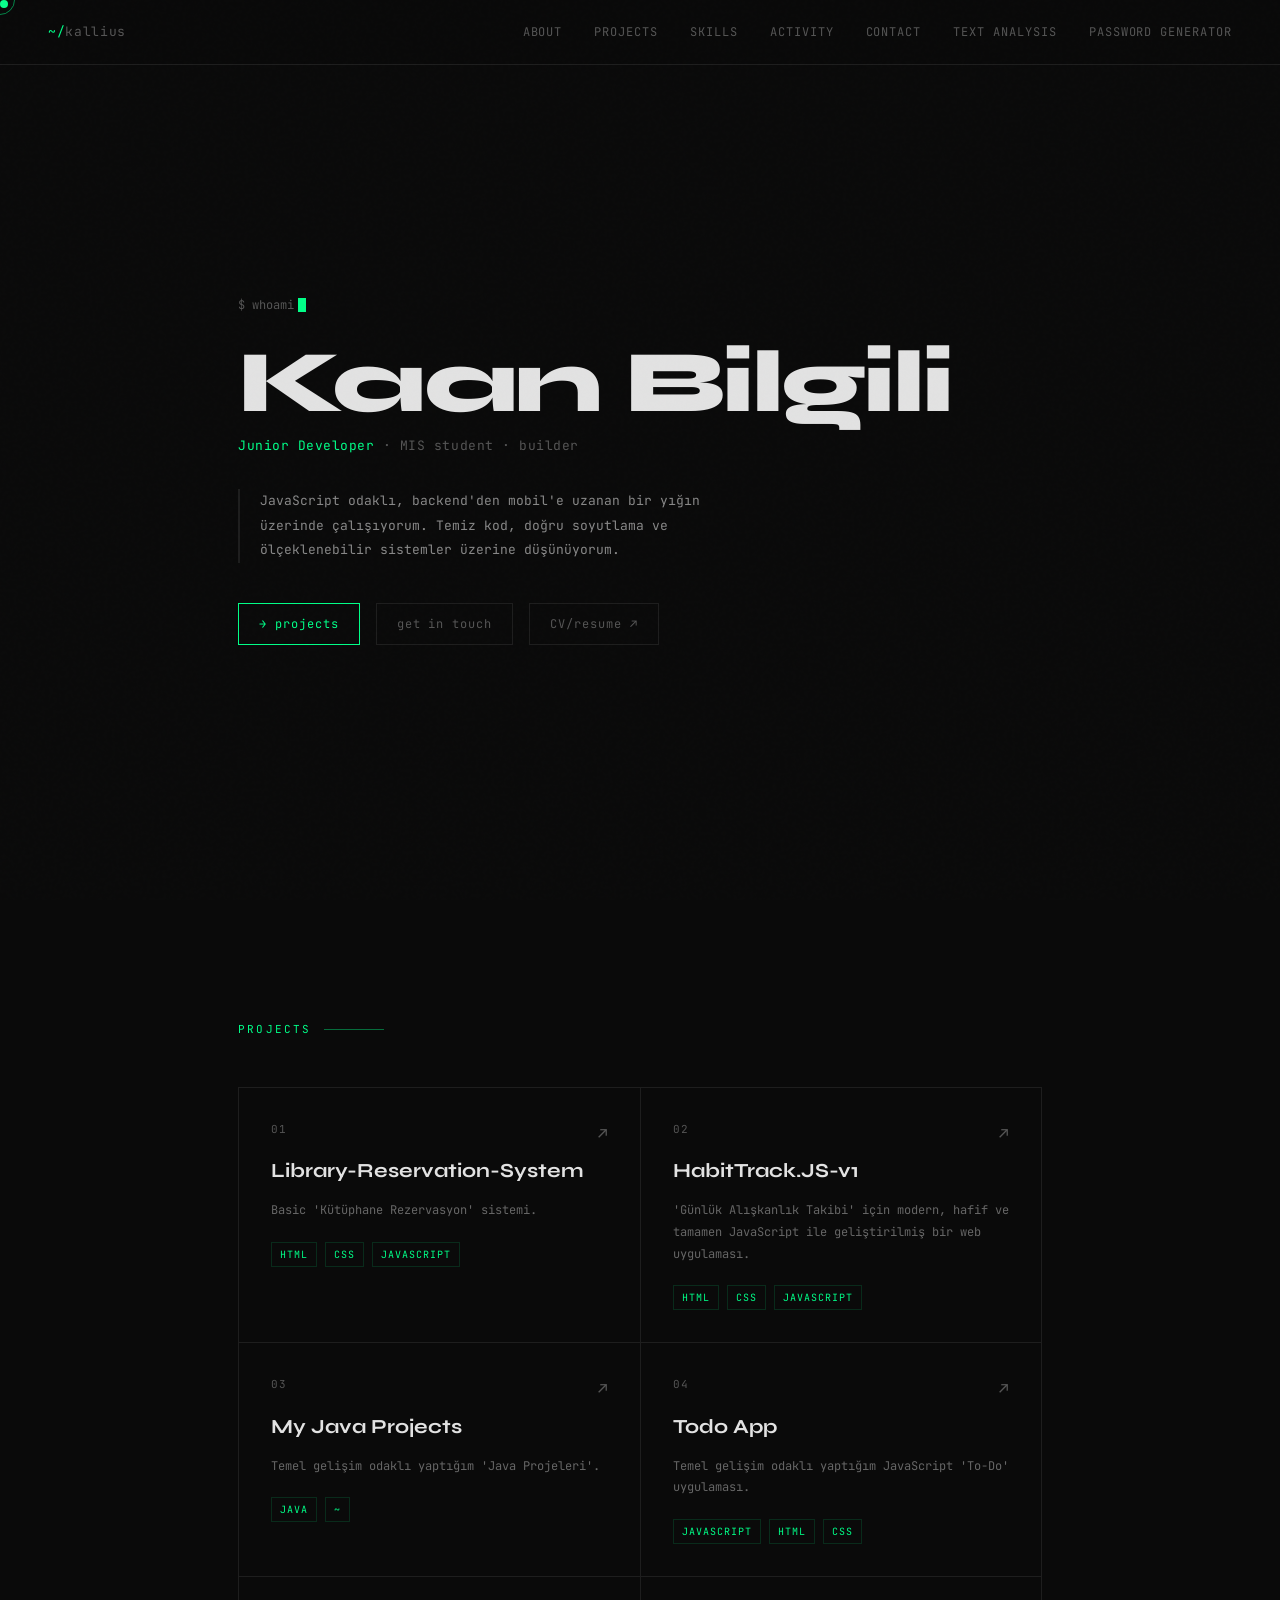
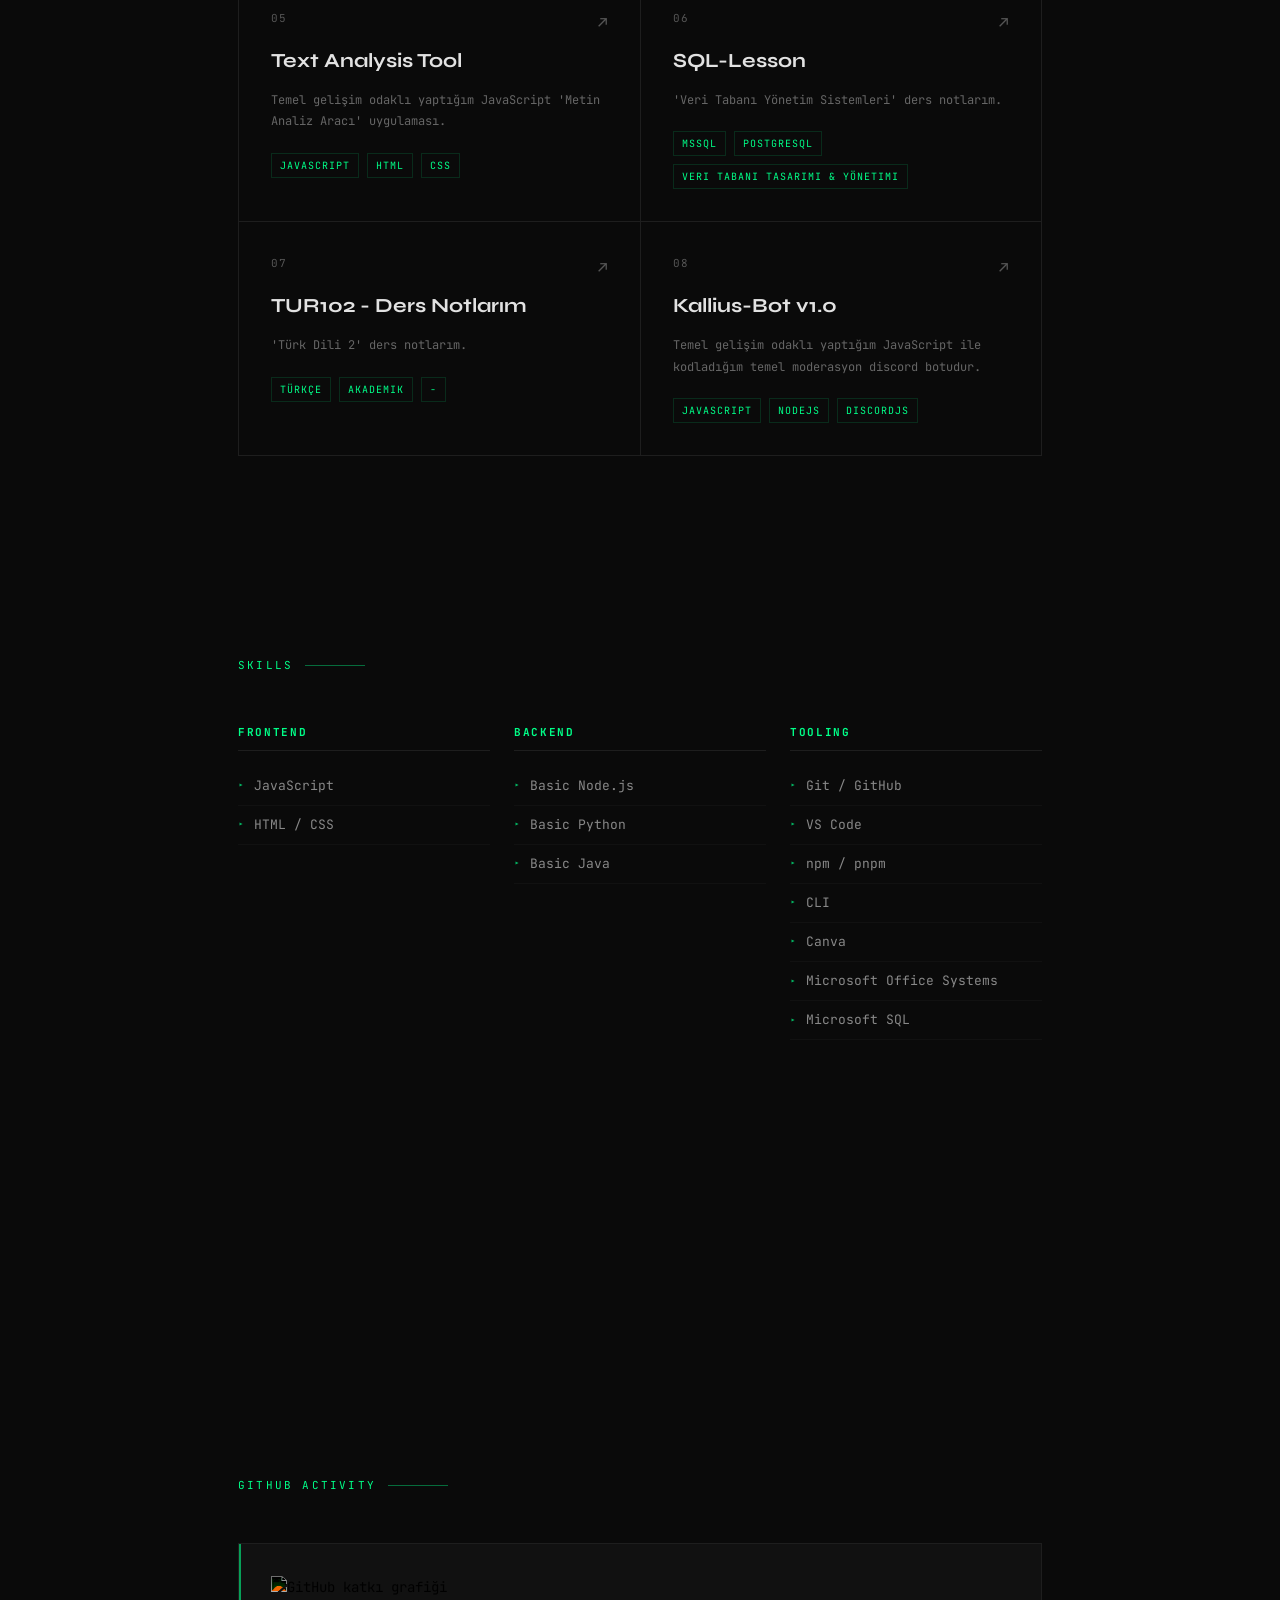
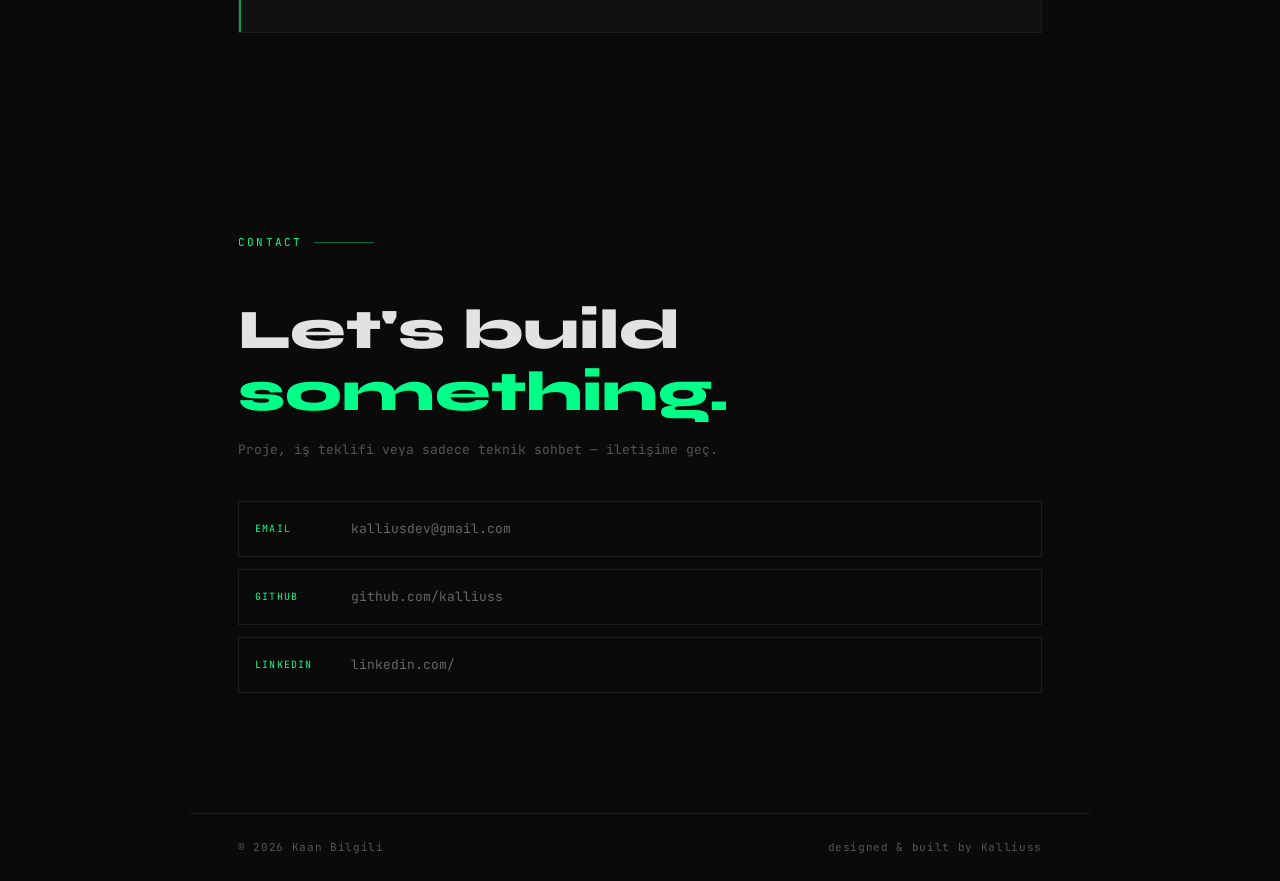
==== index.html @ 5b1610f3 "updated - password generate eklendi nav bar düzenlendi" ====
<!DOCTYPE html>
<html lang="en">
<head>
  <meta charset="UTF-8" />
  <meta name="viewport" content="width=device-width, initial-scale=1.0" />
  <title>Kaan Bilgili</title>
  <link rel="preconnect" href="https://fonts.googleapis.com" />
  <link href="https://fonts.googleapis.com/css2?family=JetBrains+Mono:wght@300;400;500;700&family=Syne:wght@400;700;800&display=swap" rel="stylesheet" />
  <link rel="icon" href="/favicon.ico" type="image/x-icon">
  <style>
    *, *::before, *::after { box-sizing: border-box; margin: 0; padding: 0; }

    :root {
      --bg: #0a0a0a;
      --surface: #111111;
      --border: #1e1e1e;
      --text: #e2e2e2;
      --muted: #555;
      --accent: #00ff88;
      --accent-dim: #00ff8822;
      --mono: 'JetBrains Mono', monospace;
      --sans: 'Syne', sans-serif;
    }

    html { scroll-behavior: smooth; }

    body {
      background: var(--bg);
      color: var(--text);
      font-family: var(--mono);
      font-size: 14px;
      line-height: 1.7;
      cursor: none;
    }

    /* Custom cursor */
    .cursor {
      width: 8px; height: 8px;
      background: var(--accent);
      border-radius: 50%;
      position: fixed;
      pointer-events: none;
      z-index: 9999;
      transition: transform 0.1s ease;
      mix-blend-mode: screen;
    }
    .cursor-ring {
      width: 30px; height: 30px;
      border: 1px solid var(--accent);
      border-radius: 50%;
      position: fixed;
      pointer-events: none;
      z-index: 9998;
      transition: all 0.15s ease;
      opacity: 0.5;
    }

    /* Noise overlay */
    body::before {
      content: '';
      position: fixed;
      inset: 0;
      background-image: url("data:image/svg+xml,%3Csvg viewBox='0 0 256 256' xmlns='http://www.w3.org/2000/svg'%3E%3Cfilter id='noise'%3E%3CfeTurbulence type='fractalNoise' baseFrequency='0.9' numOctaves='4' stitchTiles='stitch'/%3E%3C/filter%3E%3Crect width='100%25' height='100%25' filter='url(%23noise)' opacity='0.04'/%3E%3C/svg%3E");
      pointer-events: none;
      z-index: 100;
      opacity: 0.35;
    }

    /* NAV */
    nav {
      position: fixed;
      top: 0; left: 0; right: 0;
      z-index: 50;
      display: flex;
      justify-content: space-between;
      align-items: center;
      padding: 20px 48px;
      border-bottom: 1px solid var(--border);
      background: rgba(10,10,10,0.85);
      backdrop-filter: blur(12px);
    }

    .nav-logo {
      font-family: var(--mono);
      font-size: 13px;
      color: var(--muted);
      letter-spacing: 0.05em;
    }
    .nav-logo span { color: var(--accent); }

    .nav-links {
      display: flex;
      gap: 32px;
      list-style: none;
    }
    .nav-links a {
      color: var(--muted);
      text-decoration: none;
      font-size: 12px;
      letter-spacing: 0.08em;
      text-transform: uppercase;
      transition: color 0.2s;
    }
    .nav-links a:hover { color: var(--accent); }

    /* SECTIONS */
    section {
      min-height: 100vh;
      padding: 120px 48px 80px;
      max-width: 900px;
      margin: 0 auto;
    }

    .section-label {
      font-size: 11px;
      letter-spacing: 0.2em;
      text-transform: uppercase;
      color: var(--accent);
      margin-bottom: 48px;
      display: flex;
      align-items: center;
      gap: 12px;
    }
    .section-label::after {
      content: '';
      height: 1px;
      width: 60px;
      background: var(--accent);
      display: block;
      opacity: 0.4;
    }

    /* HERO */
    #hero {
      display: flex;
      flex-direction: column;
      justify-content: center;
    }

    .hero-prompt {
      font-size: 12px;
      color: var(--muted);
      margin-bottom: 24px;
    }
    .hero-prompt .blink {
      display: inline-block;
      width: 8px; height: 14px;
      background: var(--accent);
      vertical-align: middle;
      margin-left: 4px;
      animation: blink 1.1s step-end infinite;
    }
    @keyframes blink { 50% { opacity: 0; } }

    .hero-name {
      font-family: var(--sans);
      font-size: clamp(48px, 8vw, 88px);
      font-weight: 800;
      line-height: 1;
      letter-spacing: -0.03em;
      color: var(--text);
      margin-bottom: 8px;
    }

    .hero-title {
      font-size: 13px;
      color: var(--muted);
      margin-bottom: 32px;
      letter-spacing: 0.04em;
    }
    .hero-title .highlight { color: var(--accent); }

    .hero-bio {
      max-width: 520px;
      color: #888;
      font-size: 13px;
      line-height: 1.9;
      border-left: 2px solid var(--border);
      padding-left: 20px;
      margin-bottom: 40px;
    }

    .hero-links {
      display: flex;
      gap: 16px;
    }
    .btn {
      display: inline-flex;
      align-items: center;
      gap: 8px;
      padding: 10px 20px;
      font-family: var(--mono);
      font-size: 12px;
      letter-spacing: 0.08em;
      text-decoration: none;
      border: 1px solid var(--border);
      color: var(--muted);
      transition: all 0.2s;
      cursor: none;
    }
    .btn:hover {
      border-color: var(--accent);
      color: var(--accent);
      background: var(--accent-dim);
    }
    .btn-primary {
      border-color: var(--accent);
      color: var(--accent);
    }
    .btn-primary:hover { background: var(--accent); color: var(--bg); }

    /* PROJECTS */
    .project-grid {
      display: grid;
      grid-template-columns: 1fr 1fr;
      gap: 1px;
      background: var(--border);
      border: 1px solid var(--border);
    }

    .project-card {
      background: var(--bg);
      padding: 32px;
      transition: background 0.2s;
      position: relative;
      overflow: hidden;
    }
    .project-card::before {
      content: '';
      position: absolute;
      top: 0; left: 0;
      width: 2px;
      height: 0;
      background: var(--accent);
      transition: height 0.3s ease;
    }
    .project-card:hover { background: var(--surface); }
    .project-card:hover::before { height: 100%; }

    .project-num {
      font-size: 11px;
      color: var(--muted);
      margin-bottom: 16px;
      letter-spacing: 0.1em;
    }
    .project-name {
      font-family: var(--sans);
      font-size: 20px;
      font-weight: 700;
      color: var(--text);
      margin-bottom: 12px;
    }
    .project-desc {
      font-size: 12px;
      color: #666;
      line-height: 1.8;
      margin-bottom: 20px;
    }
    .project-tags {
      display: flex;
      flex-wrap: wrap;
      gap: 8px;
    }
    .tag {
      font-size: 10px;
      letter-spacing: 0.1em;
      text-transform: uppercase;
      color: var(--accent);
      border: 1px solid var(--accent-dim);
      padding: 3px 8px;
    }
    .project-link {
      position: absolute;
      top: 32px; right: 32px;
      color: var(--muted);
      text-decoration: none;
      font-size: 16px;
      transition: color 0.2s;
    }
    .project-link:hover { color: var(--accent); }

    /* SKILLS */
    .skills-grid {
      display: grid;
      grid-template-columns: repeat(3, 1fr);
      gap: 24px;
    }
    .skill-group h3 {
      font-size: 11px;
      letter-spacing: 0.15em;
      text-transform: uppercase;
      color: var(--accent);
      margin-bottom: 16px;
      padding-bottom: 8px;
      border-bottom: 1px solid var(--border);
    }
    .skill-item {
      display: flex;
      align-items: center;
      gap: 10px;
      padding: 8px 0;
      font-size: 13px;
      color: #888;
      border-bottom: 1px solid #111;
    }
    .skill-item::before {
      content: '▸';
      color: var(--accent);
      font-size: 10px;
      opacity: 0.7;
    }

    /* CONTACT */
    #contact {
      min-height: auto;
      padding-bottom: 120px;
    }
    .contact-heading {
      font-family: var(--sans);
      font-size: clamp(32px, 5vw, 56px);
      font-weight: 800;
      color: var(--text);
      margin-bottom: 16px;
      line-height: 1.1;
    }
    .contact-heading span { color: var(--accent); }
    .contact-sub {
      color: var(--muted);
      font-size: 13px;
      margin-bottom: 40px;
    }
    .contact-links {
      display: flex;
      flex-direction: column;
      gap: 12px;
    }
    .contact-item {
      display: flex;
      align-items: center;
      gap: 16px;
      color: #666;
      text-decoration: none;
      font-size: 13px;
      padding: 16px;
      border: 1px solid var(--border);
      transition: all 0.2s;
    }
    .contact-item:hover {
      border-color: var(--accent);
      color: var(--text);
      background: var(--accent-dim);
    }
    .contact-item .label {
      font-size: 10px;
      letter-spacing: 0.12em;
      text-transform: uppercase;
      color: var(--accent);
      width: 80px;
      flex-shrink: 0;
    }

    /* FOOTER */
    footer {
      border-top: 1px solid var(--border);
      padding: 24px 48px;
      max-width: 900px;
      margin: 0 auto;
      display: flex;
      justify-content: space-between;
      align-items: center;
      color: var(--muted);
      font-size: 11px;
      letter-spacing: 0.06em;
    }

    /* FADE IN */
    .fade-in {
      opacity: 0;
      transform: translateY(20px);
      transition: opacity 0.6s ease, transform 0.6s ease;
    }
    .fade-in.visible {
      opacity: 1;
      transform: translateY(0);
    }

    @media (max-width: 640px) {
      nav { padding: 16px 24px; }
      section { padding: 100px 24px 60px; }
      .project-grid { grid-template-columns: 1fr; }
      .skills-grid { grid-template-columns: 1fr 1fr; }
      footer { flex-direction: column; gap: 8px; text-align: center; }
    }
  </style>
</head>
<body>

  <div class="cursor" id="cursor"></div>
  <div class="cursor-ring" id="cursorRing"></div>

  <nav>
    <div class="nav-logo"><span>~/</span>kallius</div>
    <ul class="nav-links">
      <li><a href="#hero">about</a></li>
      <li><a href="#projects">projects</a></li>
      <li><a href="#skills">skills</a></li>
      <li><a href="#activity">activity</a></li>
      <li><a href="#contact">contact</a></li>
      <li><a href="text-analysis-tool/index.html">Text Analysis</a></li>
      <li><a href="password-generate/password-generator.html">Password Generator</a></li>
    </ul>
  </nav>

  <!-- HERO -->
  <section id="hero">
    <p class="hero-prompt">$ whoami<span class="blink"></span></p>
    <h1 class="hero-name">Kaan Bilgili</h1>
    <p class="hero-title"><span class="highlight">Junior Developer</span> · MIS student · builder</p>
    <p class="hero-bio">
      JavaScript odaklı, backend'den mobil'e uzanan bir yığın üzerinde çalışıyorum.
      Temiz kod, doğru soyutlama ve ölçeklenebilir sistemler üzerine düşünüyorum.
    </p>
    <div class="hero-links">
      <a href="#projects" class="btn btn-primary">→ projects</a>
      <a href="#contact" class="btn">get in touch</a>
      <a href="https://drive.google.com/file/d/1cixRH878W4uLaHKv94jQdtf7BYLLcbpU/view?usp=drive_link" class="btn">CV/resume ↗</a>
    </div>
  </section>

  <!-- PROJECTS -->
  <section id="projects">
    <div class="section-label">projects</div>
    <div class="project-grid fade-in">

      <div class="project-card">
        <a href="https://github.com/kalliuss/library-reservation-system" class="project-link">↗</a>
        <div class="project-num">01</div>
        <div class="project-name">Library-Reservation-System</div>
        <p class="project-desc">Basic 'Kütüphane Rezervasyon' sistemi.</p>
        <div class="project-tags">
          <span class="tag">HTML</span>
          <span class="tag">CSS</span>
          <span class="tag">JavaScript</span>
        </div>
      </div>

      <div class="project-card">
        <a href="https://github.com/kalliuss/HabitTrack.JS-v1" class="project-link">↗</a>
        <div class="project-num">02</div>
        <div class="project-name">HabitTrack.JS-v1</div>
        <p class="project-desc">'Günlük Alışkanlık Takibi' için modern, hafif ve tamamen JavaScript ile geliştirilmiş bir web uygulaması.</p>
        <div class="project-tags">
          <span class="tag">HTML</span>
          <span class="tag">CSS</span>
          <span class="tag">JavaScript</span>
        </div>
      </div>

      <div class="project-card">
        <a href="https://github.com/kalliuss/myJavaProjects" class="project-link">↗</a>
        <div class="project-num">03</div>
        <div class="project-name">My Java Projects</div>
        <p class="project-desc">Temel gelişim odaklı yaptığım 'Java Projeleri'.</p>
        <div class="project-tags">
          <span class="tag">Java</span>
          <span class="tag">~</span>
        </div>
      </div>

      <div class="project-card">
        <a href="https://github.com/kalliuss/todo-app" class="project-link">↗</a>
        <div class="project-num">04</div>
        <div class="project-name">Todo App</div>
        <p class="project-desc">Temel gelişim odaklı yaptığım JavaScript 'To-Do' uygulaması.</p>
        <div class="project-tags">
          <span class="tag">JavaScript</span>
          <span class="tag">HTML</span>
          <span class="tag">CSS</span>

        </div>
      </div>

      <div class="project-card">
        <a href="text-analysis-tool/index.html" class="project-link">↗</a>
        <div class="project-num">05</div>
        <div class="project-name">Text Analysis Tool</div>
        <p class="project-desc">Temel gelişim odaklı yaptığım JavaScript 'Metin Analiz Aracı' uygulaması.</p>
        <div class="project-tags">
          <span class="tag">JavaScript</span>
          <span class="tag">HTML</span>
          <span class="tag">CSS</span>

        </div>
      </div>

      <div class="project-card">
        <a href="https://github.com/kalliuss/SQL-Lesson" class="project-link">↗</a>
        <div class="project-num">06</div>
        <div class="project-name">SQL-Lesson</div>
        <p class="project-desc">'Veri Tabanı Yönetim Sistemleri' ders notlarım.</p>
        <div class="project-tags">
          <span class="tag">MSSQL</span>
          <span class="tag">PostgreSQL</span>
          <span class="tag">Veri Tabanı Tasarımı & Yönetimi</span>

        </div>
      </div>

      <div class="project-card">
        <a href="dersler/turk_dili_cheatsheet.html" class="project-link">↗</a>
        <div class="project-num">07</div>
        <div class="project-name">TUR102 - Ders Notlarım</div>
        <p class="project-desc">'Türk Dili 2' ders notlarım.</p>
        <div class="project-tags">
          <span class="tag">Türkçe</span>
          <span class="tag">Akademik</span>
          <span class="tag">-</span>

        </div>
      </div>

      <div class="project-card">
        <a href="https://github.com/kalliuss/kallius-bot" class="project-link">↗</a>
        <div class="project-num">08</div>
        <div class="project-name">Kallius-Bot v1.0</div>
        <p class="project-desc">Temel gelişim odaklı yaptığım JavaScript ile kodladığım temel moderasyon discord botudur.</p>
        <div class="project-tags">
          <span class="tag">JavaScript</span>
          <span class="tag">NodeJS</span>
          <span class="tag">discordjs</span>

        </div>
      </div>

    </div>
  </section>

  <!-- SKILLS -->
  <section id="skills">
    <div class="section-label">skills</div>
    <div class="skills-grid fade-in">

      <div class="skill-group">
        <h3>Frontend</h3>
        <div class="skill-item">JavaScript</div>
        <!-- <div class="skill-item">TypeScript</div> -->
        <!-- <div class="skill-item">React</div> -->
        <div class="skill-item">HTML / CSS</div>
        <!-- <div class="skill-item">React Native</div> -->
      </div>

      <div class="skill-group">
        <h3>Backend</h3>
        <div class="skill-item">Basic Node.js</div>
        <div class="skill-item">Basic Python</div>
        <div class="skill-item">Basic Java</div>
        <!-- <div class="skill-item">SQL / PostgreSQL</div> -->
        <!-- <div class="skill-item">Auth & Sessions</div> -->
      </div>

      <div class="skill-group">
        <h3>Tooling</h3>
        <div class="skill-item">Git / GitHub</div>
        <div class="skill-item">VS Code</div>
        <div class="skill-item">npm / pnpm</div>
        <div class="skill-item">CLI</div>
        <div class="skill-item">Canva</div>
        <div class="skill-item">Microsoft Office Systems</div>
        <div class="skill-item">Microsoft SQL</div>

      </div>

    </div>
  </section>

  <!-- GITHUB ACTIVITY -->
  <section id="activity" style="min-height:auto;padding-top:40px;">
    <div class="section-label">github activity</div>
    <div style="border:1px solid var(--border);background:var(--surface);padding:32px;position:relative;overflow:hidden;">
      <div style="position:absolute;top:0;left:0;width:2px;height:100%;background:var(--accent);opacity:0.6;"></div>
      <img
        src="https://ghchart.rshah.org/00ff88/kalliuss"
        alt="GitHub katkı grafiği"
        style="width:100%;display:block;filter:invert(1) hue-rotate(100deg) brightness(1.3) contrast(1.6) saturate(1.4);opacity:0.95;"
      />
    </div>
  </section>


  <!-- CONTACT -->
  <section id="contact">
    <div class="section-label">contact</div>
    <h2 class="contact-heading fade-in">Let's build<br/><span>something.</span></h2>
    <p class="contact-sub fade-in">Proje, iş teklifi veya sadece teknik sohbet — iletişime geç.</p>
    <div class="contact-links fade-in">
      <a href="mailto:kalliusdev@gmail.com" class="contact-item">
        <span class="label">email</span>
        kalliusdev@gmail.com
      </a>
      <a href="https://github.com/kalliuss" target="_blank" class="contact-item">
        <span class="label">github</span>
        github.com/kalliuss
      </a>
      <a href="https://www.linkedin.com/in/hüseyin-kaan-bilgili-34b9592a4" target="_blank" class="contact-item">
        <span class="label">linkedin</span>
        linkedin.com/
      </a>
    </div>
  </section>

  <footer>
    <span>© 2026 Kaan Bilgili</span>
    <span>designed & built by Kalliuss</span>
  </footer>

  <script>
    // Cursor
    const cursor = document.getElementById('cursor');
    const ring = document.getElementById('cursorRing');
    let mx = 0, my = 0, rx = 0, ry = 0;

    document.addEventListener('mousemove', e => {
      mx = e.clientX; my = e.clientY;
      cursor.style.left = mx - 4 + 'px';
      cursor.style.top = my - 4 + 'px';
    });

    (function animateRing() {
      rx += (mx - rx) * 0.12;
      ry += (my - ry) * 0.12;
      ring.style.left = rx - 15 + 'px';
      ring.style.top = ry - 15 + 'px';
      requestAnimationFrame(animateRing);
    })();

    document.querySelectorAll('a, button').forEach(el => {
      el.addEventListener('mouseenter', () => {
        cursor.style.transform = 'scale(2.5)';
        ring.style.transform = 'scale(0.6)';
        ring.style.opacity = '1';
      });
      el.addEventListener('mouseleave', () => {
        cursor.style.transform = 'scale(1)';
        ring.style.transform = 'scale(1)';
        ring.style.opacity = '0.5';
      });
    });

    // Fade in on scroll
    const observer = new IntersectionObserver(entries => {
      entries.forEach(e => {
        if (e.isIntersecting) e.target.classList.add('visible');
      });
    }, { threshold: 0.15 });

    document.querySelectorAll('.fade-in').forEach(el => observer.observe(el));

    // Hero fade in immediately
    document.querySelector('#hero').querySelectorAll('.hero-prompt, .hero-name, .hero-title, .hero-bio, .hero-links').forEach((el, i) => {
      el.style.opacity = '0';
      el.style.transform = 'translateY(16px)';
      el.style.transition = `opacity 0.6s ease ${i * 0.1}s, transform 0.6s ease ${i * 0.1}s`;
      setTimeout(() => {
        el.style.opacity = '1';
        el.style.transform = 'translateY(0)';
      }, 100);
    });
  </script>

</body>
</html>
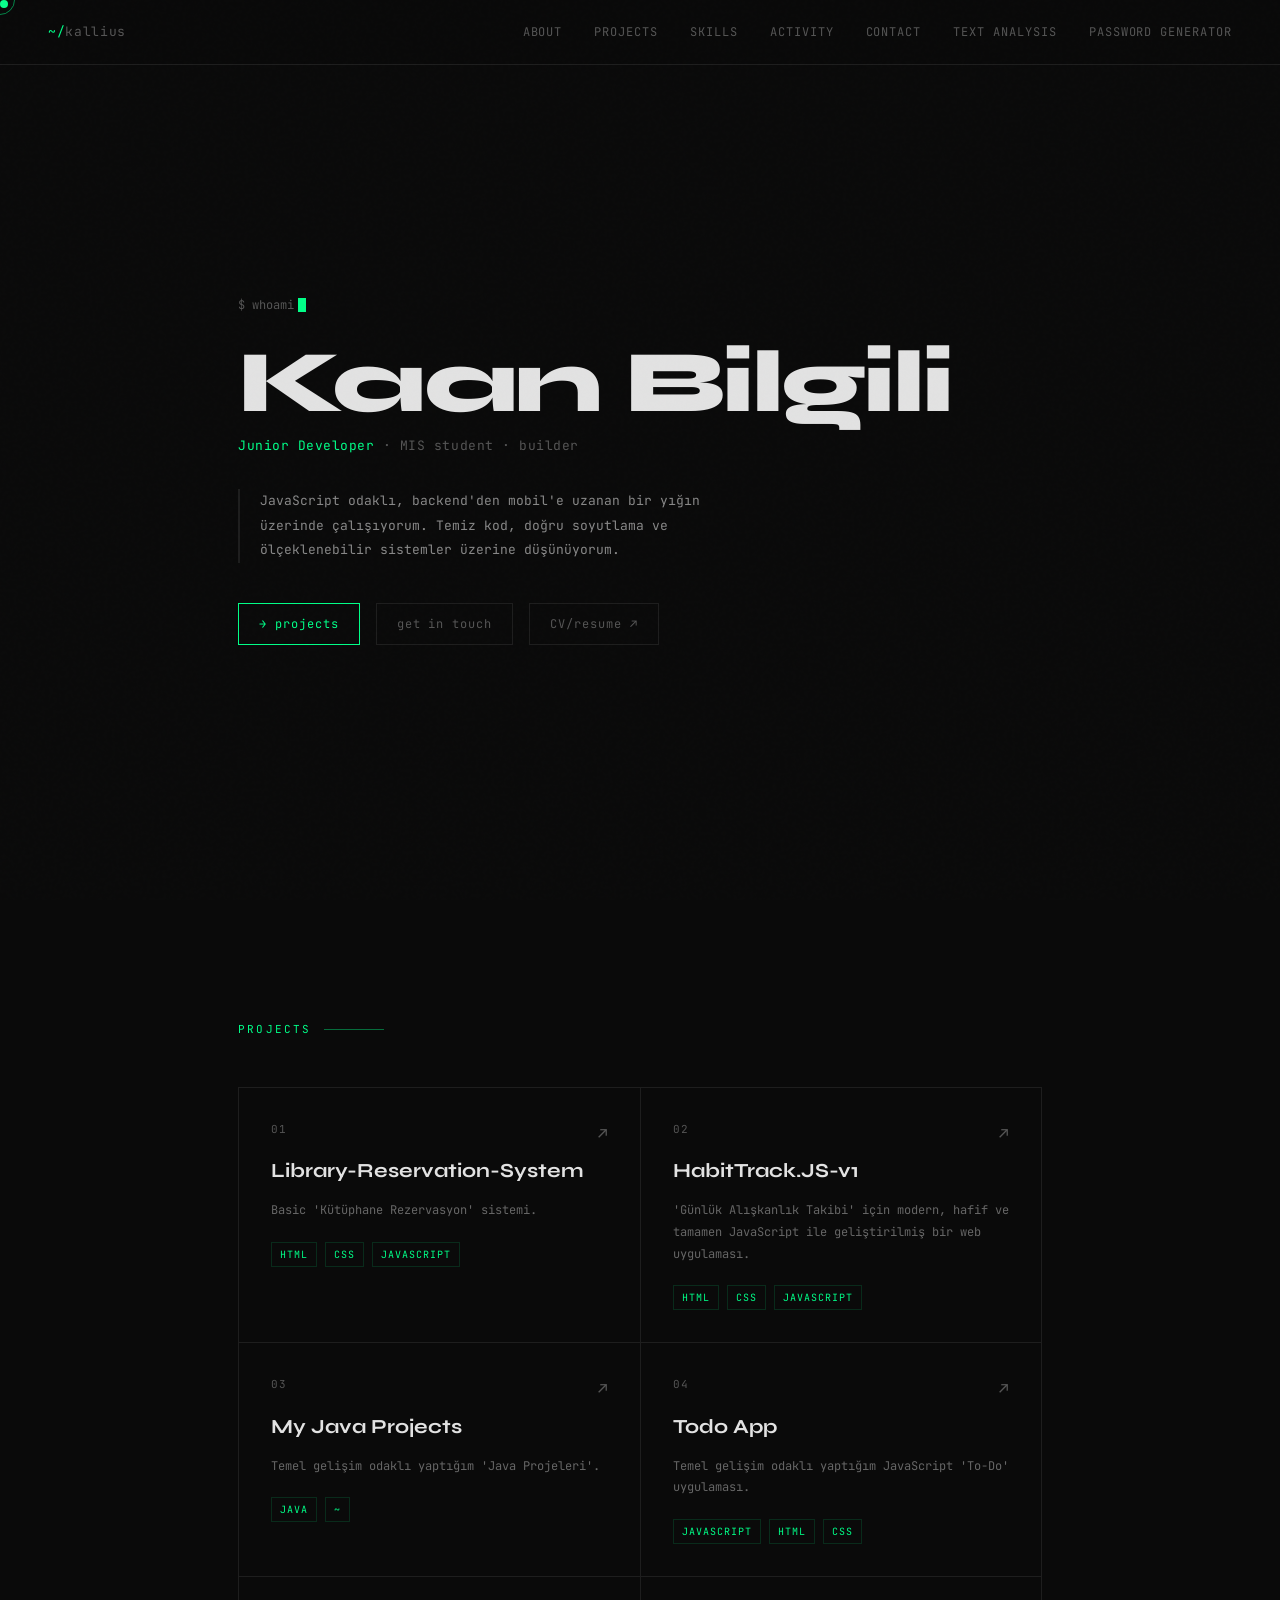
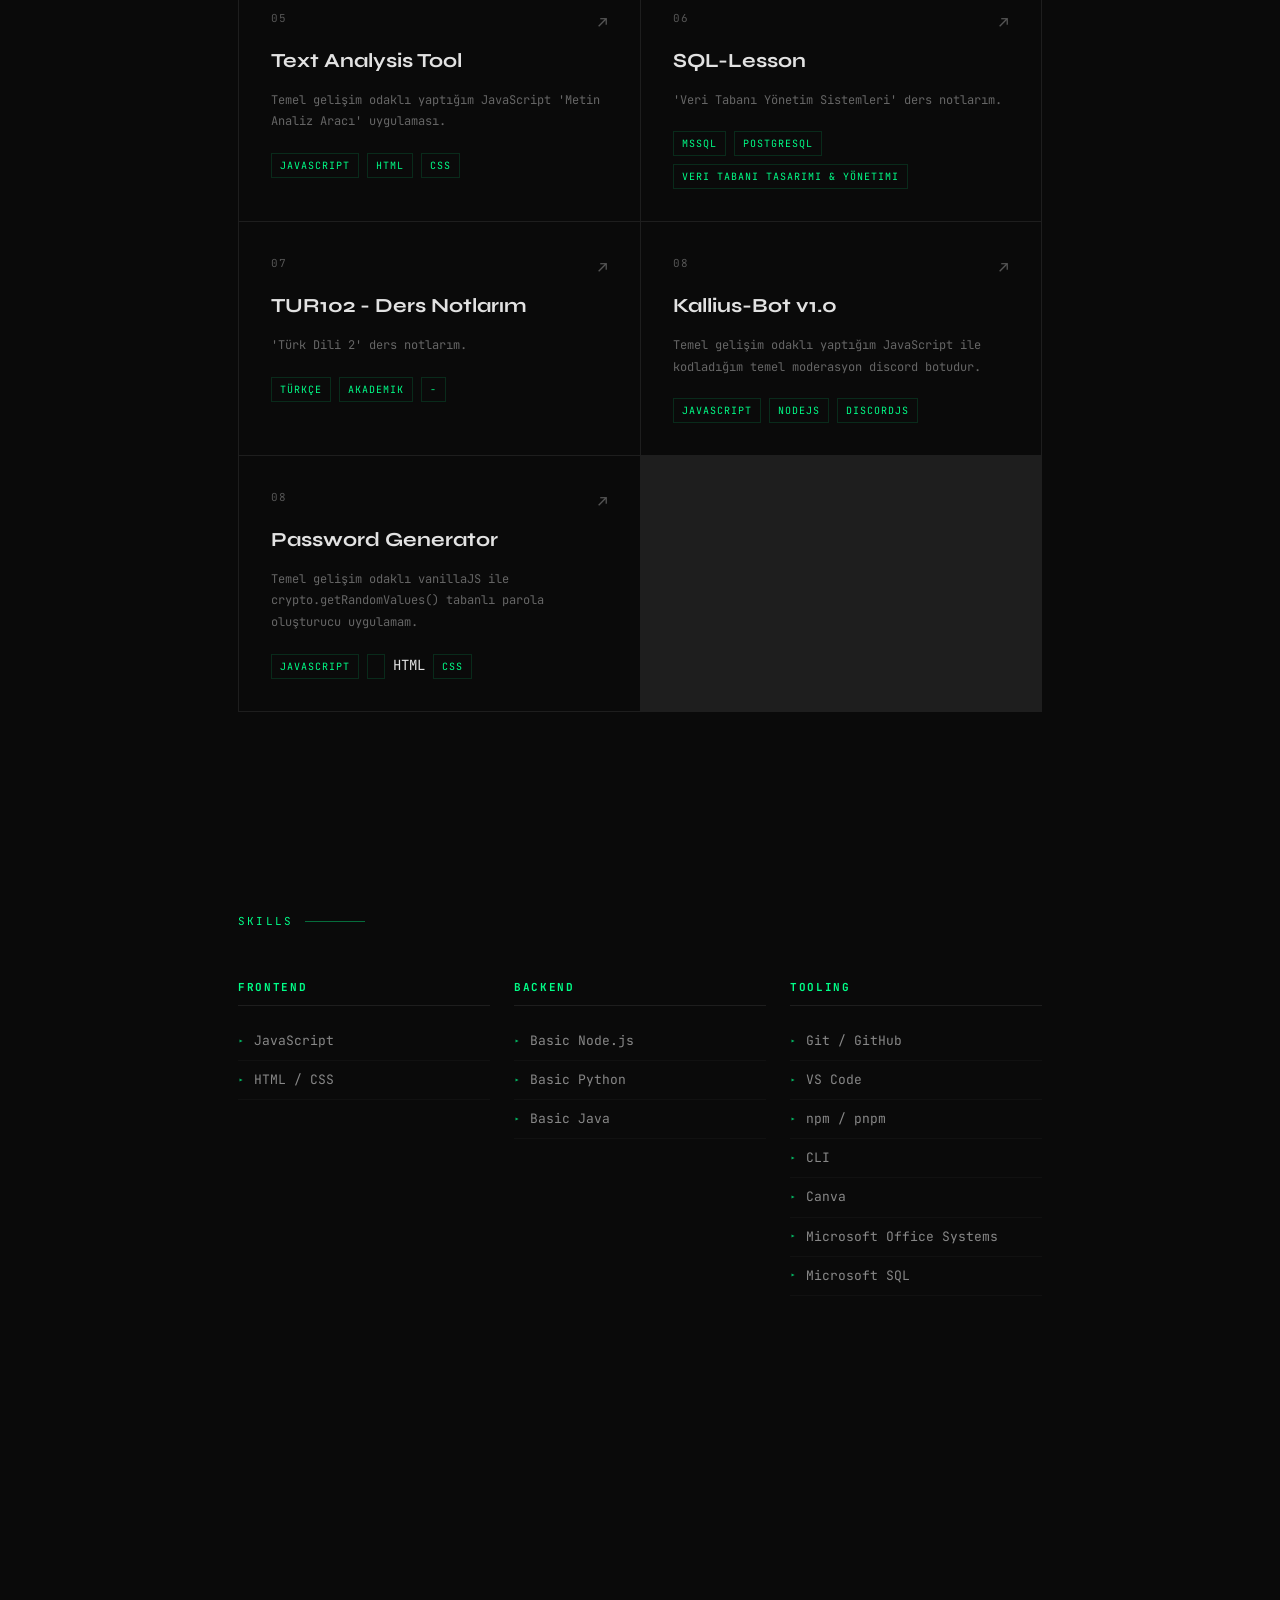
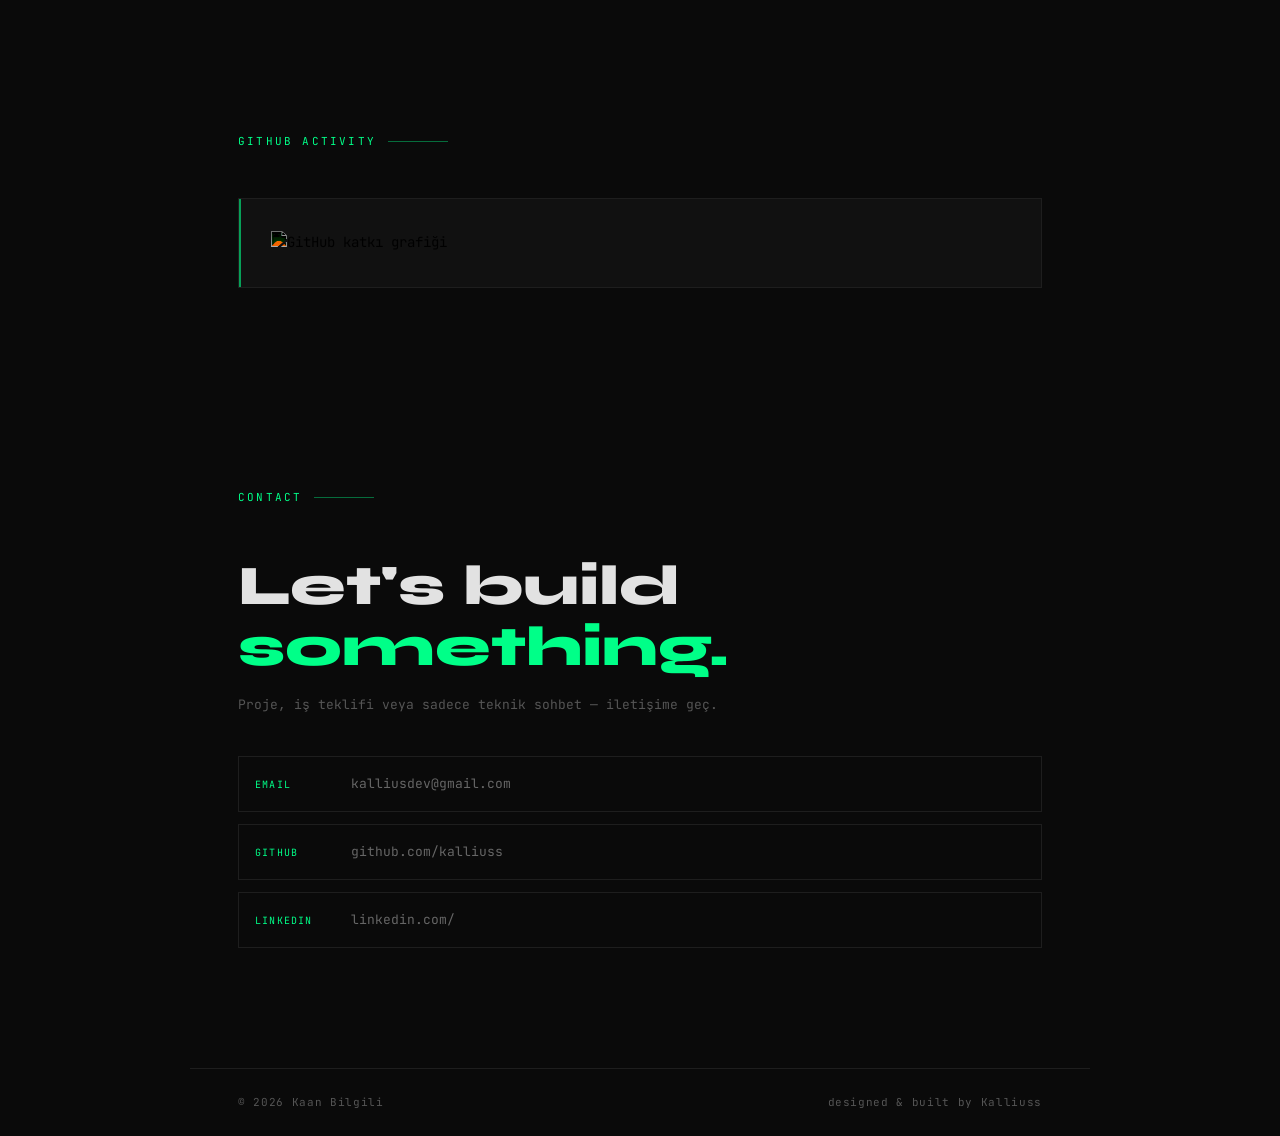
==== commit a4e7cf1c: "UPDATED PROJECTS" ====
--- a/index.html
+++ b/index.html
@@ -528,6 +528,19 @@
           <span class="tag">JavaScript</span>
           <span class="tag">NodeJS</span>
           <span class="tag">discordjs</span>
+
+        </div>
+      </div>
+
+      <div class="project-card">
+        <a href="https://github.com/kalliuss/portfolio/password-generate" class="project-link">↗</a>
+        <div class="project-num">08</div>
+        <div class="project-name">Password Generator</div>
+        <p class="project-desc">Temel gelişim odaklı vanillaJS ile crypto.getRandomValues() tabanlı parola oluşturucu uygulamam.</p>
+        <div class="project-tags">
+          <span class="tag">JavaScript</span>
+          <span class="tag"></span>HTML</span>
+          <span class="tag">CSS</span>
 
         </div>
       </div>
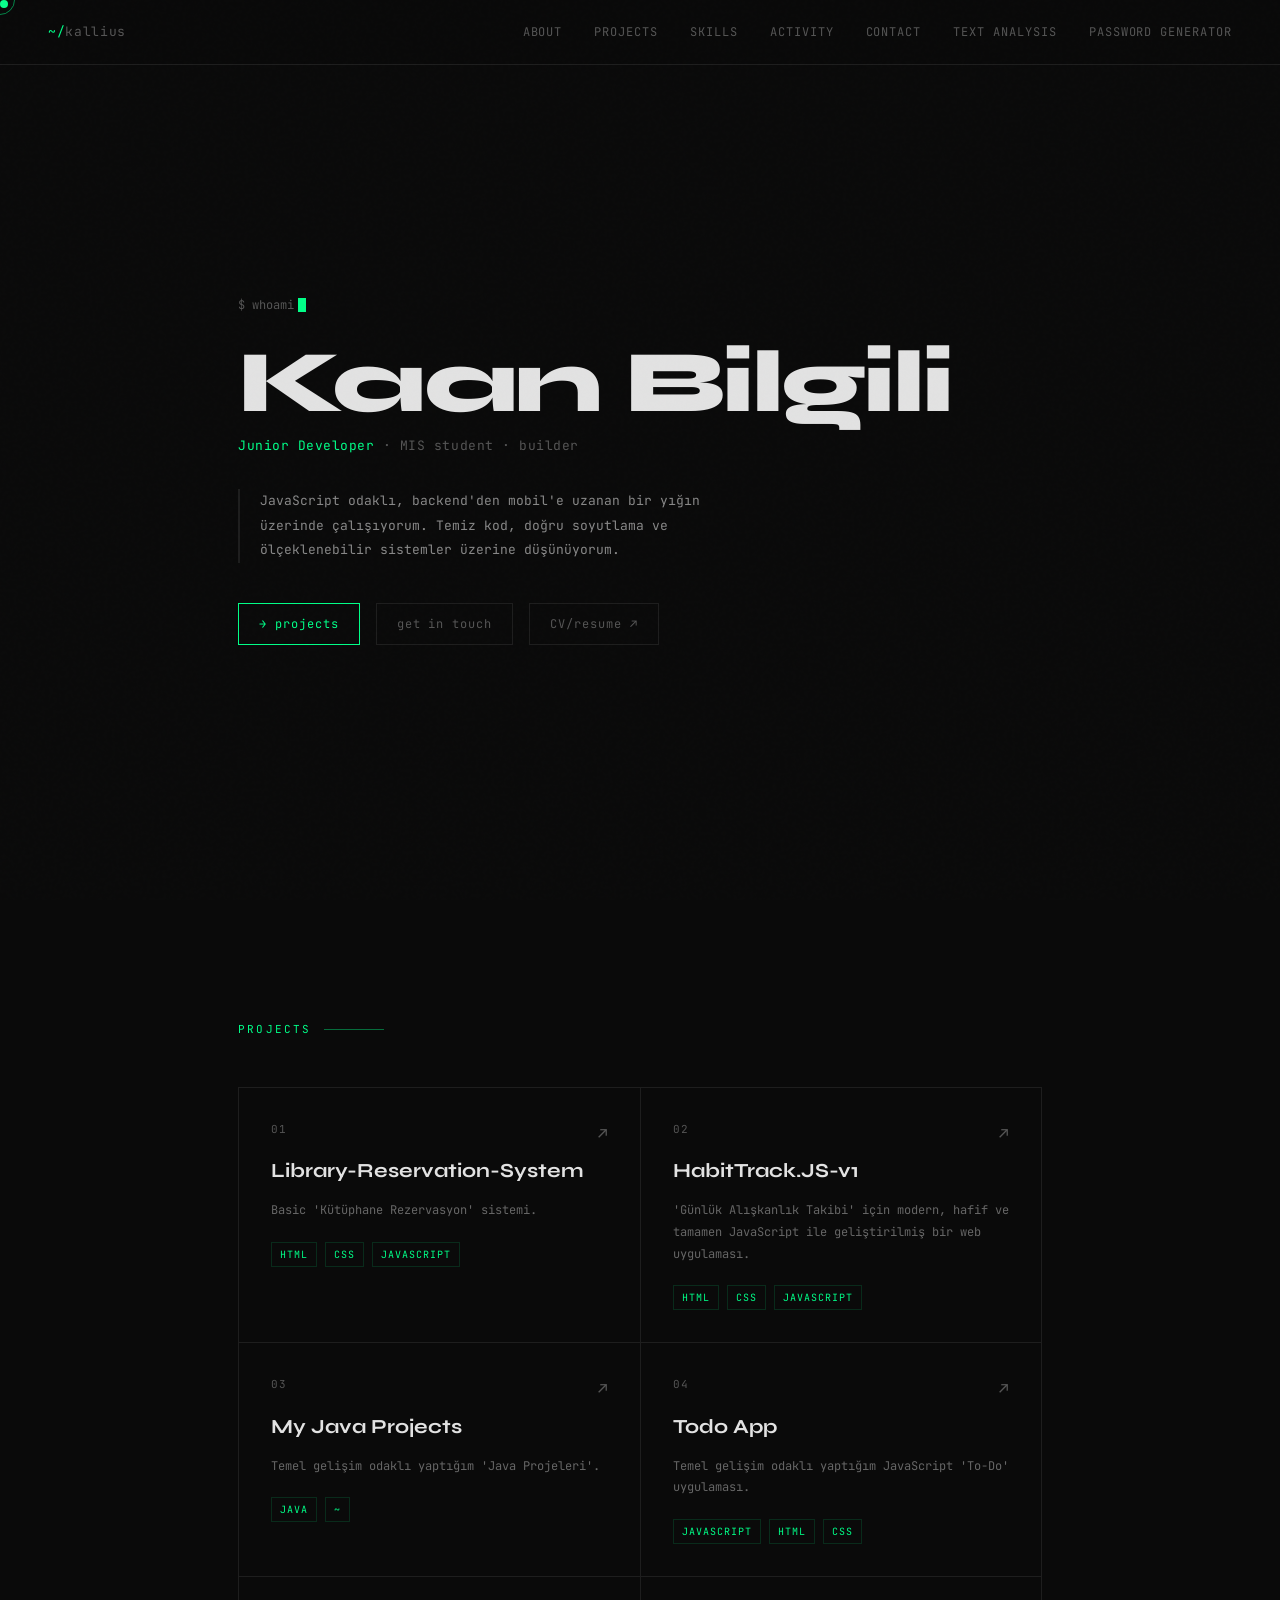
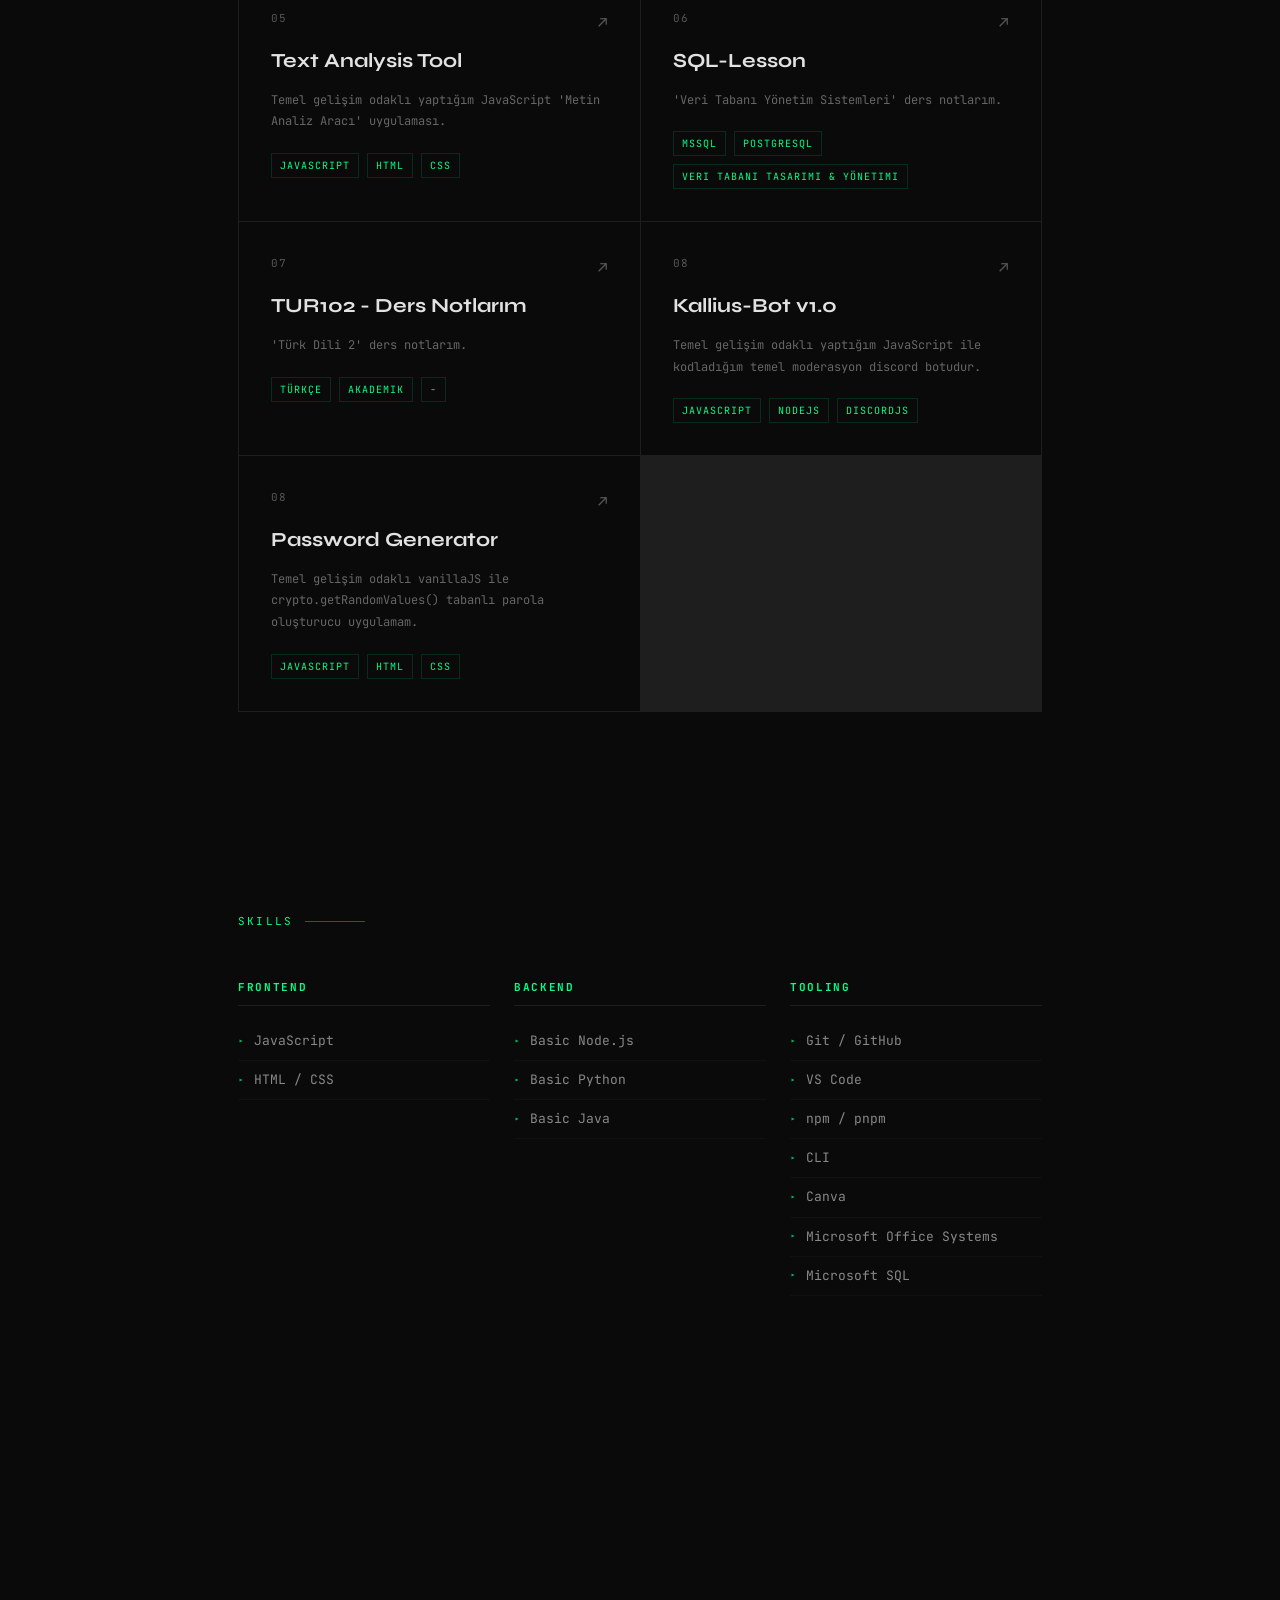
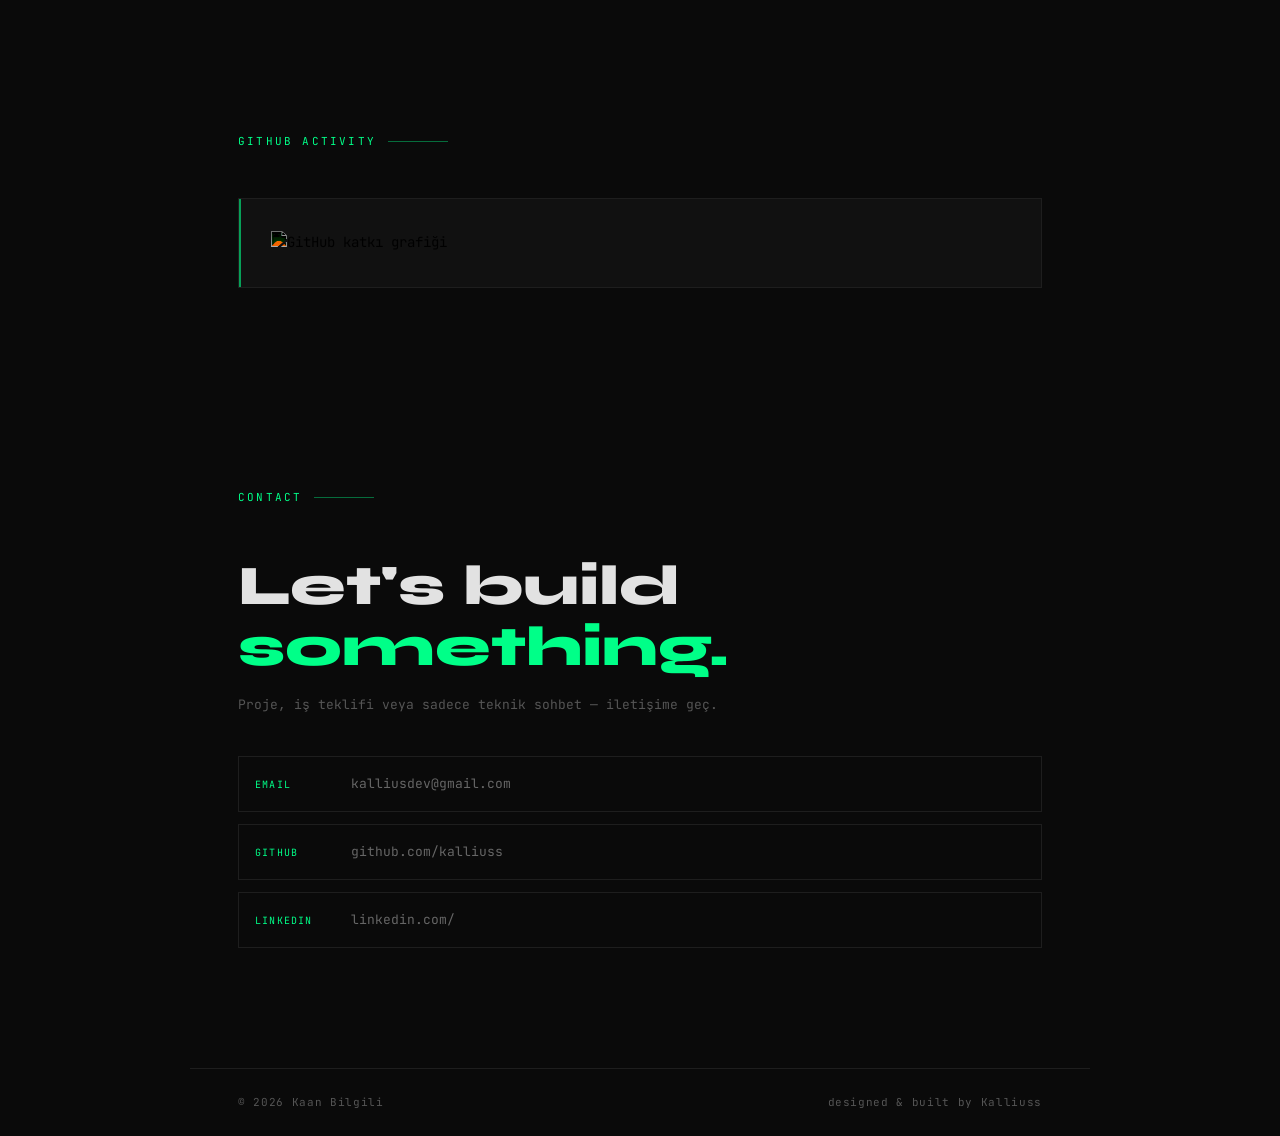
==== commit 30773230: "fixed html tag" ====
--- a/index.html
+++ b/index.html
@@ -539,7 +539,7 @@
         <p class="project-desc">Temel gelişim odaklı vanillaJS ile crypto.getRandomValues() tabanlı parola oluşturucu uygulamam.</p>
         <div class="project-tags">
           <span class="tag">JavaScript</span>
-          <span class="tag"></span>HTML</span>
+          <span class="tag">HTML</span>
           <span class="tag">CSS</span>
 
         </div>
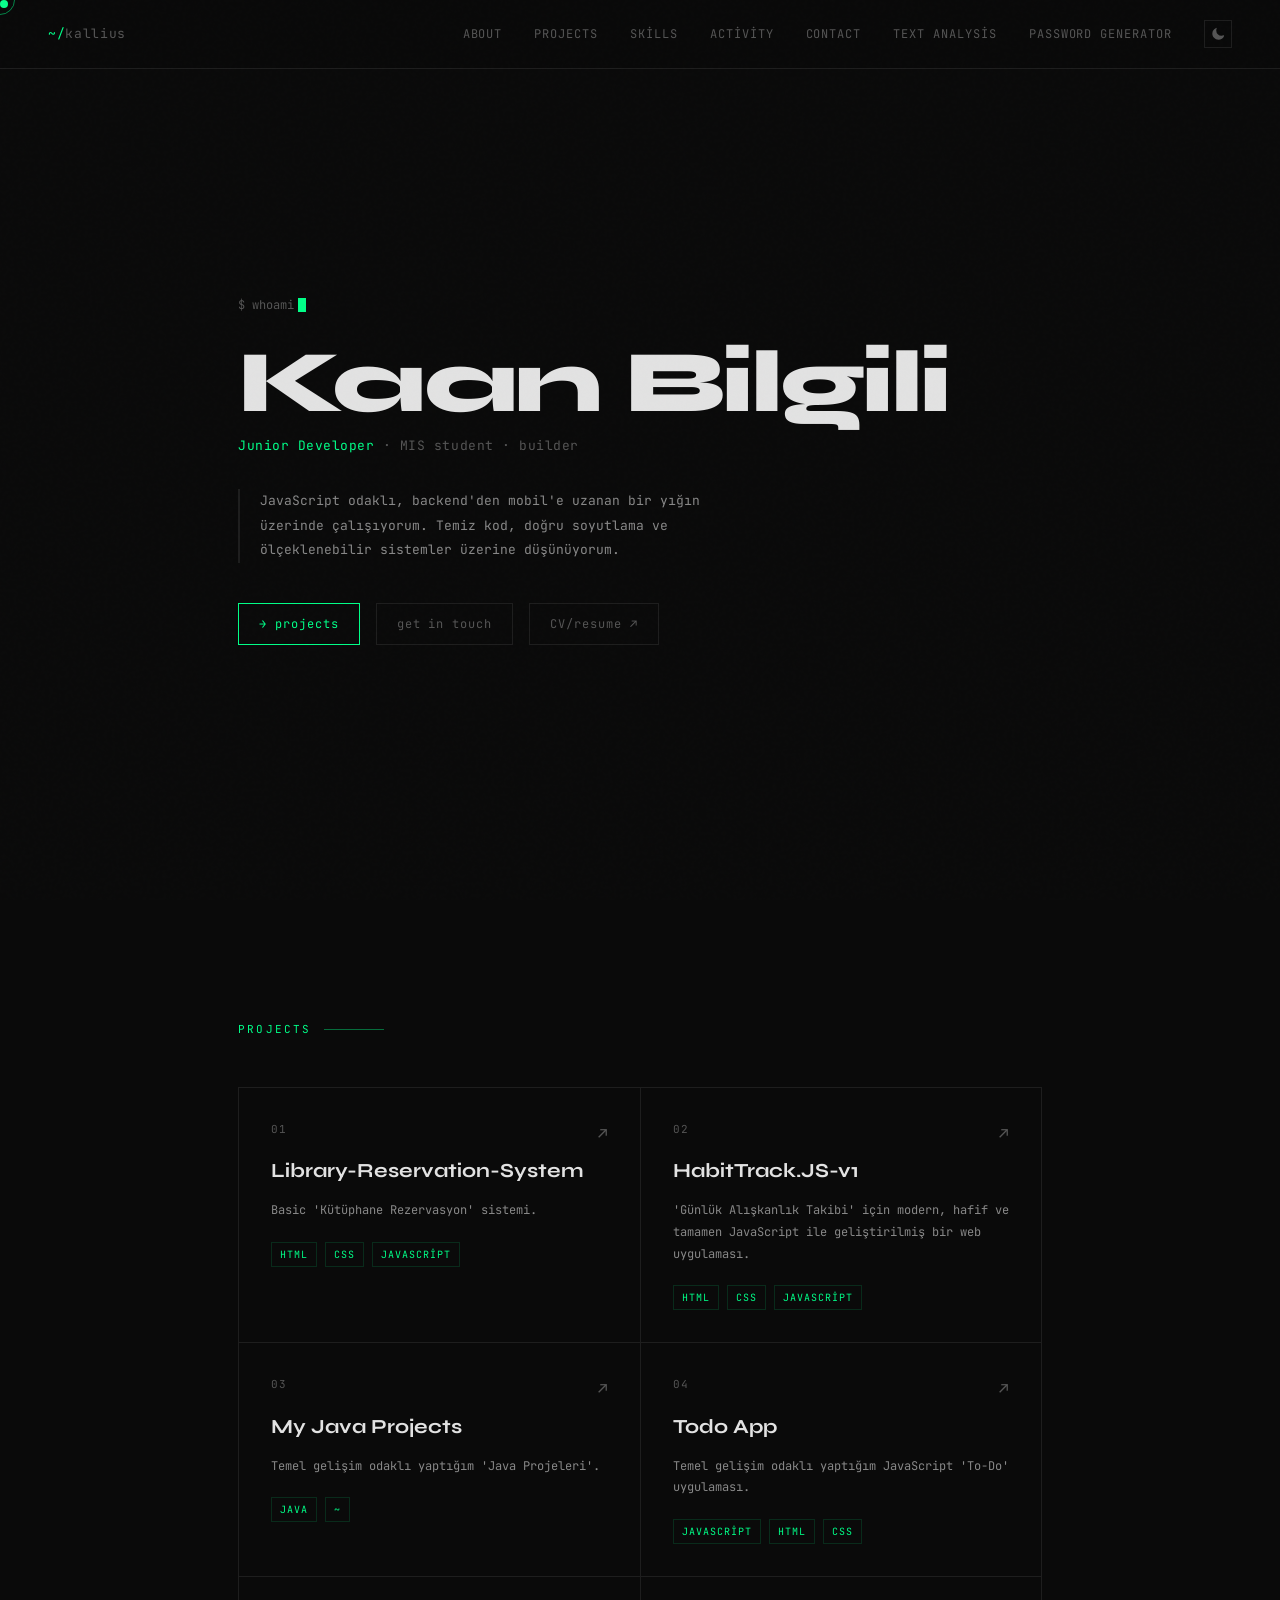
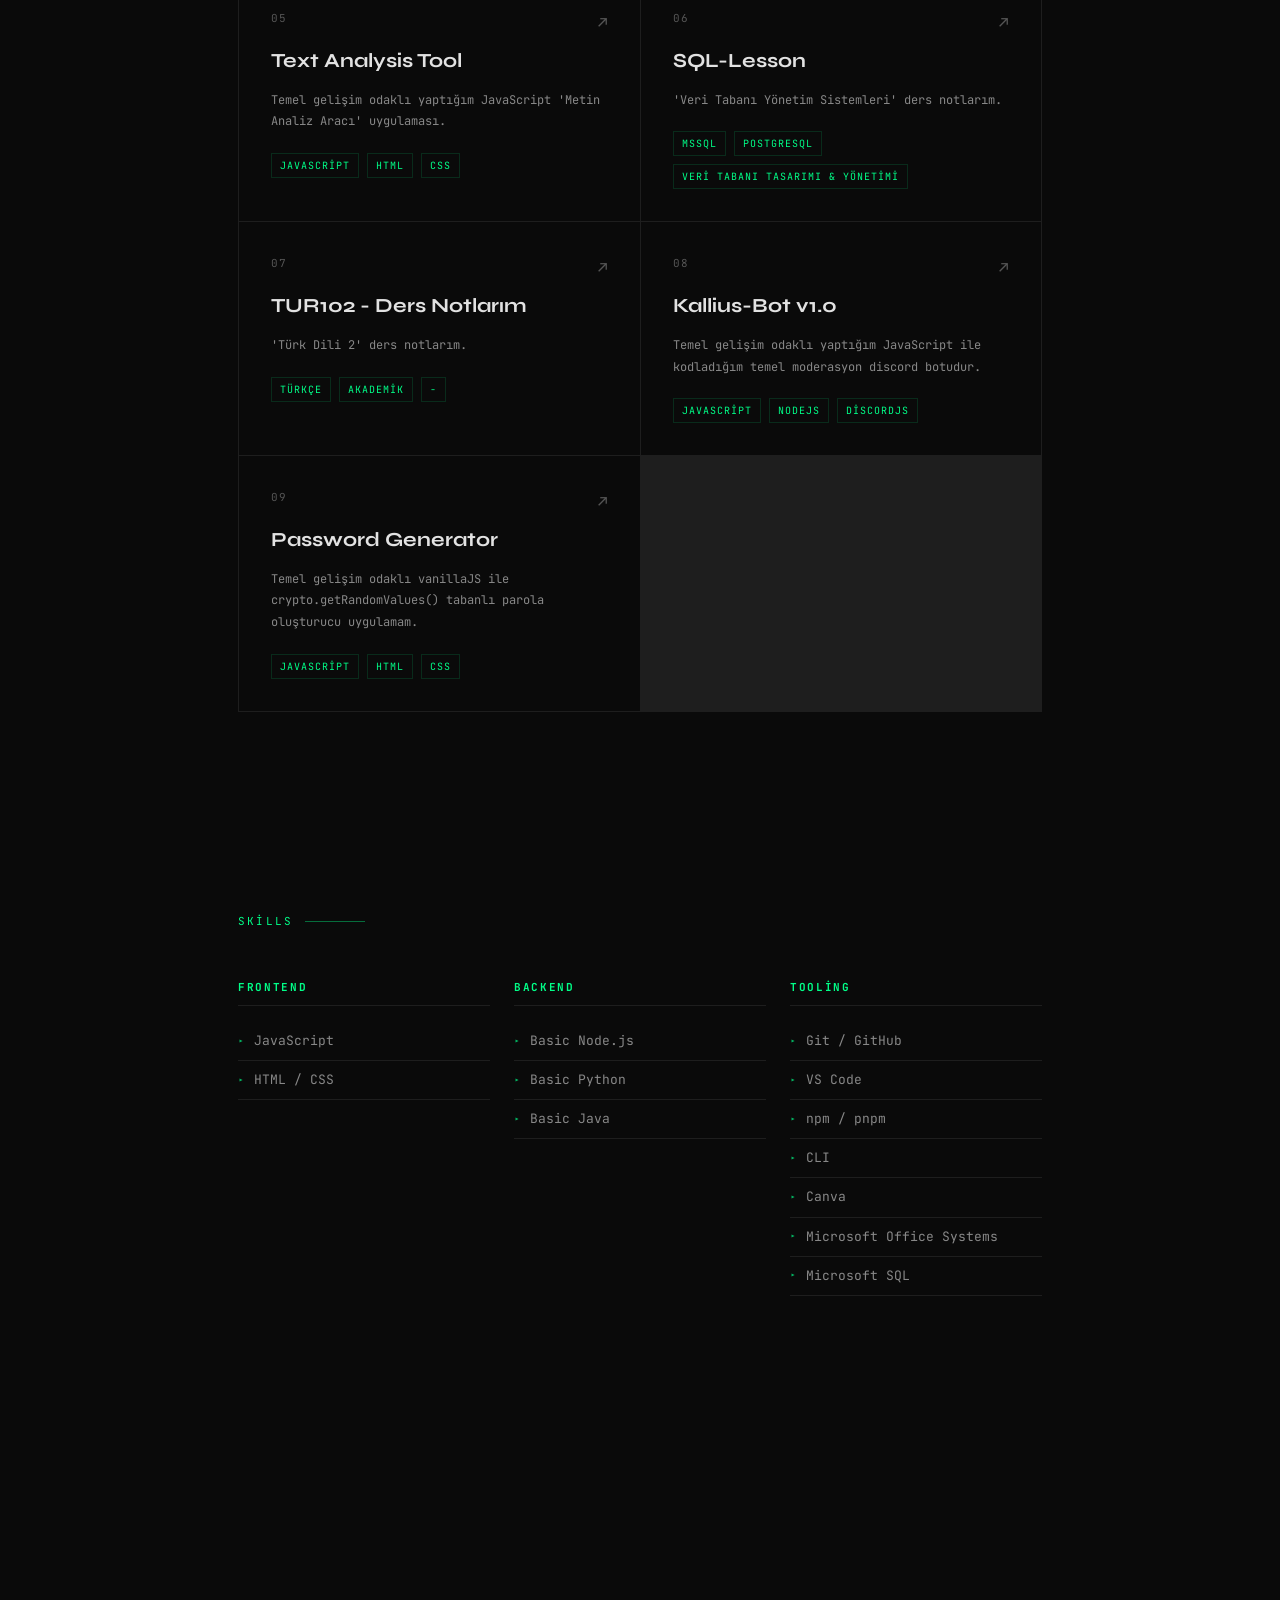
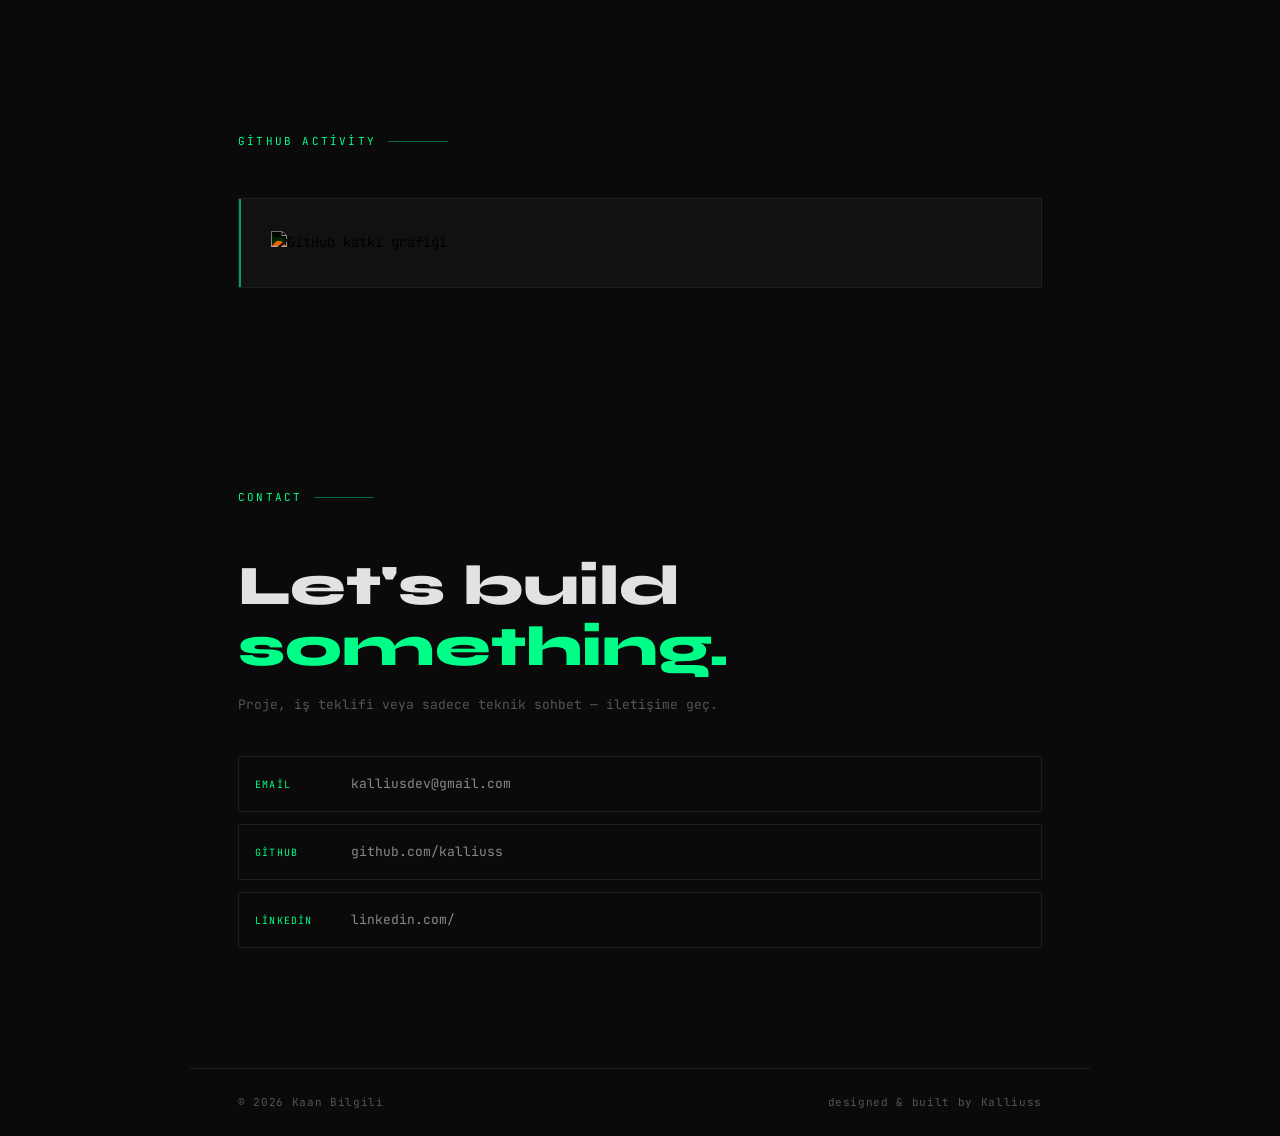
==== commit 3b18b42e: "light mode added, make a optimization" ====
--- a/index.html
+++ b/index.html
@@ -1,25 +1,55 @@
 <!DOCTYPE html>
-<html lang="en">
+<html lang="tr">
 <head>
   <meta charset="UTF-8" />
   <meta name="viewport" content="width=device-width, initial-scale=1.0" />
+  <meta name="description" content="Kaan Bilgili — Junior Developer. JavaScript odaklı, backend'den mobil'e uzanan projeler geliştiren MIS öğrencisi." />
+  <meta property="og:title" content="Kaan Bilgili — Junior Developer" />
+  <meta property="og:description" content="JavaScript odaklı, backend'den mobil'e uzanan projeler. MIS öğrencisi ve builder." />
+  <meta property="og:type" content="website" />
+  <meta name="theme-color" content="#0a0a0a" id="themeColor" />
   <title>Kaan Bilgili</title>
+
+  <!-- FOUC guard: temayı CSS yüklenmeden önce ata -->
+  <script>(function(){try{var t=localStorage.getItem('theme');if(t==='light')document.documentElement.dataset.theme='light';}catch(e){}})();</script>
+
   <link rel="preconnect" href="https://fonts.googleapis.com" />
+  <link rel="preconnect" href="https://fonts.gstatic.com" crossorigin />
   <link href="https://fonts.googleapis.com/css2?family=JetBrains+Mono:wght@300;400;500;700&family=Syne:wght@400;700;800&display=swap" rel="stylesheet" />
   <link rel="icon" href="/favicon.ico" type="image/x-icon">
+
   <style>
     *, *::before, *::after { box-sizing: border-box; margin: 0; padding: 0; }
 
     :root {
+      /* Dark theme — varsayılan */
       --bg: #0a0a0a;
       --surface: #111111;
       --border: #1e1e1e;
       --text: #e2e2e2;
       --muted: #555;
+      --text-secondary: #888;
       --accent: #00ff88;
       --accent-dim: #00ff8822;
+      --nav-bg: rgba(10,10,10,0.85);
+      --noise-opacity: 0.35;
+      --cursor-blend: screen;
       --mono: 'JetBrains Mono', monospace;
       --sans: 'Syne', sans-serif;
+    }
+
+    :root[data-theme="light"] {
+      --bg: #fafafa;
+      --surface: #ffffff;
+      --border: #e5e5e5;
+      --text: #111111;
+      --muted: #666;
+      --text-secondary: #555;
+      --accent: #00a85a;
+      --accent-dim: #00a85a15;
+      --nav-bg: rgba(250,250,250,0.85);
+      --noise-opacity: 0.08;
+      --cursor-blend: multiply;
     }
 
     html { scroll-behavior: smooth; }
@@ -30,29 +60,33 @@
       font-family: var(--mono);
       font-size: 14px;
       line-height: 1.7;
-      cursor: none;
-    }
-
-    /* Custom cursor */
-    .cursor {
-      width: 8px; height: 8px;
-      background: var(--accent);
-      border-radius: 50%;
-      position: fixed;
-      pointer-events: none;
-      z-index: 9999;
-      transition: transform 0.1s ease;
-      mix-blend-mode: screen;
-    }
-    .cursor-ring {
-      width: 30px; height: 30px;
-      border: 1px solid var(--accent);
-      border-radius: 50%;
-      position: fixed;
-      pointer-events: none;
-      z-index: 9998;
-      transition: all 0.15s ease;
-      opacity: 0.5;
+    }
+
+    /* Custom cursor — yalnızca pointer cihazlarda */
+    @media (hover: hover) and (pointer: fine) {
+      body { cursor: none; }
+      a, button { cursor: none; }
+
+      .cursor {
+        width: 8px; height: 8px;
+        background: var(--accent);
+        border-radius: 50%;
+        position: fixed;
+        pointer-events: none;
+        z-index: 9999;
+        transition: transform 0.1s ease;
+        mix-blend-mode: var(--cursor-blend);
+      }
+      .cursor-ring {
+        width: 30px; height: 30px;
+        border: 1px solid var(--accent);
+        border-radius: 50%;
+        position: fixed;
+        pointer-events: none;
+        z-index: 9998;
+        transition: all 0.15s ease;
+        opacity: 0.5;
+      }
     }
 
     /* Noise overlay */
@@ -63,7 +97,8 @@
       background-image: url("data:image/svg+xml,%3Csvg viewBox='0 0 256 256' xmlns='http://www.w3.org/2000/svg'%3E%3Cfilter id='noise'%3E%3CfeTurbulence type='fractalNoise' baseFrequency='0.9' numOctaves='4' stitchTiles='stitch'/%3E%3C/filter%3E%3Crect width='100%25' height='100%25' filter='url(%23noise)' opacity='0.04'/%3E%3C/svg%3E");
       pointer-events: none;
       z-index: 100;
-      opacity: 0.35;
+      opacity: var(--noise-opacity);
+      transition: opacity 0.3s;
     }
 
     /* NAV */
@@ -76,7 +111,7 @@
       align-items: center;
       padding: 20px 48px;
       border-bottom: 1px solid var(--border);
-      background: rgba(10,10,10,0.85);
+      background: var(--nav-bg);
       backdrop-filter: blur(12px);
     }
 
@@ -92,6 +127,7 @@
       display: flex;
       gap: 32px;
       list-style: none;
+      align-items: center;
     }
     .nav-links a {
       color: var(--muted);
@@ -102,6 +138,29 @@
       transition: color 0.2s;
     }
     .nav-links a:hover { color: var(--accent); }
+
+    /* Theme toggle */
+    .theme-toggle {
+      background: none;
+      border: 1px solid var(--border);
+      width: 28px;
+      height: 28px;
+      display: flex;
+      align-items: center;
+      justify-content: center;
+      color: var(--muted);
+      transition: border-color 0.2s, color 0.2s;
+      padding: 0;
+    }
+    .theme-toggle:hover {
+      border-color: var(--accent);
+      color: var(--accent);
+    }
+    .theme-toggle:focus-visible {
+      outline: 1px solid var(--accent);
+      outline-offset: 2px;
+    }
+    .theme-toggle svg { width: 14px; height: 14px; fill: currentColor; }
 
     /* SECTIONS */
     section {
@@ -172,7 +231,7 @@
 
     .hero-bio {
       max-width: 520px;
-      color: #888;
+      color: var(--text-secondary);
       font-size: 13px;
       line-height: 1.9;
       border-left: 2px solid var(--border);
@@ -196,7 +255,6 @@
       border: 1px solid var(--border);
       color: var(--muted);
       transition: all 0.2s;
-      cursor: none;
     }
     .btn:hover {
       border-color: var(--accent);
@@ -252,7 +310,7 @@
     }
     .project-desc {
       font-size: 12px;
-      color: #666;
+      color: var(--text-secondary);
       line-height: 1.8;
       margin-bottom: 20px;
     }
@@ -300,8 +358,8 @@
       gap: 10px;
       padding: 8px 0;
       font-size: 13px;
-      color: #888;
-      border-bottom: 1px solid #111;
+      color: var(--text-secondary);
+      border-bottom: 1px solid var(--border);
     }
     .skill-item::before {
       content: '▸';
@@ -338,7 +396,7 @@
       display: flex;
       align-items: center;
       gap: 16px;
-      color: #666;
+      color: var(--text-secondary);
       text-decoration: none;
       font-size: 13px;
       padding: 16px;
@@ -384,8 +442,14 @@
       transform: translateY(0);
     }
 
+    @media (prefers-reduced-motion: reduce) {
+      .fade-in { transition: none; }
+      .blink { animation: none; opacity: 1; }
+    }
+
     @media (max-width: 640px) {
       nav { padding: 16px 24px; }
+      .nav-links { gap: 16px; }
       section { padding: 100px 24px 60px; }
       .project-grid { grid-template-columns: 1fr; }
       .skills-grid { grid-template-columns: 1fr 1fr; }
@@ -408,6 +472,18 @@
       <li><a href="#contact">contact</a></li>
       <li><a href="text-analysis-tool/index.html">Text Analysis</a></li>
       <li><a href="password-generate/password-generator.html">Password Generator</a></li>
+      <li>
+        <button class="theme-toggle" id="themeToggle" aria-label="Tema değiştir" aria-pressed="false">
+          <!-- Moon icon (dark mod aktifken gösterilir) -->
+          <svg id="iconMoon" viewBox="0 0 24 24" xmlns="http://www.w3.org/2000/svg">
+            <path d="M9.528 1.718a.75.75 0 0 1 .162.819A8.97 8.97 0 0 0 9 6a9 9 0 0 0 9 9 8.97 8.97 0 0 0 3.463-.69.75.75 0 0 1 .981.98 10.503 10.503 0 0 1-9.694 6.46c-5.799 0-10.5-4.7-10.5-10.5 0-4.368 2.667-8.112 6.46-9.694a.75.75 0 0 1 .818.162Z"/>
+          </svg>
+          <!-- Sun icon (light mod aktifken gösterilir) -->
+          <svg id="iconSun" viewBox="0 0 24 24" xmlns="http://www.w3.org/2000/svg" style="display:none">
+            <path d="M12 2.25a.75.75 0 0 1 .75.75v2.25a.75.75 0 0 1-1.5 0V3a.75.75 0 0 1 .75-.75ZM7.5 12a4.5 4.5 0 1 1 9 0 4.5 4.5 0 0 1-9 0ZM18.894 6.166a.75.75 0 0 0-1.06-1.06l-1.591 1.59a.75.75 0 1 0 1.06 1.061l1.591-1.59ZM21.75 12a.75.75 0 0 1-.75.75h-2.25a.75.75 0 0 1 0-1.5H21a.75.75 0 0 1 .75.75ZM17.834 18.894a.75.75 0 0 0 1.06-1.06l-1.59-1.591a.75.75 0 1 0-1.061 1.06l1.59 1.591ZM12 18a.75.75 0 0 1 .75.75V21a.75.75 0 0 1-1.5 0v-2.25A.75.75 0 0 1 12 18ZM7.758 17.303a.75.75 0 0 0-1.061-1.06l-1.591 1.59a.75.75 0 0 0 1.06 1.061l1.592-1.59ZM6 12a.75.75 0 0 1-.75.75H3a.75.75 0 0 1 0-1.5h2.25A.75.75 0 0 1 6 12ZM6.697 7.757a.75.75 0 0 0 1.06-1.06l-1.59-1.591a.75.75 0 0 0-1.061 1.06l1.59 1.592Z"/>
+          </svg>
+        </button>
+      </li>
     </ul>
   </nav>
 
@@ -476,7 +552,6 @@
           <span class="tag">JavaScript</span>
           <span class="tag">HTML</span>
           <span class="tag">CSS</span>
-
         </div>
       </div>
 
@@ -489,7 +564,6 @@
           <span class="tag">JavaScript</span>
           <span class="tag">HTML</span>
           <span class="tag">CSS</span>
-
         </div>
       </div>
 
@@ -502,7 +576,6 @@
           <span class="tag">MSSQL</span>
           <span class="tag">PostgreSQL</span>
           <span class="tag">Veri Tabanı Tasarımı & Yönetimi</span>
-
         </div>
       </div>
 
@@ -515,7 +588,6 @@
           <span class="tag">Türkçe</span>
           <span class="tag">Akademik</span>
           <span class="tag">-</span>
-
         </div>
       </div>
 
@@ -528,20 +600,18 @@
           <span class="tag">JavaScript</span>
           <span class="tag">NodeJS</span>
           <span class="tag">discordjs</span>
-
         </div>
       </div>
 
       <div class="project-card">
-        <a href="https://github.com/kalliuss/portfolio/password-generate" class="project-link">↗</a>
-        <div class="project-num">08</div>
+        <a href="https://github.com/kalliuss/portfolio/tree/main/password-generate" class="project-link">↗</a>
+        <div class="project-num">09</div>
         <div class="project-name">Password Generator</div>
         <p class="project-desc">Temel gelişim odaklı vanillaJS ile crypto.getRandomValues() tabanlı parola oluşturucu uygulamam.</p>
         <div class="project-tags">
           <span class="tag">JavaScript</span>
           <span class="tag">HTML</span>
           <span class="tag">CSS</span>
-
         </div>
       </div>
 
@@ -556,10 +626,7 @@
       <div class="skill-group">
         <h3>Frontend</h3>
         <div class="skill-item">JavaScript</div>
-        <!-- <div class="skill-item">TypeScript</div> -->
-        <!-- <div class="skill-item">React</div> -->
         <div class="skill-item">HTML / CSS</div>
-        <!-- <div class="skill-item">React Native</div> -->
       </div>
 
       <div class="skill-group">
@@ -567,8 +634,6 @@
         <div class="skill-item">Basic Node.js</div>
         <div class="skill-item">Basic Python</div>
         <div class="skill-item">Basic Java</div>
-        <!-- <div class="skill-item">SQL / PostgreSQL</div> -->
-        <!-- <div class="skill-item">Auth & Sessions</div> -->
       </div>
 
       <div class="skill-group">
@@ -580,7 +645,6 @@
         <div class="skill-item">Canva</div>
         <div class="skill-item">Microsoft Office Systems</div>
         <div class="skill-item">Microsoft SQL</div>
-
       </div>
 
     </div>
@@ -593,12 +657,12 @@
       <div style="position:absolute;top:0;left:0;width:2px;height:100%;background:var(--accent);opacity:0.6;"></div>
       <img
         src="https://ghchart.rshah.org/00ff88/kalliuss"
+        id="githubChart"
         alt="GitHub katkı grafiği"
-        style="width:100%;display:block;filter:invert(1) hue-rotate(100deg) brightness(1.3) contrast(1.6) saturate(1.4);opacity:0.95;"
+        style="width:100%;display:block;opacity:0.95;"
       />
     </div>
   </section>
-
 
   <!-- CONTACT -->
   <section id="contact">
@@ -614,7 +678,7 @@
         <span class="label">github</span>
         github.com/kalliuss
       </a>
-      <a href="https://www.linkedin.com/in/hüseyin-kaan-bilgili-34b9592a4" target="_blank" class="contact-item">
+      <a href="https://www.linkedin.com/in/h%C3%BCseyin-kaan-bilgili-34b9592a4" target="_blank" class="contact-item">
         <span class="label">linkedin</span>
         linkedin.com/
       </a>
@@ -627,57 +691,113 @@
   </footer>
 
   <script>
-    // Cursor
-    const cursor = document.getElementById('cursor');
-    const ring = document.getElementById('cursorRing');
-    let mx = 0, my = 0, rx = 0, ry = 0;
-
-    document.addEventListener('mousemove', e => {
-      mx = e.clientX; my = e.clientY;
-      cursor.style.left = mx - 4 + 'px';
-      cursor.style.top = my - 4 + 'px';
+    // ── Tema sistemi ──────────────────────────────────────────
+    const html = document.documentElement;
+    const toggleBtn = document.getElementById('themeToggle');
+    const iconSun   = document.getElementById('iconSun');
+    const iconMoon  = document.getElementById('iconMoon');
+    const themeColorMeta = document.getElementById('themeColor');
+
+    function applyTheme(theme) {
+      const isLight = theme === 'light';
+      if (isLight) {
+        html.dataset.theme = 'light';
+      } else {
+        delete html.dataset.theme;
+      }
+      iconSun.style.display  = isLight ? 'block' : 'none';
+      iconMoon.style.display = isLight ? 'none'  : 'block';
+      toggleBtn.setAttribute('aria-pressed', String(isLight));
+      themeColorMeta.content = isLight ? '#fafafa' : '#0a0a0a';
+      updateChartFilter(isLight);
+    }
+
+    function updateChartFilter(isLight) {
+      const chart = document.getElementById('githubChart');
+      chart.style.filter = isLight
+        ? 'hue-rotate(15deg) saturate(0.9)'
+        : 'invert(1) hue-rotate(100deg) brightness(1.3) contrast(1.6) saturate(1.4)';
+    }
+
+    // Kayıtlı temayı uygula (FOUC guard zaten HTML attr'unu ayarladı, bu ikonları senkronlar)
+    applyTheme(localStorage.getItem('theme') || 'dark');
+
+    toggleBtn.addEventListener('click', () => {
+      const next = html.dataset.theme === 'light' ? 'dark' : 'light';
+      localStorage.setItem('theme', next);
+      applyTheme(next);
     });
 
-    (function animateRing() {
-      rx += (mx - rx) * 0.12;
-      ry += (my - ry) * 0.12;
-      ring.style.left = rx - 15 + 'px';
-      ring.style.top = ry - 15 + 'px';
-      requestAnimationFrame(animateRing);
-    })();
-
-    document.querySelectorAll('a, button').forEach(el => {
-      el.addEventListener('mouseenter', () => {
-        cursor.style.transform = 'scale(2.5)';
-        ring.style.transform = 'scale(0.6)';
-        ring.style.opacity = '1';
+    // ── Capability detection ──────────────────────────────────
+    const isPointer     = window.matchMedia('(hover: hover) and (pointer: fine)').matches;
+    const reducedMotion = window.matchMedia('(prefers-reduced-motion: reduce)').matches;
+
+    // ── Custom cursor (yalnızca pointer cihazlar) ─────────────
+    if (isPointer) {
+      const cursor = document.getElementById('cursor');
+      const ring   = document.getElementById('cursorRing');
+      let mx = 0, my = 0, rx = 0, ry = 0;
+
+      document.addEventListener('mousemove', e => {
+        mx = e.clientX; my = e.clientY;
+        cursor.style.left = mx - 4 + 'px';
+        cursor.style.top  = my - 4 + 'px';
       });
-      el.addEventListener('mouseleave', () => {
-        cursor.style.transform = 'scale(1)';
-        ring.style.transform = 'scale(1)';
-        ring.style.opacity = '0.5';
+
+      if (reducedMotion) {
+        // Lerp animasyonu kapalı — ring anlık takip eder
+        document.addEventListener('mousemove', e => {
+          ring.style.left = e.clientX - 15 + 'px';
+          ring.style.top  = e.clientY - 15 + 'px';
+        });
+      } else {
+        (function animateRing() {
+          rx += (mx - rx) * 0.12;
+          ry += (my - ry) * 0.12;
+          ring.style.left = rx - 15 + 'px';
+          ring.style.top  = ry - 15 + 'px';
+          requestAnimationFrame(animateRing);
+        })();
+      }
+
+      document.querySelectorAll('a, button').forEach(el => {
+        el.addEventListener('mouseenter', () => {
+          cursor.style.transform = 'scale(2.5)';
+          ring.style.transform   = 'scale(0.6)';
+          ring.style.opacity     = '1';
+        });
+        el.addEventListener('mouseleave', () => {
+          cursor.style.transform = 'scale(1)';
+          ring.style.transform   = 'scale(1)';
+          ring.style.opacity     = '0.5';
+        });
       });
-    });
-
-    // Fade in on scroll
+    }
+
+    // ── Scroll fade-in ────────────────────────────────────────
     const observer = new IntersectionObserver(entries => {
       entries.forEach(e => {
-        if (e.isIntersecting) e.target.classList.add('visible');
+        if (e.isIntersecting) {
+          e.target.classList.add('visible');
+          observer.unobserve(e.target);
+        }
       });
     }, { threshold: 0.15 });
 
     document.querySelectorAll('.fade-in').forEach(el => observer.observe(el));
 
-    // Hero fade in immediately
-    document.querySelector('#hero').querySelectorAll('.hero-prompt, .hero-name, .hero-title, .hero-bio, .hero-links').forEach((el, i) => {
-      el.style.opacity = '0';
-      el.style.transform = 'translateY(16px)';
-      el.style.transition = `opacity 0.6s ease ${i * 0.1}s, transform 0.6s ease ${i * 0.1}s`;
-      setTimeout(() => {
-        el.style.opacity = '1';
-        el.style.transform = 'translateY(0)';
-      }, 100);
-    });
+    // ── Hero giriş animasyonu ─────────────────────────────────
+    if (!reducedMotion) {
+      document.querySelectorAll('#hero .hero-prompt, #hero .hero-name, #hero .hero-title, #hero .hero-bio, #hero .hero-links').forEach((el, i) => {
+        el.style.opacity   = '0';
+        el.style.transform = 'translateY(16px)';
+        el.style.transition = `opacity 0.6s ease ${i * 0.1}s, transform 0.6s ease ${i * 0.1}s`;
+        setTimeout(() => {
+          el.style.opacity   = '1';
+          el.style.transform = 'translateY(0)';
+        }, 100);
+      });
+    }
   </script>
 
 </body>
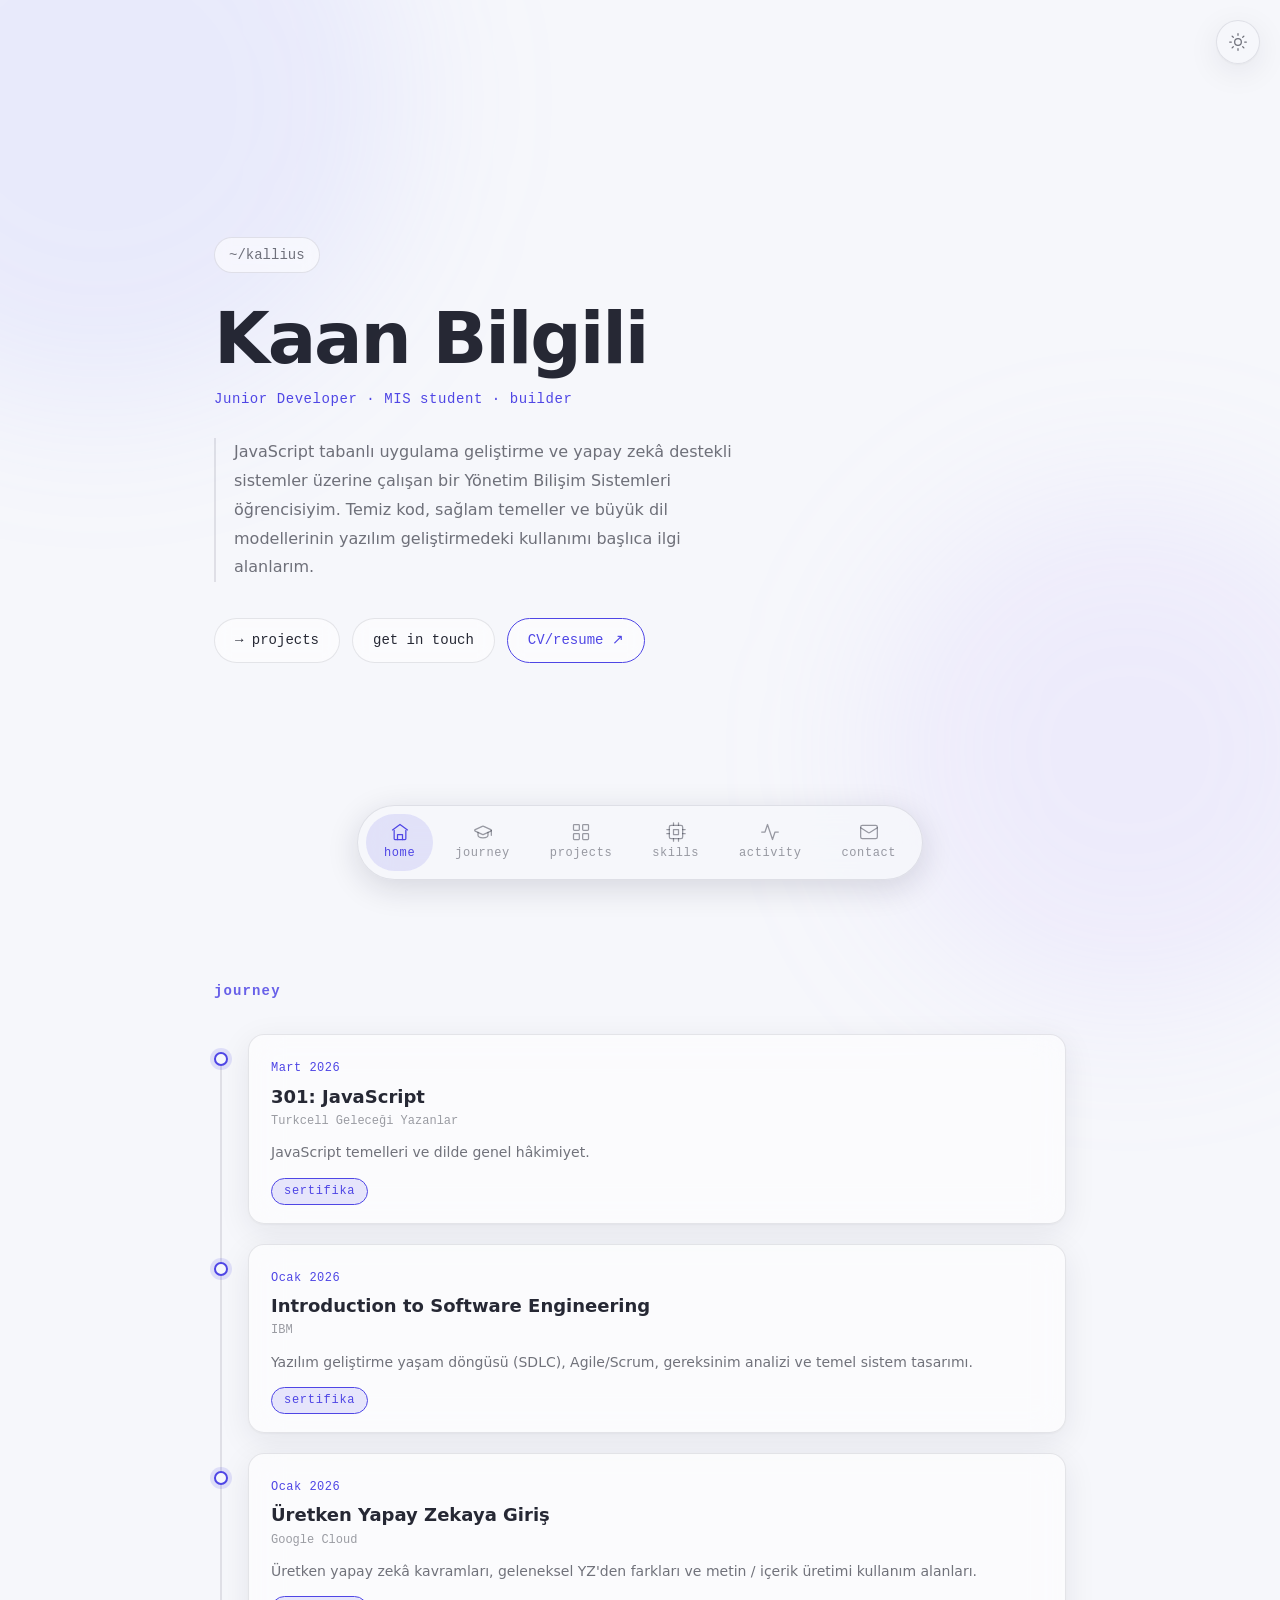
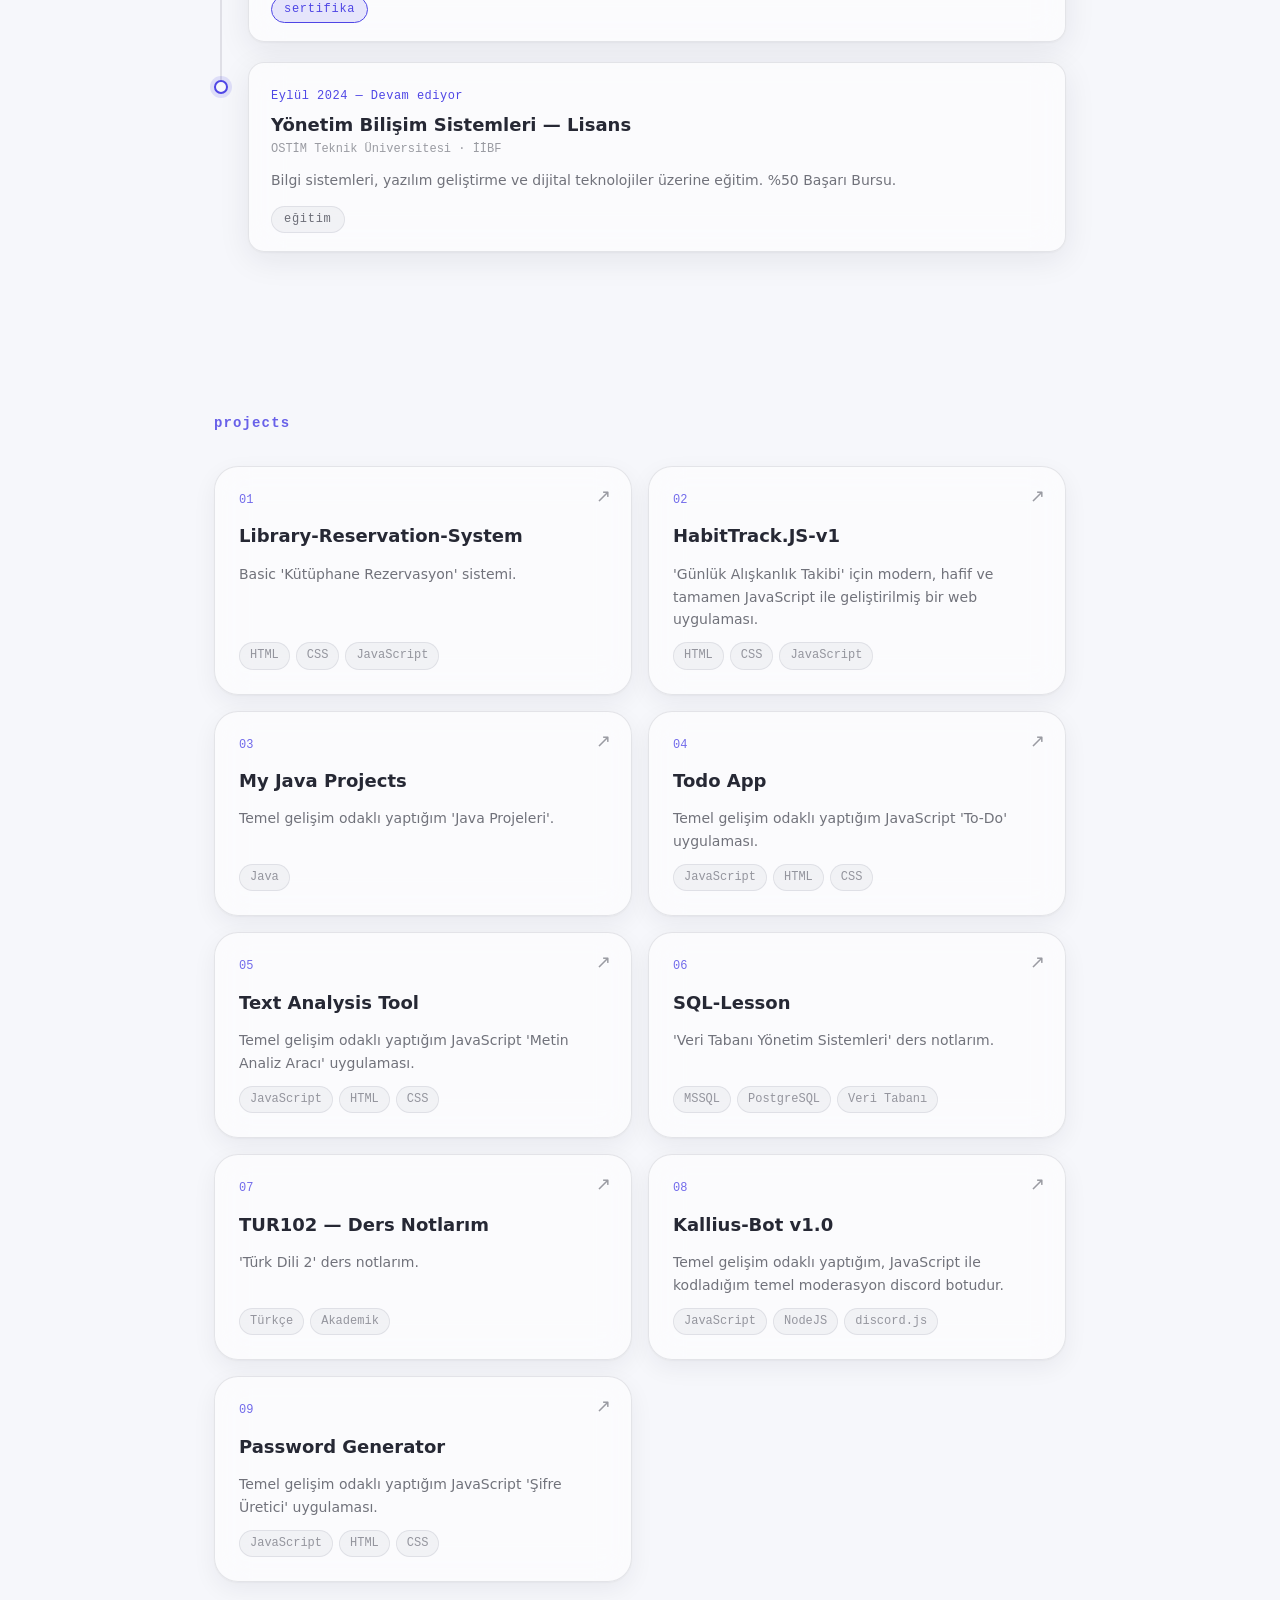
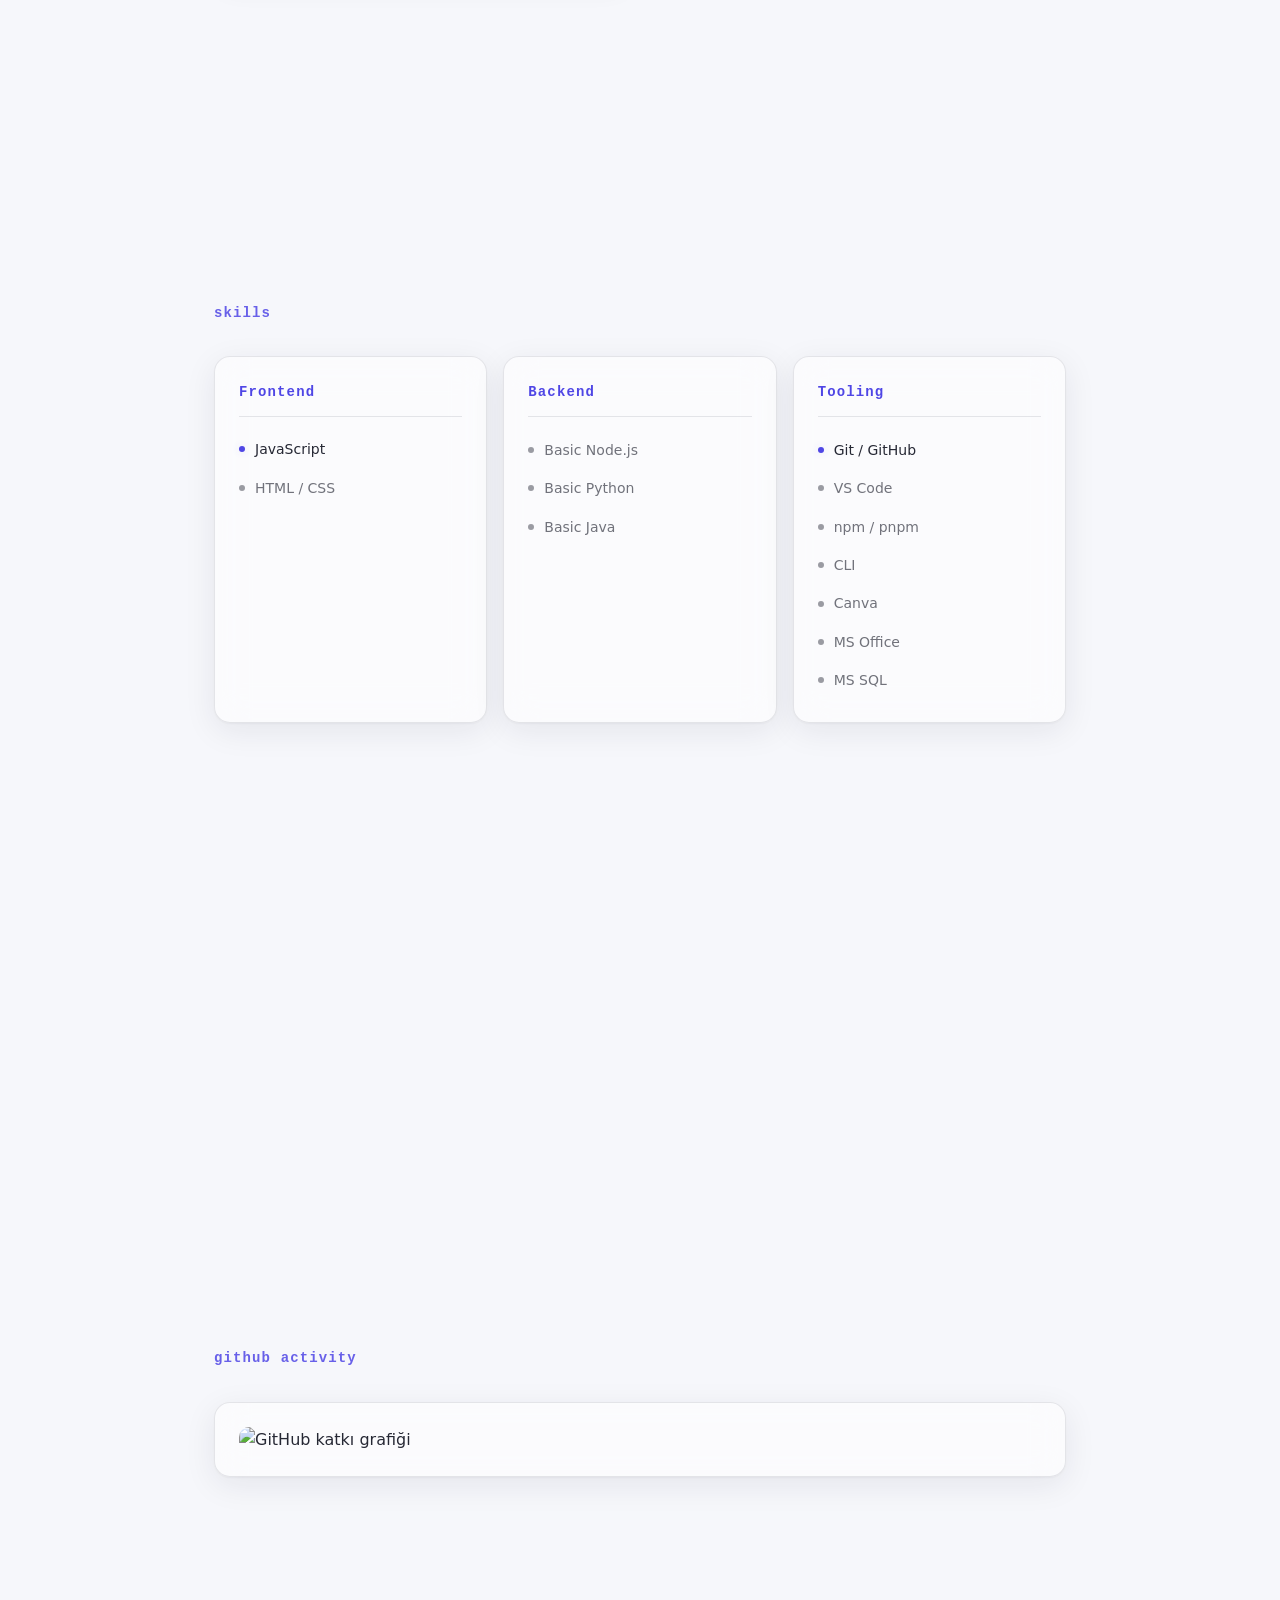
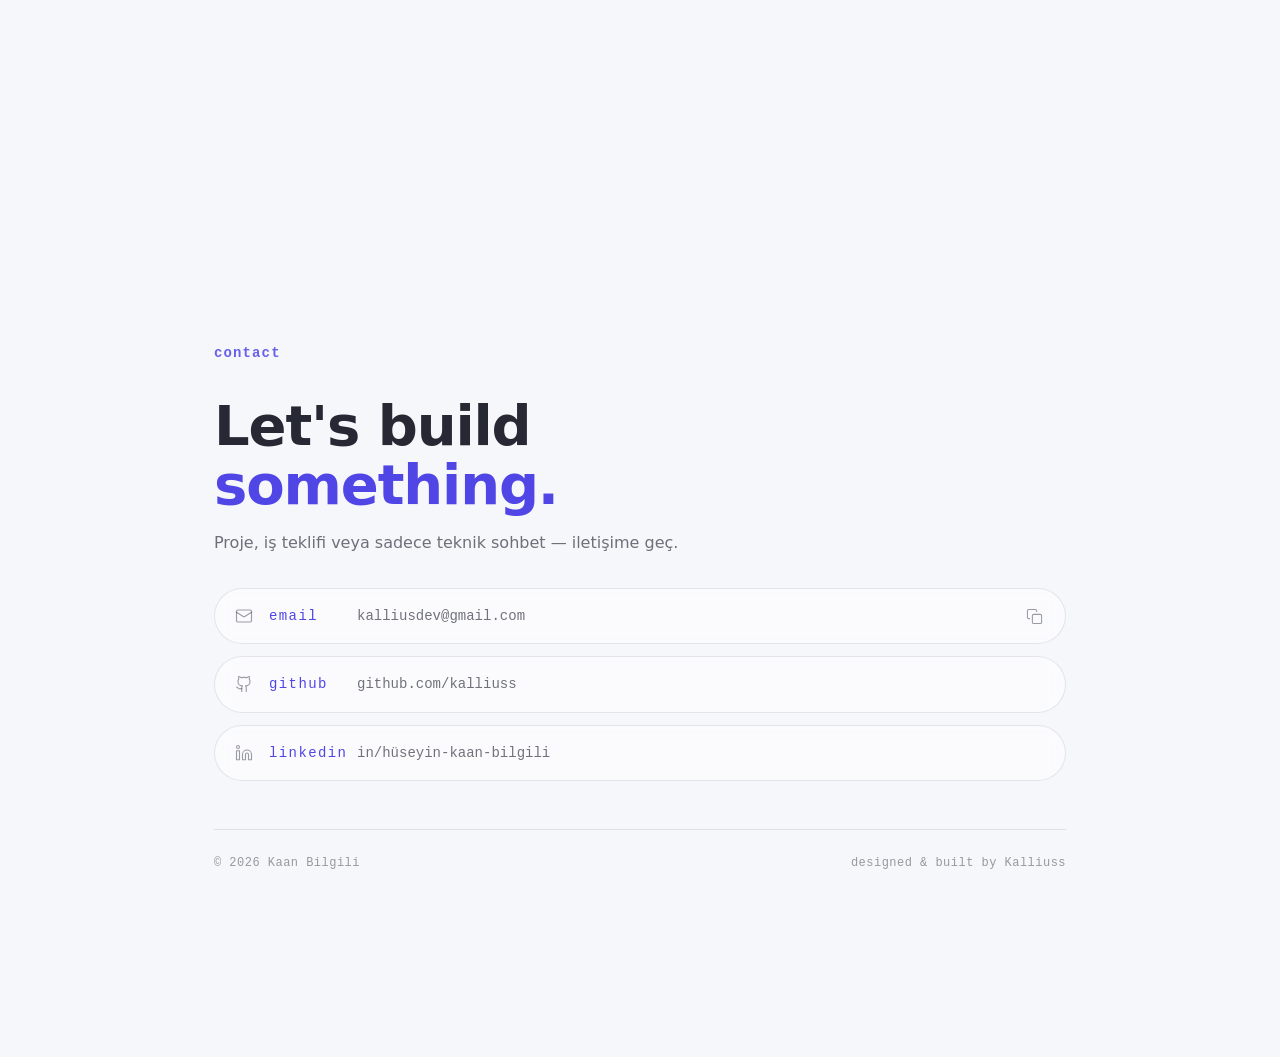
==== commit baf59b8a: "update theme" ====
--- a/index.html
+++ b/index.html
@@ -1,804 +1,371 @@
 <!DOCTYPE html>
-<html lang="tr">
+<html lang="en">
 <head>
   <meta charset="UTF-8" />
-  <meta name="viewport" content="width=device-width, initial-scale=1.0" />
-  <meta name="description" content="Kaan Bilgili — Junior Developer. JavaScript odaklı, backend'den mobil'e uzanan projeler geliştiren MIS öğrencisi." />
+  <meta name="viewport" content="width=device-width, initial-scale=1.0, viewport-fit=cover" />
+  <title>Kaan Bilgili — Junior Developer</title>
+
+  <meta name="description" content="Kaan Bilgili — Junior Developer & MIS student. JavaScript odaklı projeler, deneyler ve ders notları." />
+  <meta name="theme-color" content="#0d0e16" id="themeColorMeta" />
+
+  <!-- Open Graph -->
+  <meta property="og:type" content="website" />
   <meta property="og:title" content="Kaan Bilgili — Junior Developer" />
-  <meta property="og:description" content="JavaScript odaklı, backend'den mobil'e uzanan projeler. MIS öğrencisi ve builder." />
-  <meta property="og:type" content="website" />
-  <meta name="theme-color" content="#0a0a0a" id="themeColor" />
-  <title>Kaan Bilgili</title>
-
-  <!-- FOUC guard: temayı CSS yüklenmeden önce ata -->
-  <script>(function(){try{var t=localStorage.getItem('theme');if(t==='light')document.documentElement.dataset.theme='light';}catch(e){}})();</script>
-
-  <link rel="preconnect" href="https://fonts.googleapis.com" />
-  <link rel="preconnect" href="https://fonts.gstatic.com" crossorigin />
-  <link href="https://fonts.googleapis.com/css2?family=JetBrains+Mono:wght@300;400;500;700&family=Syne:wght@400;700;800&display=swap" rel="stylesheet" />
-  <link rel="icon" href="/favicon.ico" type="image/x-icon">
-
-  <style>
-    *, *::before, *::after { box-sizing: border-box; margin: 0; padding: 0; }
-
-    :root {
-      /* Dark theme — varsayılan */
-      --bg: #0a0a0a;
-      --surface: #111111;
-      --border: #1e1e1e;
-      --text: #e2e2e2;
-      --muted: #555;
-      --text-secondary: #888;
-      --accent: #00ff88;
-      --accent-dim: #00ff8822;
-      --nav-bg: rgba(10,10,10,0.85);
-      --noise-opacity: 0.35;
-      --cursor-blend: screen;
-      --mono: 'JetBrains Mono', monospace;
-      --sans: 'Syne', sans-serif;
-    }
-
-    :root[data-theme="light"] {
-      --bg: #fafafa;
-      --surface: #ffffff;
-      --border: #e5e5e5;
-      --text: #111111;
-      --muted: #666;
-      --text-secondary: #555;
-      --accent: #00a85a;
-      --accent-dim: #00a85a15;
-      --nav-bg: rgba(250,250,250,0.85);
-      --noise-opacity: 0.08;
-      --cursor-blend: multiply;
-    }
-
-    html { scroll-behavior: smooth; }
-
-    body {
-      background: var(--bg);
-      color: var(--text);
-      font-family: var(--mono);
-      font-size: 14px;
-      line-height: 1.7;
-    }
-
-    /* Custom cursor — yalnızca pointer cihazlarda */
-    @media (hover: hover) and (pointer: fine) {
-      body { cursor: none; }
-      a, button { cursor: none; }
-
-      .cursor {
-        width: 8px; height: 8px;
-        background: var(--accent);
-        border-radius: 50%;
-        position: fixed;
-        pointer-events: none;
-        z-index: 9999;
-        transition: transform 0.1s ease;
-        mix-blend-mode: var(--cursor-blend);
+  <meta property="og:description" content="JavaScript odaklı Junior Developer & MIS student. Projeler, deneyler ve ders notları." />
+  <meta property="og:url" content="https://kaanbilgili.com" />
+
+  <link rel="icon" href="/favicon.ico" type="image/x-icon" />
+  <link rel="stylesheet" href="style.css?v=5" />
+
+  <!-- Tema: ilk boyamadan önce uygula (flash önleme) -->
+  <script>
+    (function () {
+      try {
+        var t = localStorage.getItem('theme');
+        if (t !== 'light' && t !== 'dark') {
+          t = window.matchMedia('(prefers-color-scheme: light)').matches ? 'light' : 'dark';
+        }
+        document.documentElement.setAttribute('data-theme', t);
+      } catch (e) {
+        document.documentElement.setAttribute('data-theme', 'dark');
       }
-      .cursor-ring {
-        width: 30px; height: 30px;
-        border: 1px solid var(--accent);
-        border-radius: 50%;
-        position: fixed;
-        pointer-events: none;
-        z-index: 9998;
-        transition: all 0.15s ease;
-        opacity: 0.5;
-      }
-    }
-
-    /* Noise overlay */
-    body::before {
-      content: '';
-      position: fixed;
-      inset: 0;
-      background-image: url("data:image/svg+xml,%3Csvg viewBox='0 0 256 256' xmlns='http://www.w3.org/2000/svg'%3E%3Cfilter id='noise'%3E%3CfeTurbulence type='fractalNoise' baseFrequency='0.9' numOctaves='4' stitchTiles='stitch'/%3E%3C/filter%3E%3Crect width='100%25' height='100%25' filter='url(%23noise)' opacity='0.04'/%3E%3C/svg%3E");
-      pointer-events: none;
-      z-index: 100;
-      opacity: var(--noise-opacity);
-      transition: opacity 0.3s;
-    }
-
-    /* NAV */
-    nav {
-      position: fixed;
-      top: 0; left: 0; right: 0;
-      z-index: 50;
-      display: flex;
-      justify-content: space-between;
-      align-items: center;
-      padding: 20px 48px;
-      border-bottom: 1px solid var(--border);
-      background: var(--nav-bg);
-      backdrop-filter: blur(12px);
-    }
-
-    .nav-logo {
-      font-family: var(--mono);
-      font-size: 13px;
-      color: var(--muted);
-      letter-spacing: 0.05em;
-    }
-    .nav-logo span { color: var(--accent); }
-
-    .nav-links {
-      display: flex;
-      gap: 32px;
-      list-style: none;
-      align-items: center;
-    }
-    .nav-links a {
-      color: var(--muted);
-      text-decoration: none;
-      font-size: 12px;
-      letter-spacing: 0.08em;
-      text-transform: uppercase;
-      transition: color 0.2s;
-    }
-    .nav-links a:hover { color: var(--accent); }
-
-    /* Theme toggle */
-    .theme-toggle {
-      background: none;
-      border: 1px solid var(--border);
-      width: 28px;
-      height: 28px;
-      display: flex;
-      align-items: center;
-      justify-content: center;
-      color: var(--muted);
-      transition: border-color 0.2s, color 0.2s;
-      padding: 0;
-    }
-    .theme-toggle:hover {
-      border-color: var(--accent);
-      color: var(--accent);
-    }
-    .theme-toggle:focus-visible {
-      outline: 1px solid var(--accent);
-      outline-offset: 2px;
-    }
-    .theme-toggle svg { width: 14px; height: 14px; fill: currentColor; }
-
-    /* SECTIONS */
-    section {
-      min-height: 100vh;
-      padding: 120px 48px 80px;
-      max-width: 900px;
-      margin: 0 auto;
-    }
-
-    .section-label {
-      font-size: 11px;
-      letter-spacing: 0.2em;
-      text-transform: uppercase;
-      color: var(--accent);
-      margin-bottom: 48px;
-      display: flex;
-      align-items: center;
-      gap: 12px;
-    }
-    .section-label::after {
-      content: '';
-      height: 1px;
-      width: 60px;
-      background: var(--accent);
-      display: block;
-      opacity: 0.4;
-    }
-
-    /* HERO */
-    #hero {
-      display: flex;
-      flex-direction: column;
-      justify-content: center;
-    }
-
-    .hero-prompt {
-      font-size: 12px;
-      color: var(--muted);
-      margin-bottom: 24px;
-    }
-    .hero-prompt .blink {
-      display: inline-block;
-      width: 8px; height: 14px;
-      background: var(--accent);
-      vertical-align: middle;
-      margin-left: 4px;
-      animation: blink 1.1s step-end infinite;
-    }
-    @keyframes blink { 50% { opacity: 0; } }
-
-    .hero-name {
-      font-family: var(--sans);
-      font-size: clamp(48px, 8vw, 88px);
-      font-weight: 800;
-      line-height: 1;
-      letter-spacing: -0.03em;
-      color: var(--text);
-      margin-bottom: 8px;
-    }
-
-    .hero-title {
-      font-size: 13px;
-      color: var(--muted);
-      margin-bottom: 32px;
-      letter-spacing: 0.04em;
-    }
-    .hero-title .highlight { color: var(--accent); }
-
-    .hero-bio {
-      max-width: 520px;
-      color: var(--text-secondary);
-      font-size: 13px;
-      line-height: 1.9;
-      border-left: 2px solid var(--border);
-      padding-left: 20px;
-      margin-bottom: 40px;
-    }
-
-    .hero-links {
-      display: flex;
-      gap: 16px;
-    }
-    .btn {
-      display: inline-flex;
-      align-items: center;
-      gap: 8px;
-      padding: 10px 20px;
-      font-family: var(--mono);
-      font-size: 12px;
-      letter-spacing: 0.08em;
-      text-decoration: none;
-      border: 1px solid var(--border);
-      color: var(--muted);
-      transition: all 0.2s;
-    }
-    .btn:hover {
-      border-color: var(--accent);
-      color: var(--accent);
-      background: var(--accent-dim);
-    }
-    .btn-primary {
-      border-color: var(--accent);
-      color: var(--accent);
-    }
-    .btn-primary:hover { background: var(--accent); color: var(--bg); }
-
-    /* PROJECTS */
-    .project-grid {
-      display: grid;
-      grid-template-columns: 1fr 1fr;
-      gap: 1px;
-      background: var(--border);
-      border: 1px solid var(--border);
-    }
-
-    .project-card {
-      background: var(--bg);
-      padding: 32px;
-      transition: background 0.2s;
-      position: relative;
-      overflow: hidden;
-    }
-    .project-card::before {
-      content: '';
-      position: absolute;
-      top: 0; left: 0;
-      width: 2px;
-      height: 0;
-      background: var(--accent);
-      transition: height 0.3s ease;
-    }
-    .project-card:hover { background: var(--surface); }
-    .project-card:hover::before { height: 100%; }
-
-    .project-num {
-      font-size: 11px;
-      color: var(--muted);
-      margin-bottom: 16px;
-      letter-spacing: 0.1em;
-    }
-    .project-name {
-      font-family: var(--sans);
-      font-size: 20px;
-      font-weight: 700;
-      color: var(--text);
-      margin-bottom: 12px;
-    }
-    .project-desc {
-      font-size: 12px;
-      color: var(--text-secondary);
-      line-height: 1.8;
-      margin-bottom: 20px;
-    }
-    .project-tags {
-      display: flex;
-      flex-wrap: wrap;
-      gap: 8px;
-    }
-    .tag {
-      font-size: 10px;
-      letter-spacing: 0.1em;
-      text-transform: uppercase;
-      color: var(--accent);
-      border: 1px solid var(--accent-dim);
-      padding: 3px 8px;
-    }
-    .project-link {
-      position: absolute;
-      top: 32px; right: 32px;
-      color: var(--muted);
-      text-decoration: none;
-      font-size: 16px;
-      transition: color 0.2s;
-    }
-    .project-link:hover { color: var(--accent); }
-
-    /* SKILLS */
-    .skills-grid {
-      display: grid;
-      grid-template-columns: repeat(3, 1fr);
-      gap: 24px;
-    }
-    .skill-group h3 {
-      font-size: 11px;
-      letter-spacing: 0.15em;
-      text-transform: uppercase;
-      color: var(--accent);
-      margin-bottom: 16px;
-      padding-bottom: 8px;
-      border-bottom: 1px solid var(--border);
-    }
-    .skill-item {
-      display: flex;
-      align-items: center;
-      gap: 10px;
-      padding: 8px 0;
-      font-size: 13px;
-      color: var(--text-secondary);
-      border-bottom: 1px solid var(--border);
-    }
-    .skill-item::before {
-      content: '▸';
-      color: var(--accent);
-      font-size: 10px;
-      opacity: 0.7;
-    }
-
-    /* CONTACT */
-    #contact {
-      min-height: auto;
-      padding-bottom: 120px;
-    }
-    .contact-heading {
-      font-family: var(--sans);
-      font-size: clamp(32px, 5vw, 56px);
-      font-weight: 800;
-      color: var(--text);
-      margin-bottom: 16px;
-      line-height: 1.1;
-    }
-    .contact-heading span { color: var(--accent); }
-    .contact-sub {
-      color: var(--muted);
-      font-size: 13px;
-      margin-bottom: 40px;
-    }
-    .contact-links {
-      display: flex;
-      flex-direction: column;
-      gap: 12px;
-    }
-    .contact-item {
-      display: flex;
-      align-items: center;
-      gap: 16px;
-      color: var(--text-secondary);
-      text-decoration: none;
-      font-size: 13px;
-      padding: 16px;
-      border: 1px solid var(--border);
-      transition: all 0.2s;
-    }
-    .contact-item:hover {
-      border-color: var(--accent);
-      color: var(--text);
-      background: var(--accent-dim);
-    }
-    .contact-item .label {
-      font-size: 10px;
-      letter-spacing: 0.12em;
-      text-transform: uppercase;
-      color: var(--accent);
-      width: 80px;
-      flex-shrink: 0;
-    }
-
-    /* FOOTER */
-    footer {
-      border-top: 1px solid var(--border);
-      padding: 24px 48px;
-      max-width: 900px;
-      margin: 0 auto;
-      display: flex;
-      justify-content: space-between;
-      align-items: center;
-      color: var(--muted);
-      font-size: 11px;
-      letter-spacing: 0.06em;
-    }
-
-    /* FADE IN */
-    .fade-in {
-      opacity: 0;
-      transform: translateY(20px);
-      transition: opacity 0.6s ease, transform 0.6s ease;
-    }
-    .fade-in.visible {
-      opacity: 1;
-      transform: translateY(0);
-    }
-
-    @media (prefers-reduced-motion: reduce) {
-      .fade-in { transition: none; }
-      .blink { animation: none; opacity: 1; }
-    }
-
-    @media (max-width: 640px) {
-      nav { padding: 16px 24px; }
-      .nav-links { gap: 16px; }
-      section { padding: 100px 24px 60px; }
-      .project-grid { grid-template-columns: 1fr; }
-      .skills-grid { grid-template-columns: 1fr 1fr; }
-      footer { flex-direction: column; gap: 8px; text-align: center; }
-    }
-  </style>
+    })();
+  </script>
 </head>
 <body>
 
-  <div class="cursor" id="cursor"></div>
-  <div class="cursor-ring" id="cursorRing"></div>
-
-  <nav>
-    <div class="nav-logo"><span>~/</span>kallius</div>
-    <ul class="nav-links">
-      <li><a href="#hero">about</a></li>
-      <li><a href="#projects">projects</a></li>
-      <li><a href="#skills">skills</a></li>
-      <li><a href="#activity">activity</a></li>
-      <li><a href="#contact">contact</a></li>
-      <li><a href="text-analysis-tool/index.html">Text Analysis</a></li>
-      <li><a href="password-generate/password-generator.html">Password Generator</a></li>
-      <li>
-        <button class="theme-toggle" id="themeToggle" aria-label="Tema değiştir" aria-pressed="false">
-          <!-- Moon icon (dark mod aktifken gösterilir) -->
-          <svg id="iconMoon" viewBox="0 0 24 24" xmlns="http://www.w3.org/2000/svg">
-            <path d="M9.528 1.718a.75.75 0 0 1 .162.819A8.97 8.97 0 0 0 9 6a9 9 0 0 0 9 9 8.97 8.97 0 0 0 3.463-.69.75.75 0 0 1 .981.98 10.503 10.503 0 0 1-9.694 6.46c-5.799 0-10.5-4.7-10.5-10.5 0-4.368 2.667-8.112 6.46-9.694a.75.75 0 0 1 .818.162Z"/>
-          </svg>
-          <!-- Sun icon (light mod aktifken gösterilir) -->
-          <svg id="iconSun" viewBox="0 0 24 24" xmlns="http://www.w3.org/2000/svg" style="display:none">
-            <path d="M12 2.25a.75.75 0 0 1 .75.75v2.25a.75.75 0 0 1-1.5 0V3a.75.75 0 0 1 .75-.75ZM7.5 12a4.5 4.5 0 1 1 9 0 4.5 4.5 0 0 1-9 0ZM18.894 6.166a.75.75 0 0 0-1.06-1.06l-1.591 1.59a.75.75 0 1 0 1.06 1.061l1.591-1.59ZM21.75 12a.75.75 0 0 1-.75.75h-2.25a.75.75 0 0 1 0-1.5H21a.75.75 0 0 1 .75.75ZM17.834 18.894a.75.75 0 0 0 1.06-1.06l-1.59-1.591a.75.75 0 1 0-1.061 1.06l1.59 1.591ZM12 18a.75.75 0 0 1 .75.75V21a.75.75 0 0 1-1.5 0v-2.25A.75.75 0 0 1 12 18ZM7.758 17.303a.75.75 0 0 0-1.061-1.06l-1.591 1.59a.75.75 0 0 0 1.06 1.061l1.592-1.59ZM6 12a.75.75 0 0 1-.75.75H3a.75.75 0 0 1 0-1.5h2.25A.75.75 0 0 1 6 12ZM6.697 7.757a.75.75 0 0 0 1.06-1.06l-1.59-1.591a.75.75 0 0 0-1.061 1.06l1.59 1.592Z"/>
-          </svg>
-        </button>
-      </li>
-    </ul>
-  </nav>
+  <!-- SCROLL PROGRESS -->
+  <div class="scroll-progress" id="scrollProgress" aria-hidden="true"></div>
+
+  <!-- TEMA TOGGLE -->
+  <button class="theme-toggle" id="themeToggle" type="button" aria-label="Açık / koyu tema değiştir" title="Tema değiştir">
+    <span class="theme-icon icon-moon" aria-hidden="true">
+      <svg viewBox="0 0 24 24" fill="none" stroke="currentColor" stroke-width="1.5" stroke-linecap="round" stroke-linejoin="round"><path d="M12 3a6 6 0 0 0 9 9 9 9 0 1 1-9-9Z"/></svg>
+    </span>
+    <span class="theme-icon icon-sun" aria-hidden="true">
+      <svg viewBox="0 0 24 24" fill="none" stroke="currentColor" stroke-width="1.5" stroke-linecap="round" stroke-linejoin="round"><circle cx="12" cy="12" r="4"/><path d="M12 2v2M12 20v2M4.93 4.93l1.41 1.41M17.66 17.66l1.41 1.41M2 12h2M20 12h2M6.34 17.66l-1.41 1.41M19.07 4.93l-1.41 1.41"/></svg>
+    </span>
+  </button>
 
   <!-- HERO -->
   <section id="hero">
-    <p class="hero-prompt">$ whoami<span class="blink"></span></p>
+    <span class="hero-badge">~/kallius</span>
     <h1 class="hero-name">Kaan Bilgili</h1>
-    <p class="hero-title"><span class="highlight">Junior Developer</span> · MIS student · builder</p>
+    <p class="hero-subtitle">Junior Developer · MIS student · builder</p>
     <p class="hero-bio">
-      JavaScript odaklı, backend'den mobil'e uzanan bir yığın üzerinde çalışıyorum.
-      Temiz kod, doğru soyutlama ve ölçeklenebilir sistemler üzerine düşünüyorum.
+      JavaScript tabanlı uygulama geliştirme ve yapay zekâ destekli sistemler üzerine
+      çalışan bir Yönetim Bilişim Sistemleri öğrencisiyim. Temiz kod, sağlam temeller ve
+      büyük dil modellerinin yazılım geliştirmedeki kullanımı başlıca ilgi alanlarım.
     </p>
-    <div class="hero-links">
-      <a href="#projects" class="btn btn-primary">→ projects</a>
-      <a href="#contact" class="btn">get in touch</a>
-      <a href="https://drive.google.com/file/d/1cixRH878W4uLaHKv94jQdtf7BYLLcbpU/view?usp=drive_link" class="btn">CV/resume ↗</a>
+    <div class="hero-cta">
+      <a href="#projects" class="btn" data-scroll="projects">→ projects</a>
+      <a href="#contact" class="btn" data-scroll="contact">get in touch</a>
+      <a href="https://drive.google.com/file/d/1cixRH878W4uLaHKv94jQdtf7BYLLcbpU/view?usp=drive_link"
+         class="btn btn-accent" target="_blank" rel="noopener">CV/resume ↗</a>
+    </div>
+  </section>
+
+  <!-- JOURNEY -->
+  <section id="journey">
+    <h2 class="section-title">journey</h2>
+    <div class="timeline">
+
+      <div class="timeline-item">
+        <div class="timeline-rail"><span class="timeline-dot"></span></div>
+        <div class="timeline-content glass">
+          <span class="timeline-date">Mart 2026</span>
+          <h3 class="timeline-title">301: JavaScript</h3>
+          <span class="timeline-org">Turkcell Geleceği Yazanlar</span>
+          <p class="timeline-desc">JavaScript temelleri ve dilde genel hâkimiyet.</p>
+          <span class="timeline-tag">sertifika</span>
+        </div>
+      </div>
+
+      <div class="timeline-item">
+        <div class="timeline-rail"><span class="timeline-dot"></span></div>
+        <div class="timeline-content glass">
+          <span class="timeline-date">Ocak 2026</span>
+          <h3 class="timeline-title">Introduction to Software Engineering</h3>
+          <span class="timeline-org">IBM</span>
+          <p class="timeline-desc">Yazılım geliştirme yaşam döngüsü (SDLC), Agile/Scrum, gereksinim analizi ve temel sistem tasarımı.</p>
+          <span class="timeline-tag">sertifika</span>
+        </div>
+      </div>
+
+      <div class="timeline-item">
+        <div class="timeline-rail"><span class="timeline-dot"></span></div>
+        <div class="timeline-content glass">
+          <span class="timeline-date">Ocak 2026</span>
+          <h3 class="timeline-title">Üretken Yapay Zekaya Giriş</h3>
+          <span class="timeline-org">Google Cloud</span>
+          <p class="timeline-desc">Üretken yapay zekâ kavramları, geleneksel YZ'den farkları ve metin / içerik üretimi kullanım alanları.</p>
+          <span class="timeline-tag">sertifika</span>
+        </div>
+      </div>
+
+      <div class="timeline-item">
+        <div class="timeline-rail"><span class="timeline-dot"></span></div>
+        <div class="timeline-content glass">
+          <span class="timeline-date">Eylül 2024 — Devam ediyor</span>
+          <h3 class="timeline-title">Yönetim Bilişim Sistemleri — Lisans</h3>
+          <span class="timeline-org">OSTİM Teknik Üniversitesi · İİBF</span>
+          <p class="timeline-desc">Bilgi sistemleri, yazılım geliştirme ve dijital teknolojiler üzerine eğitim. %50 Başarı Bursu.</p>
+          <span class="timeline-tag tag-edu">eğitim</span>
+        </div>
+      </div>
+
     </div>
   </section>
 
   <!-- PROJECTS -->
   <section id="projects">
-    <div class="section-label">projects</div>
-    <div class="project-grid fade-in">
-
-      <div class="project-card">
-        <a href="https://github.com/kalliuss/library-reservation-system" class="project-link">↗</a>
-        <div class="project-num">01</div>
-        <div class="project-name">Library-Reservation-System</div>
+    <h2 class="section-title">projects</h2>
+    <div class="projects-grid">
+
+      <article class="project-card">
+        <a href="https://github.com/kalliuss/library-reservation-system" class="project-link" target="_blank" rel="noopener" aria-label="Library-Reservation-System reposunu aç">↗</a>
+        <span class="project-number">01</span>
+        <h3 class="project-title">Library-Reservation-System</h3>
         <p class="project-desc">Basic 'Kütüphane Rezervasyon' sistemi.</p>
         <div class="project-tags">
           <span class="tag">HTML</span>
           <span class="tag">CSS</span>
           <span class="tag">JavaScript</span>
         </div>
-      </div>
-
-      <div class="project-card">
-        <a href="https://github.com/kalliuss/HabitTrack.JS-v1" class="project-link">↗</a>
-        <div class="project-num">02</div>
-        <div class="project-name">HabitTrack.JS-v1</div>
+      </article>
+
+      <article class="project-card">
+        <a href="https://github.com/kalliuss/HabitTrack.JS-v1" class="project-link" target="_blank" rel="noopener" aria-label="HabitTrack.JS-v1 reposunu aç">↗</a>
+        <span class="project-number">02</span>
+        <h3 class="project-title">HabitTrack.JS-v1</h3>
         <p class="project-desc">'Günlük Alışkanlık Takibi' için modern, hafif ve tamamen JavaScript ile geliştirilmiş bir web uygulaması.</p>
         <div class="project-tags">
           <span class="tag">HTML</span>
           <span class="tag">CSS</span>
           <span class="tag">JavaScript</span>
         </div>
-      </div>
-
-      <div class="project-card">
-        <a href="https://github.com/kalliuss/myJavaProjects" class="project-link">↗</a>
-        <div class="project-num">03</div>
-        <div class="project-name">My Java Projects</div>
+      </article>
+
+      <article class="project-card">
+        <a href="https://github.com/kalliuss/myJavaProjects" class="project-link" target="_blank" rel="noopener" aria-label="My Java Projects reposunu aç">↗</a>
+        <span class="project-number">03</span>
+        <h3 class="project-title">My Java Projects</h3>
         <p class="project-desc">Temel gelişim odaklı yaptığım 'Java Projeleri'.</p>
         <div class="project-tags">
           <span class="tag">Java</span>
-          <span class="tag">~</span>
-        </div>
-      </div>
-
-      <div class="project-card">
-        <a href="https://github.com/kalliuss/todo-app" class="project-link">↗</a>
-        <div class="project-num">04</div>
-        <div class="project-name">Todo App</div>
+        </div>
+      </article>
+
+      <article class="project-card">
+        <a href="https://github.com/kalliuss/todo-app" class="project-link" target="_blank" rel="noopener" aria-label="Todo App reposunu aç">↗</a>
+        <span class="project-number">04</span>
+        <h3 class="project-title">Todo App</h3>
         <p class="project-desc">Temel gelişim odaklı yaptığım JavaScript 'To-Do' uygulaması.</p>
         <div class="project-tags">
           <span class="tag">JavaScript</span>
           <span class="tag">HTML</span>
           <span class="tag">CSS</span>
         </div>
-      </div>
-
-      <div class="project-card">
-        <a href="text-analysis-tool/index.html" class="project-link">↗</a>
-        <div class="project-num">05</div>
-        <div class="project-name">Text Analysis Tool</div>
+      </article>
+
+      <article class="project-card">
+        <a href="text-analysis-tool/index.html" class="project-link" aria-label="Text Analysis Tool aracını aç">↗</a>
+        <span class="project-number">05</span>
+        <h3 class="project-title">Text Analysis Tool</h3>
         <p class="project-desc">Temel gelişim odaklı yaptığım JavaScript 'Metin Analiz Aracı' uygulaması.</p>
         <div class="project-tags">
           <span class="tag">JavaScript</span>
           <span class="tag">HTML</span>
           <span class="tag">CSS</span>
         </div>
-      </div>
-
-      <div class="project-card">
-        <a href="https://github.com/kalliuss/SQL-Lesson" class="project-link">↗</a>
-        <div class="project-num">06</div>
-        <div class="project-name">SQL-Lesson</div>
+      </article>
+
+      <article class="project-card">
+        <a href="https://github.com/kalliuss/SQL-Lesson" class="project-link" target="_blank" rel="noopener" aria-label="SQL-Lesson reposunu aç">↗</a>
+        <span class="project-number">06</span>
+        <h3 class="project-title">SQL-Lesson</h3>
         <p class="project-desc">'Veri Tabanı Yönetim Sistemleri' ders notlarım.</p>
         <div class="project-tags">
           <span class="tag">MSSQL</span>
           <span class="tag">PostgreSQL</span>
-          <span class="tag">Veri Tabanı Tasarımı & Yönetimi</span>
-        </div>
-      </div>
-
-      <div class="project-card">
-        <a href="dersler/turk_dili_cheatsheet.html" class="project-link">↗</a>
-        <div class="project-num">07</div>
-        <div class="project-name">TUR102 - Ders Notlarım</div>
+          <span class="tag">Veri Tabanı</span>
+        </div>
+      </article>
+
+      <article class="project-card">
+        <a href="dersler/turk_dili_cheatsheet.html" class="project-link" aria-label="TUR102 ders notlarını aç">↗</a>
+        <span class="project-number">07</span>
+        <h3 class="project-title">TUR102 — Ders Notlarım</h3>
         <p class="project-desc">'Türk Dili 2' ders notlarım.</p>
         <div class="project-tags">
           <span class="tag">Türkçe</span>
           <span class="tag">Akademik</span>
-          <span class="tag">-</span>
-        </div>
-      </div>
-
-      <div class="project-card">
-        <a href="https://github.com/kalliuss/kallius-bot" class="project-link">↗</a>
-        <div class="project-num">08</div>
-        <div class="project-name">Kallius-Bot v1.0</div>
-        <p class="project-desc">Temel gelişim odaklı yaptığım JavaScript ile kodladığım temel moderasyon discord botudur.</p>
+        </div>
+      </article>
+
+      <article class="project-card">
+        <a href="https://github.com/kalliuss/kallius-bot" class="project-link" target="_blank" rel="noopener" aria-label="Kallius-Bot reposunu aç">↗</a>
+        <span class="project-number">08</span>
+        <h3 class="project-title">Kallius-Bot v1.0</h3>
+        <p class="project-desc">Temel gelişim odaklı yaptığım, JavaScript ile kodladığım temel moderasyon discord botudur.</p>
         <div class="project-tags">
           <span class="tag">JavaScript</span>
           <span class="tag">NodeJS</span>
-          <span class="tag">discordjs</span>
-        </div>
-      </div>
-
-      <div class="project-card">
-        <a href="https://github.com/kalliuss/portfolio/tree/main/password-generate" class="project-link">↗</a>
-        <div class="project-num">09</div>
-        <div class="project-name">Password Generator</div>
-        <p class="project-desc">Temel gelişim odaklı vanillaJS ile crypto.getRandomValues() tabanlı parola oluşturucu uygulamam.</p>
-        <div class="project-tags">
-          <span class="tag">JavaScript</span>
-          <span class="tag">HTML</span>
-          <span class="tag">CSS</span>
-        </div>
-      </div>
+          <span class="tag">discord.js</span>
+        </div>
+      </article>
+
+      <article class="project-card">
+        <a href="https://github.com/kalliuss/portfolio/tree/main/password-generate" class="project-link" target="_blank" rel="noopener" aria-label="Password Generator kaynağını aç">↗</a>
+        <span class="project-number">09</span>
+        <h3 class="project-title">Password Generator</h3>
+        <p class="project-desc">Temel gelişim odaklı yaptığım JavaScript 'Şifre Üretici' uygulaması.</p>
+        <div class="project-tags">
+          <span class="tag">JavaScript</span>
+          <span class="tag">HTML</span>
+          <span class="tag">CSS</span>
+        </div>
+      </article>
 
     </div>
   </section>
 
   <!-- SKILLS -->
   <section id="skills">
-    <div class="section-label">skills</div>
-    <div class="skills-grid fade-in">
-
-      <div class="skill-group">
-        <h3>Frontend</h3>
-        <div class="skill-item">JavaScript</div>
-        <div class="skill-item">HTML / CSS</div>
-      </div>
-
-      <div class="skill-group">
-        <h3>Backend</h3>
-        <div class="skill-item">Basic Node.js</div>
-        <div class="skill-item">Basic Python</div>
-        <div class="skill-item">Basic Java</div>
-      </div>
-
-      <div class="skill-group">
-        <h3>Tooling</h3>
-        <div class="skill-item">Git / GitHub</div>
-        <div class="skill-item">VS Code</div>
-        <div class="skill-item">npm / pnpm</div>
-        <div class="skill-item">CLI</div>
-        <div class="skill-item">Canva</div>
-        <div class="skill-item">Microsoft Office Systems</div>
-        <div class="skill-item">Microsoft SQL</div>
+    <h2 class="section-title">skills</h2>
+    <div class="skills-grid">
+
+      <div class="skill-group glass">
+        <h3 class="skill-group-title">Frontend</h3>
+        <ul class="skill-list">
+          <li class="skill-item primary">JavaScript</li>
+          <li class="skill-item">HTML / CSS</li>
+        </ul>
+      </div>
+
+      <div class="skill-group glass">
+        <h3 class="skill-group-title">Backend</h3>
+        <ul class="skill-list">
+          <li class="skill-item">Basic Node.js</li>
+          <li class="skill-item">Basic Python</li>
+          <li class="skill-item">Basic Java</li>
+        </ul>
+      </div>
+
+      <div class="skill-group glass">
+        <h3 class="skill-group-title">Tooling</h3>
+        <ul class="skill-list">
+          <li class="skill-item primary">Git / GitHub</li>
+          <li class="skill-item">VS Code</li>
+          <li class="skill-item">npm / pnpm</li>
+          <li class="skill-item">CLI</li>
+          <li class="skill-item">Canva</li>
+          <li class="skill-item">MS Office</li>
+          <li class="skill-item">MS SQL</li>
+        </ul>
       </div>
 
     </div>
   </section>
 
   <!-- GITHUB ACTIVITY -->
-  <section id="activity" style="min-height:auto;padding-top:40px;">
-    <div class="section-label">github activity</div>
-    <div style="border:1px solid var(--border);background:var(--surface);padding:32px;position:relative;overflow:hidden;">
-      <div style="position:absolute;top:0;left:0;width:2px;height:100%;background:var(--accent);opacity:0.6;"></div>
+  <section id="activity">
+    <h2 class="section-title">github activity</h2>
+    <div class="glass activity-card">
       <img
-        src="https://ghchart.rshah.org/00ff88/kalliuss"
-        id="githubChart"
+        src="https://ghchart.rshah.org/818cf8/kalliuss"
         alt="GitHub katkı grafiği"
-        style="width:100%;display:block;opacity:0.95;"
+        class="activity-img"
+        loading="lazy"
       />
     </div>
   </section>
 
   <!-- CONTACT -->
   <section id="contact">
-    <div class="section-label">contact</div>
-    <h2 class="contact-heading fade-in">Let's build<br/><span>something.</span></h2>
-    <p class="contact-sub fade-in">Proje, iş teklifi veya sadece teknik sohbet — iletişime geç.</p>
-    <div class="contact-links fade-in">
-      <a href="mailto:kalliusdev@gmail.com" class="contact-item">
-        <span class="label">email</span>
-        kalliusdev@gmail.com
+    <h2 class="section-title">contact</h2>
+    <h3 class="contact-heading">Let's build<br /><span>something.</span></h3>
+    <p class="contact-sub">Proje, iş teklifi veya sadece teknik sohbet — iletişime geç.</p>
+    <div class="contact-links">
+      <div class="contact-item contact-item--email">
+        <span class="contact-icon" aria-hidden="true">
+          <svg viewBox="0 0 24 24" fill="none" stroke="currentColor" stroke-width="1.5" stroke-linecap="round" stroke-linejoin="round"><rect x="2" y="4" width="20" height="16" rx="2"/><path d="m22 7-8.97 5.7a1.94 1.94 0 0 1-2.06 0L2 7"/></svg>
+        </span>
+        <span class="contact-label">email</span>
+        <a class="contact-value contact-mail" href="mailto:kalliusdev@gmail.com">kalliusdev@gmail.com</a>
+        <button type="button" class="copy-btn" data-copy="kalliusdev@gmail.com" aria-label="E-posta adresini kopyala" title="Kopyala">
+          <span class="copy-ico copy-default" aria-hidden="true">
+            <svg viewBox="0 0 24 24" fill="none" stroke="currentColor" stroke-width="1.5" stroke-linecap="round" stroke-linejoin="round"><rect x="9" y="9" width="13" height="13" rx="2"/><path d="M5 15H4a2 2 0 0 1-2-2V4a2 2 0 0 1 2-2h9a2 2 0 0 1 2 2v1"/></svg>
+          </span>
+          <span class="copy-ico copy-done" aria-hidden="true">
+            <svg viewBox="0 0 24 24" fill="none" stroke="currentColor" stroke-width="1.5" stroke-linecap="round" stroke-linejoin="round"><path d="M20 6 9 17l-5-5"/></svg>
+          </span>
+        </button>
+      </div>
+      <a href="https://github.com/kalliuss" class="contact-item" target="_blank" rel="noopener">
+        <span class="contact-icon" aria-hidden="true">
+          <svg viewBox="0 0 24 24" fill="none" stroke="currentColor" stroke-width="1.5" stroke-linecap="round" stroke-linejoin="round"><path d="M15 22v-4a4.8 4.8 0 0 0-1-3.5c3 0 6-2 6-5.5.08-1.25-.27-2.48-1-3.5.28-1.15.28-2.35 0-3.5 0 0-1 0-3 1.5-2.64-.5-5.36-.5-8 0C6 2 5 2 5 2c-.3 1.15-.3 2.35 0 3.5A5.4 5.4 0 0 0 4 9c0 3.5 3 5.5 6 5.5-.39.49-.68 1.05-.85 1.65-.17.6-.22 1.23-.15 1.85v4"/><path d="M9 18c-4.51 2-5-2-7-2"/></svg>
+        </span>
+        <span class="contact-label">github</span>
+        <span class="contact-value">github.com/kalliuss</span>
       </a>
-      <a href="https://github.com/kalliuss" target="_blank" class="contact-item">
-        <span class="label">github</span>
-        github.com/kalliuss
+      <a href="https://www.linkedin.com/in/hüseyin-kaan-bilgili-34b9592a4" class="contact-item" target="_blank" rel="noopener">
+        <span class="contact-icon" aria-hidden="true">
+          <svg viewBox="0 0 24 24" fill="none" stroke="currentColor" stroke-width="1.5" stroke-linecap="round" stroke-linejoin="round"><path d="M16 8a6 6 0 0 1 6 6v7h-4v-7a2 2 0 0 0-2-2 2 2 0 0 0-2 2v7h-4v-7a6 6 0 0 1 6-6z"/><rect x="2" y="9" width="4" height="12"/><circle cx="4" cy="4" r="2"/></svg>
+        </span>
+        <span class="contact-label">linkedin</span>
+        <span class="contact-value">in/hüseyin-kaan-bilgili</span>
       </a>
-      <a href="https://www.linkedin.com/in/h%C3%BCseyin-kaan-bilgili-34b9592a4" target="_blank" class="contact-item">
-        <span class="label">linkedin</span>
-        linkedin.com/
-      </a>
-    </div>
-  </section>
-
-  <footer>
-    <span>© 2026 Kaan Bilgili</span>
-    <span>designed & built by Kalliuss</span>
-  </footer>
-
-  <script>
-    // ── Tema sistemi ──────────────────────────────────────────
-    const html = document.documentElement;
-    const toggleBtn = document.getElementById('themeToggle');
-    const iconSun   = document.getElementById('iconSun');
-    const iconMoon  = document.getElementById('iconMoon');
-    const themeColorMeta = document.getElementById('themeColor');
-
-    function applyTheme(theme) {
-      const isLight = theme === 'light';
-      if (isLight) {
-        html.dataset.theme = 'light';
-      } else {
-        delete html.dataset.theme;
-      }
-      iconSun.style.display  = isLight ? 'block' : 'none';
-      iconMoon.style.display = isLight ? 'none'  : 'block';
-      toggleBtn.setAttribute('aria-pressed', String(isLight));
-      themeColorMeta.content = isLight ? '#fafafa' : '#0a0a0a';
-      updateChartFilter(isLight);
-    }
-
-    function updateChartFilter(isLight) {
-      const chart = document.getElementById('githubChart');
-      chart.style.filter = isLight
-        ? 'hue-rotate(15deg) saturate(0.9)'
-        : 'invert(1) hue-rotate(100deg) brightness(1.3) contrast(1.6) saturate(1.4)';
-    }
-
-    // Kayıtlı temayı uygula (FOUC guard zaten HTML attr'unu ayarladı, bu ikonları senkronlar)
-    applyTheme(localStorage.getItem('theme') || 'dark');
-
-    toggleBtn.addEventListener('click', () => {
-      const next = html.dataset.theme === 'light' ? 'dark' : 'light';
-      localStorage.setItem('theme', next);
-      applyTheme(next);
-    });
-
-    // ── Capability detection ──────────────────────────────────
-    const isPointer     = window.matchMedia('(hover: hover) and (pointer: fine)').matches;
-    const reducedMotion = window.matchMedia('(prefers-reduced-motion: reduce)').matches;
-
-    // ── Custom cursor (yalnızca pointer cihazlar) ─────────────
-    if (isPointer) {
-      const cursor = document.getElementById('cursor');
-      const ring   = document.getElementById('cursorRing');
-      let mx = 0, my = 0, rx = 0, ry = 0;
-
-      document.addEventListener('mousemove', e => {
-        mx = e.clientX; my = e.clientY;
-        cursor.style.left = mx - 4 + 'px';
-        cursor.style.top  = my - 4 + 'px';
-      });
-
-      if (reducedMotion) {
-        // Lerp animasyonu kapalı — ring anlık takip eder
-        document.addEventListener('mousemove', e => {
-          ring.style.left = e.clientX - 15 + 'px';
-          ring.style.top  = e.clientY - 15 + 'px';
-        });
-      } else {
-        (function animateRing() {
-          rx += (mx - rx) * 0.12;
-          ry += (my - ry) * 0.12;
-          ring.style.left = rx - 15 + 'px';
-          ring.style.top  = ry - 15 + 'px';
-          requestAnimationFrame(animateRing);
-        })();
-      }
-
-      document.querySelectorAll('a, button').forEach(el => {
-        el.addEventListener('mouseenter', () => {
-          cursor.style.transform = 'scale(2.5)';
-          ring.style.transform   = 'scale(0.6)';
-          ring.style.opacity     = '1';
-        });
-        el.addEventListener('mouseleave', () => {
-          cursor.style.transform = 'scale(1)';
-          ring.style.transform   = 'scale(1)';
-          ring.style.opacity     = '0.5';
-        });
-      });
-    }
-
-    // ── Scroll fade-in ────────────────────────────────────────
-    const observer = new IntersectionObserver(entries => {
-      entries.forEach(e => {
-        if (e.isIntersecting) {
-          e.target.classList.add('visible');
-          observer.unobserve(e.target);
-        }
-      });
-    }, { threshold: 0.15 });
-
-    document.querySelectorAll('.fade-in').forEach(el => observer.observe(el));
-
-    // ── Hero giriş animasyonu ─────────────────────────────────
-    if (!reducedMotion) {
-      document.querySelectorAll('#hero .hero-prompt, #hero .hero-name, #hero .hero-title, #hero .hero-bio, #hero .hero-links').forEach((el, i) => {
-        el.style.opacity   = '0';
-        el.style.transform = 'translateY(16px)';
-        el.style.transition = `opacity 0.6s ease ${i * 0.1}s, transform 0.6s ease ${i * 0.1}s`;
-        setTimeout(() => {
-          el.style.opacity   = '1';
-          el.style.transform = 'translateY(0)';
-        }, 100);
-      });
-    }
-  </script>
-
+    </div>
+    <footer class="footer">
+      <span>© 2026 Kaan Bilgili</span>
+      <span>designed &amp; built by Kalliuss</span>
+    </footer>
+  </section>
+
+  <!-- BOTTOM NAVIGATION -->
+  <nav class="bottom-nav" role="navigation" aria-label="Ana navigasyon">
+    <a href="#hero" class="nav-item active" data-section="hero">
+      <span class="nav-icon" aria-hidden="true">
+        <svg viewBox="0 0 24 24" fill="none" stroke="currentColor" stroke-width="1.5" stroke-linecap="round" stroke-linejoin="round"><path d="M3 9.5 12 3l9 6.5"/><path d="M5 10v10a1 1 0 0 0 1 1h12a1 1 0 0 0 1-1V10"/><path d="M9 21v-6h6v6"/></svg>
+      </span>
+      <span class="nav-label">home</span>
+    </a>
+    <a href="#journey" class="nav-item" data-section="journey">
+      <span class="nav-icon" aria-hidden="true">
+        <svg viewBox="0 0 24 24" fill="none" stroke="currentColor" stroke-width="1.5" stroke-linecap="round" stroke-linejoin="round"><path d="M21.42 10.92a1 1 0 0 0-.02-1.84L12.83 5.18a2 2 0 0 0-1.66 0L2.6 9.08a1 1 0 0 0 0 1.83l8.57 3.91a2 2 0 0 0 1.66 0z"/><path d="M22 10v6"/><path d="M6 12.5V16a6 3 0 0 0 12 0v-3.5"/></svg>
+      </span>
+      <span class="nav-label">journey</span>
+    </a>
+    <a href="#projects" class="nav-item" data-section="projects">
+      <span class="nav-icon" aria-hidden="true">
+        <svg viewBox="0 0 24 24" fill="none" stroke="currentColor" stroke-width="1.5" stroke-linecap="round" stroke-linejoin="round"><rect x="3" y="3" width="7" height="7" rx="1"/><rect x="14" y="3" width="7" height="7" rx="1"/><rect x="3" y="14" width="7" height="7" rx="1"/><rect x="14" y="14" width="7" height="7" rx="1"/></svg>
+      </span>
+      <span class="nav-label">projects</span>
+    </a>
+    <a href="#skills" class="nav-item" data-section="skills">
+      <span class="nav-icon" aria-hidden="true">
+        <svg viewBox="0 0 24 24" fill="none" stroke="currentColor" stroke-width="1.5" stroke-linecap="round" stroke-linejoin="round"><rect x="4" y="4" width="16" height="16" rx="2"/><rect x="9" y="9" width="6" height="6"/><path d="M9 1v3M15 1v3M9 20v3M15 20v3M20 9h3M20 14h3M1 9h3M1 14h3"/></svg>
+      </span>
+      <span class="nav-label">skills</span>
+    </a>
+    <a href="#activity" class="nav-item" data-section="activity">
+      <span class="nav-icon" aria-hidden="true">
+        <svg viewBox="0 0 24 24" fill="none" stroke="currentColor" stroke-width="1.5" stroke-linecap="round" stroke-linejoin="round"><path d="M22 12h-4l-3 9L9 3l-3 9H2"/></svg>
+      </span>
+      <span class="nav-label">activity</span>
+    </a>
+    <a href="#contact" class="nav-item" data-section="contact">
+      <span class="nav-icon" aria-hidden="true">
+        <svg viewBox="0 0 24 24" fill="none" stroke="currentColor" stroke-width="1.5" stroke-linecap="round" stroke-linejoin="round"><rect x="2" y="4" width="20" height="16" rx="2"/><path d="m22 7-8.97 5.7a1.94 1.94 0 0 1-2.06 0L2 7"/></svg>
+      </span>
+      <span class="nav-label">contact</span>
+    </a>
+  </nav>
+
+  <!-- TOAST -->
+  <div class="toast" id="toast" role="status" aria-live="polite"></div>
+
+  <script src="main.js?v=5"></script>
 </body>
 </html>
--- a/style.css
+++ b/style.css
@@ -0,0 +1,869 @@
+/* ============================================================
+   Kaan Bilgili — Portfolio · Liquid Glass
+   Indigo accent · dark + light theme
+   ============================================================ */
+
+/* ---------- Reset ---------- */
+*, *::before, *::after { box-sizing: border-box; margin: 0; padding: 0; }
+
+/* ============================================================
+   THEME TOKENS
+   ============================================================ */
+:root {
+  /* Radius */
+  --radius-sm:        10px;
+  --radius-md:        16px;
+  --radius-lg:        24px;
+  --radius-pill:      999px;
+
+  /* Blur */
+  --blur-sm:          blur(8px);
+  --blur-md:          blur(16px);
+  --blur-lg:          blur(24px);
+
+  /* Nav */
+  --nav-height:       72px;
+
+  /* Fonts */
+  --font-sans:  -apple-system, BlinkMacSystemFont, 'Segoe UI', system-ui, sans-serif;
+  --font-mono:  'SF Mono', 'Cascadia Code', 'Consolas', 'Menlo', monospace;
+
+  /* Type scale */
+  --text-xs:    0.75rem;
+  --text-sm:    0.875rem;
+  --text-base:  1rem;
+  --text-lg:    1.125rem;
+  --text-xl:    1.25rem;
+  --text-2xl:   1.5rem;
+  --text-3xl:   2rem;
+  --text-hero:  clamp(2.5rem, 6vw, 4.5rem);
+}
+
+/* ---------- DARK (default) ---------- */
+:root,
+:root[data-theme="dark"] {
+  --bg-base:          #0d0e16;
+  --bg-secondary:     #14161f;
+
+  --glass-bg:         rgba(255, 255, 255, 0.04);
+  --glass-bg-hover:   rgba(255, 255, 255, 0.08);
+  --glass-border:     rgba(255, 255, 255, 0.10);
+  --glass-border-hi:  rgba(255, 255, 255, 0.20);
+  --glass-fallback:   rgba(20, 21, 31, 0.95);
+
+  --surface-soft:     rgba(255, 255, 255, 0.05);
+  --surface-soft-bd:  rgba(255, 255, 255, 0.08);
+
+  --accent:           #818cf8;
+  --accent-dim:       rgba(129, 140, 248, 0.15);
+  --accent-glow:      rgba(129, 140, 248, 0.10);
+
+  --text-primary:     rgba(255, 255, 255, 0.92);
+  --text-secondary:   rgba(255, 255, 255, 0.55);
+  --text-muted:       rgba(255, 255, 255, 0.32);
+
+  --nav-bg:           rgba(13, 14, 22, 0.70);
+
+  --orb-1:            rgba(129, 140, 248, 0.07);
+  --orb-2:            rgba(120, 80, 255, 0.05);
+
+  --glass-shadow:
+    0 0 0 0.5px rgba(255,255,255,0.06) inset,
+    0 1px 0 rgba(255,255,255,0.12) inset,
+    0 8px 32px rgba(0, 0, 0, 0.40);
+  --card-shadow:
+    0 1px 0 rgba(255,255,255,0.10) inset,
+    0 8px 32px rgba(0,0,0,0.30);
+  --card-shadow-hover:
+    0 1px 0 rgba(255,255,255,0.14) inset,
+    0 16px 48px rgba(0,0,0,0.50),
+    0 0 0 1px var(--accent-glow);
+  --nav-shadow:
+    0 1px 0 rgba(255,255,255,0.12) inset,
+    0 16px 48px rgba(0,0,0,0.60);
+
+  color-scheme: dark;
+}
+
+/* ---------- LIGHT ---------- */
+:root[data-theme="light"] {
+  --bg-base:          #f6f7fb;
+  --bg-secondary:     #eceef5;
+
+  --glass-bg:         rgba(255, 255, 255, 0.55);
+  --glass-bg-hover:   rgba(255, 255, 255, 0.82);
+  --glass-border:     rgba(20, 22, 50, 0.10);
+  --glass-border-hi:  rgba(20, 22, 50, 0.20);
+  --glass-fallback:   rgba(255, 255, 255, 0.92);
+
+  --surface-soft:     rgba(20, 22, 50, 0.04);
+  --surface-soft-bd:  rgba(20, 22, 50, 0.08);
+
+  --accent:           #4f46e5;
+  --accent-dim:       rgba(79, 70, 229, 0.12);
+  --accent-glow:      rgba(79, 70, 229, 0.14);
+
+  --text-primary:     rgba(20, 22, 35, 0.92);
+  --text-secondary:   rgba(20, 22, 35, 0.60);
+  --text-muted:       rgba(20, 22, 35, 0.42);
+
+  --nav-bg:           rgba(246, 247, 251, 0.75);
+
+  --orb-1:            rgba(129, 140, 248, 0.12);
+  --orb-2:            rgba(180, 160, 255, 0.14);
+
+  --glass-shadow:
+    0 1px 2px rgba(20, 22, 50, 0.04),
+    0 8px 32px rgba(20, 22, 50, 0.08);
+  --card-shadow:
+    0 1px 2px rgba(20, 22, 50, 0.04),
+    0 8px 24px rgba(20, 22, 50, 0.06);
+  --card-shadow-hover:
+    0 12px 40px rgba(20, 22, 50, 0.12),
+    0 0 0 1px var(--accent-glow);
+  --nav-shadow:
+    0 8px 32px rgba(20, 22, 50, 0.14);
+
+  color-scheme: light;
+}
+
+/* ============================================================
+   BASE
+   ============================================================ */
+html { scroll-behavior: smooth; }
+
+body {
+  position: relative;
+  background: var(--bg-base);
+  color: var(--text-primary);
+  font-family: var(--font-sans);
+  font-size: var(--text-base);
+  line-height: 1.6;
+  padding-bottom: calc(var(--nav-height) + 40px);
+  overflow-x: hidden;
+  transition: background-color 0.3s ease, color 0.3s ease;
+}
+
+/* ---------- Ambient Background Orbs ---------- */
+body::before,
+body::after {
+  content: '';
+  position: fixed;
+  border-radius: 50%;
+  filter: blur(80px);
+  pointer-events: none;
+  z-index: 0;
+  transition: background 0.3s ease;
+}
+
+body::before {
+  width: 600px; height: 600px;
+  top: -200px; left: -200px;
+  background: var(--orb-1);
+}
+
+body::after {
+  width: 500px; height: 500px;
+  bottom: -100px; right: -100px;
+  background: var(--orb-2);
+}
+
+/* ---------- Section ---------- */
+section {
+  position: relative;
+  z-index: 1;
+  min-height: 100svh;
+  padding: 80px 24px;
+  max-width: 900px;
+  margin: 0 auto;
+  display: flex;
+  flex-direction: column;
+  justify-content: center;
+}
+
+.section-title {
+  font-family: var(--font-mono);
+  font-size: var(--text-sm);
+  color: var(--accent);
+  text-transform: lowercase;
+  letter-spacing: 0.08em;
+  margin-bottom: 32px;
+  opacity: 0.85;
+}
+
+/* ---------- Glass Surface ---------- */
+.glass {
+  background: var(--glass-bg);
+  border: 1px solid var(--glass-border);
+  backdrop-filter: var(--blur-md);
+  -webkit-backdrop-filter: var(--blur-md);
+  border-radius: var(--radius-md);
+  box-shadow: var(--glass-shadow);
+}
+
+.glass:hover {
+  background: var(--glass-bg-hover);
+  border-color: var(--glass-border-hi);
+}
+
+/* ============================================================
+   HERO
+   ============================================================ */
+#hero { align-items: flex-start; }
+
+.hero-badge {
+  display: inline-block;
+  font-family: var(--font-mono);
+  font-size: var(--text-sm);
+  color: var(--text-secondary);
+  padding: 6px 14px;
+  margin-bottom: 28px;
+  border-radius: var(--radius-pill);
+  background: var(--glass-bg);
+  border: 1px solid var(--glass-border);
+  backdrop-filter: var(--blur-sm);
+  -webkit-backdrop-filter: var(--blur-sm);
+}
+
+.hero-name {
+  font-family: var(--font-sans);
+  font-size: var(--text-hero);
+  font-weight: 800;
+  line-height: 1;
+  letter-spacing: -0.03em;
+  color: var(--text-primary);
+  margin-bottom: 14px;
+}
+
+.hero-subtitle {
+  font-family: var(--font-mono);
+  font-size: var(--text-sm);
+  color: var(--accent);
+  letter-spacing: 0.04em;
+  margin-bottom: 28px;
+}
+
+.hero-bio {
+  max-width: 540px;
+  font-size: var(--text-base);
+  color: var(--text-secondary);
+  line-height: 1.8;
+  padding-left: 18px;
+  border-left: 2px solid var(--glass-border);
+  margin-bottom: 36px;
+}
+
+.hero-cta {
+  display: flex;
+  flex-wrap: wrap;
+  gap: 12px;
+}
+
+/* ---------- Buttons ---------- */
+.btn {
+  display: inline-flex;
+  align-items: center;
+  gap: 6px;
+  padding: 10px 20px;
+  border-radius: var(--radius-pill);
+  font-family: var(--font-mono);
+  font-size: var(--text-sm);
+  border: 1px solid var(--glass-border);
+  background: var(--glass-bg);
+  backdrop-filter: var(--blur-sm);
+  -webkit-backdrop-filter: var(--blur-sm);
+  color: var(--text-primary);
+  text-decoration: none;
+  transition: all 0.2s ease;
+  cursor: pointer;
+}
+
+.btn:hover {
+  background: var(--glass-bg-hover);
+  border-color: var(--glass-border-hi);
+}
+
+.btn-accent {
+  border-color: var(--accent);
+  color: var(--accent);
+}
+
+.btn-accent:hover {
+  background: var(--accent-dim);
+  border-color: var(--accent);
+}
+
+/* ============================================================
+   JOURNEY / TIMELINE
+   ============================================================ */
+.timeline {
+  display: flex;
+  flex-direction: column;
+}
+
+.timeline-item {
+  display: flex;
+  gap: 20px;
+  align-items: stretch;
+}
+
+.timeline-rail {
+  position: relative;
+  flex: 0 0 14px;
+  display: flex;
+  justify-content: center;
+}
+
+.timeline-rail::before {
+  content: '';
+  position: absolute;
+  top: 0;
+  bottom: 0;
+  width: 2px;
+  background: var(--glass-border);
+}
+
+.timeline-item:first-child .timeline-rail::before { top: 24px; }
+.timeline-item:last-child  .timeline-rail::before { bottom: calc(100% - 24px); }
+
+.timeline-dot {
+  position: absolute;
+  top: 18px;
+  width: 14px;
+  height: 14px;
+  border-radius: 50%;
+  background: var(--bg-base);
+  border: 2px solid var(--accent);
+  box-shadow: 0 0 0 4px var(--accent-glow);
+  z-index: 1;
+}
+
+.timeline-content {
+  flex: 1;
+  padding: 18px 22px;
+  margin-bottom: 20px;
+  border-radius: var(--radius-md);
+}
+
+.timeline-item:last-child .timeline-content { margin-bottom: 0; }
+
+.timeline-date {
+  display: inline-block;
+  font-family: var(--font-mono);
+  font-size: var(--text-xs);
+  color: var(--accent);
+  letter-spacing: 0.04em;
+  margin-bottom: 6px;
+}
+
+.timeline-title {
+  font-size: var(--text-lg);
+  font-weight: 600;
+  color: var(--text-primary);
+  line-height: 1.3;
+}
+
+.timeline-org {
+  display: block;
+  font-family: var(--font-mono);
+  font-size: var(--text-xs);
+  color: var(--text-muted);
+  margin-top: 4px;
+  margin-bottom: 10px;
+}
+
+.timeline-desc {
+  font-size: var(--text-sm);
+  color: var(--text-secondary);
+  line-height: 1.6;
+  margin-bottom: 12px;
+}
+
+.timeline-tag {
+  display: inline-block;
+  font-family: var(--font-mono);
+  font-size: var(--text-xs);
+  letter-spacing: 0.06em;
+  padding: 3px 12px;
+  border-radius: var(--radius-pill);
+  color: var(--accent);
+  background: var(--accent-dim);
+  border: 1px solid var(--accent);
+}
+
+.timeline-tag.tag-edu {
+  color: var(--text-secondary);
+  background: var(--surface-soft);
+  border-color: var(--surface-soft-bd);
+}
+
+/* ============================================================
+   PROJECTS
+   ============================================================ */
+.projects-grid {
+  display: grid;
+  grid-template-columns: repeat(auto-fill, minmax(300px, 1fr));
+  gap: 16px;
+}
+
+.project-card {
+  position: relative;
+  background: var(--glass-bg);
+  border: 1px solid var(--glass-border);
+  backdrop-filter: var(--blur-md);
+  -webkit-backdrop-filter: var(--blur-md);
+  border-radius: var(--radius-lg);
+  box-shadow: var(--card-shadow);
+
+  padding: 24px;
+  display: flex;
+  flex-direction: column;
+  gap: 12px;
+
+  transition: transform 0.2s ease, box-shadow 0.2s ease, border-color 0.2s ease, background-color 0.3s ease;
+}
+
+.project-card:hover {
+  transform: translateY(-4px);
+  border-color: var(--glass-border-hi);
+  box-shadow: var(--card-shadow-hover);
+}
+
+.project-number {
+  font-family: var(--font-mono);
+  font-size: var(--text-xs);
+  color: var(--accent);
+  opacity: 0.8;
+}
+
+.project-title {
+  font-size: var(--text-lg);
+  font-weight: 600;
+  color: var(--text-primary);
+  padding-right: 28px;
+}
+
+.project-desc {
+  font-size: var(--text-sm);
+  color: var(--text-secondary);
+  line-height: 1.6;
+  flex: 1;
+}
+
+.project-tags {
+  display: flex;
+  flex-wrap: wrap;
+  gap: 6px;
+}
+
+.tag {
+  font-family: var(--font-mono);
+  font-size: var(--text-xs);
+  padding: 3px 10px;
+  border-radius: var(--radius-pill);
+  background: var(--surface-soft);
+  border: 1px solid var(--surface-soft-bd);
+  color: var(--text-muted);
+}
+
+.project-link {
+  position: absolute;
+  top: 20px;
+  right: 20px;
+  color: var(--text-muted);
+  text-decoration: none;
+  font-size: 18px;
+  line-height: 1;
+  transition: color 0.2s, transform 0.2s;
+}
+
+.project-card:hover .project-link {
+  color: var(--accent);
+  transform: translate(2px, -2px);
+}
+
+/* ============================================================
+   SKILLS
+   ============================================================ */
+.skills-grid {
+  display: grid;
+  grid-template-columns: repeat(3, 1fr);
+  gap: 16px;
+}
+
+.skill-group {
+  padding: 24px;
+  border-radius: var(--radius-md);
+}
+
+.skill-group-title {
+  font-family: var(--font-mono);
+  font-size: var(--text-sm);
+  letter-spacing: 0.08em;
+  color: var(--accent);
+  margin-bottom: 16px;
+  padding-bottom: 12px;
+  border-bottom: 1px solid var(--glass-border);
+}
+
+.skill-list {
+  list-style: none;
+  display: flex;
+  flex-direction: column;
+  gap: 4px;
+}
+
+.skill-item {
+  display: flex;
+  align-items: center;
+  gap: 10px;
+  padding: 6px 0;
+  font-size: var(--text-sm);
+  color: var(--text-secondary);
+}
+
+.skill-item::before {
+  content: '';
+  width: 6px; height: 6px;
+  border-radius: 50%;
+  background: var(--text-muted);
+  flex-shrink: 0;
+}
+
+.skill-item.primary { color: var(--text-primary); }
+
+.skill-item.primary::before {
+  background: var(--accent);
+  box-shadow: 0 0 8px var(--accent-glow);
+}
+
+/* ============================================================
+   ACTIVITY
+   ============================================================ */
+.activity-card { padding: 24px; }
+
+.activity-img {
+  width: 100%;
+  display: block;
+  border-radius: var(--radius-sm);
+}
+
+/* ============================================================
+   CONTACT
+   ============================================================ */
+#contact { min-height: auto; }
+
+.contact-heading {
+  font-family: var(--font-sans);
+  font-size: clamp(2rem, 5vw, 3.5rem);
+  font-weight: 800;
+  line-height: 1.05;
+  letter-spacing: -0.02em;
+  color: var(--text-primary);
+  margin-bottom: 16px;
+}
+
+.contact-heading span { color: var(--accent); }
+
+.contact-sub {
+  color: var(--text-secondary);
+  font-size: var(--text-base);
+  margin-bottom: 32px;
+}
+
+.contact-links {
+  display: flex;
+  flex-direction: column;
+  gap: 12px;
+}
+
+.contact-item {
+  display: flex;
+  align-items: center;
+  gap: 16px;
+  padding: 16px 20px;
+  border-radius: var(--radius-pill);
+  text-decoration: none;
+  color: var(--text-secondary);
+  font-family: var(--font-mono);
+  font-size: var(--text-sm);
+  background: var(--glass-bg);
+  border: 1px solid var(--glass-border);
+  backdrop-filter: var(--blur-sm);
+  -webkit-backdrop-filter: var(--blur-sm);
+  transition: all 0.2s ease;
+}
+
+.contact-item:hover {
+  background: var(--accent-dim);
+  border-color: var(--accent);
+  color: var(--text-primary);
+}
+
+.contact-icon {
+  display: inline-flex;
+  color: var(--text-muted);
+  transition: color 0.2s ease;
+}
+
+.contact-icon svg { width: 18px; height: 18px; }
+
+.contact-item:hover .contact-icon { color: var(--accent); }
+
+.contact-label {
+  color: var(--accent);
+  letter-spacing: 0.1em;
+  text-transform: lowercase;
+  width: 72px;
+  flex-shrink: 0;
+}
+
+.contact-value {
+  color: inherit;
+  overflow: hidden;
+  text-overflow: ellipsis;
+  white-space: nowrap;
+}
+
+/* ---------- Email copy button ---------- */
+.contact-mail {
+  flex: 1;
+  text-decoration: none;
+  color: inherit;
+  overflow: hidden;
+  text-overflow: ellipsis;
+  white-space: nowrap;
+}
+
+.copy-btn {
+  display: inline-flex;
+  align-items: center;
+  justify-content: center;
+  flex-shrink: 0;
+  width: 34px;
+  height: 34px;
+  margin: -6px -6px -6px 0;
+  padding: 0;
+  border-radius: var(--radius-pill);
+  border: 1px solid transparent;
+  background: transparent;
+  color: var(--text-muted);
+  cursor: pointer;
+  transition: all 0.2s ease;
+}
+
+.copy-btn:hover {
+  color: var(--accent);
+  background: var(--surface-soft);
+  border-color: var(--surface-soft-bd);
+}
+
+.copy-btn svg { width: 17px; height: 17px; }
+
+.copy-ico { display: inline-flex; }
+.copy-done { display: none; }
+.copy-btn.copied .copy-default { display: none; }
+.copy-btn.copied .copy-done {
+  display: inline-flex;
+  color: var(--accent);
+}
+
+/* ---------- Toast ---------- */
+.toast {
+  position: fixed;
+  top: 24px;
+  left: 50%;
+  transform: translate(-50%, -16px);
+  z-index: 1200;
+
+  padding: 10px 18px;
+  border-radius: var(--radius-pill);
+  font-family: var(--font-mono);
+  font-size: var(--text-sm);
+  color: var(--text-primary);
+  background: var(--nav-bg);
+  border: 1px solid var(--glass-border);
+  backdrop-filter: var(--blur-lg);
+  -webkit-backdrop-filter: var(--blur-lg);
+  box-shadow: var(--glass-shadow);
+
+  opacity: 0;
+  pointer-events: none;
+  transition: opacity 0.25s ease, transform 0.25s ease;
+}
+
+.toast.visible {
+  opacity: 1;
+  transform: translate(-50%, 0);
+}
+
+/* ---------- Scroll progress ---------- */
+.scroll-progress {
+  position: fixed;
+  top: 0;
+  left: 0;
+  height: 3px;
+  width: 0;
+  z-index: 1100;
+  background: var(--accent);
+  box-shadow: 0 0 8px var(--accent-glow);
+  transition: width 0.1s linear;
+}
+
+/* ---------- Footer ---------- */
+.footer {
+  display: flex;
+  justify-content: space-between;
+  align-items: center;
+  gap: 12px;
+  margin-top: 48px;
+  padding-top: 24px;
+  border-top: 1px solid var(--glass-border);
+  font-family: var(--font-mono);
+  font-size: var(--text-xs);
+  color: var(--text-muted);
+  letter-spacing: 0.04em;
+}
+
+/* ============================================================
+   THEME TOGGLE
+   ============================================================ */
+.theme-toggle {
+  position: fixed;
+  top: max(20px, env(safe-area-inset-top));
+  right: 20px;
+  z-index: 1000;
+
+  display: inline-flex;
+  align-items: center;
+  justify-content: center;
+  width: 44px;
+  height: 44px;
+  padding: 0;
+
+  color: var(--text-secondary);
+  background: var(--nav-bg);
+  border: 1px solid var(--glass-border);
+  border-radius: var(--radius-pill);
+  backdrop-filter: var(--blur-lg);
+  -webkit-backdrop-filter: var(--blur-lg);
+  box-shadow: var(--glass-shadow);
+  cursor: pointer;
+  transition: all 0.2s ease;
+}
+
+.theme-toggle:hover {
+  color: var(--accent);
+  border-color: var(--glass-border-hi);
+}
+
+.theme-toggle svg { width: 20px; height: 20px; }
+
+.theme-icon { display: none; }
+:root[data-theme="dark"]  .icon-moon { display: inline-flex; }
+:root[data-theme="light"] .icon-sun  { display: inline-flex; }
+
+/* ============================================================
+   BOTTOM NAVIGATION
+   ============================================================ */
+.bottom-nav {
+  position: fixed;
+  bottom: max(20px, env(safe-area-inset-bottom));
+  left: 50%;
+  transform: translateX(-50%);
+  z-index: 1000;
+
+  display: flex;
+  gap: 4px;
+  padding: 8px;
+
+  background: var(--nav-bg);
+  backdrop-filter: var(--blur-lg);
+  -webkit-backdrop-filter: var(--blur-lg);
+  border: 1px solid var(--glass-border);
+  border-radius: var(--radius-pill);
+  box-shadow: var(--nav-shadow);
+}
+
+.nav-item {
+  display: flex;
+  flex-direction: column;
+  align-items: center;
+  gap: 2px;
+  padding: 8px 18px;
+  border-radius: var(--radius-pill);
+  color: var(--text-muted);
+  text-decoration: none;
+  transition: all 0.2s ease;
+  cursor: pointer;
+}
+
+.nav-item:hover {
+  background: var(--glass-bg-hover);
+  color: var(--text-secondary);
+}
+
+.nav-item.active {
+  background: var(--accent-dim);
+  color: var(--accent);
+}
+
+.nav-icon { display: inline-flex; }
+.nav-icon svg { width: 20px; height: 20px; }
+
+.nav-label {
+  font-family: var(--font-mono);
+  font-size: var(--text-xs);
+  letter-spacing: 0.05em;
+}
+
+/* ============================================================
+   RESPONSIVE
+   ============================================================ */
+@media (max-width: 720px) {
+  .skills-grid { grid-template-columns: 1fr; }
+}
+
+@media (max-width: 640px) {
+  section { padding: 60px 16px; }
+  .projects-grid { grid-template-columns: 1fr; }
+  .nav-label { display: none; }
+  .nav-item { padding: 10px 14px; }
+  .footer { flex-direction: column; text-align: center; }
+  .contact-label { width: 60px; }
+}
+
+/* ============================================================
+   FALLBACKS & ACCESSIBILITY
+   ============================================================ */
+@supports not ((backdrop-filter: blur(1px)) or (-webkit-backdrop-filter: blur(1px))) {
+  .glass,
+  .project-card,
+  .btn,
+  .hero-badge,
+  .contact-item,
+  .theme-toggle,
+  .bottom-nav {
+    background: var(--glass-fallback);
+  }
+}
+
+@media (prefers-reduced-motion: reduce) {
+  html { scroll-behavior: auto; }
+  *, *::before, *::after {
+    transition: none !important;
+    animation: none !important;
+  }
+}
+
+/* ---------- Scroll reveal ---------- */
+.reveal {
+  opacity: 0;
+  transform: translateY(20px);
+  transition: opacity 0.6s ease, transform 0.6s ease;
+}
+
+.reveal.visible {
+  opacity: 1;
+  transform: translateY(0);
+}
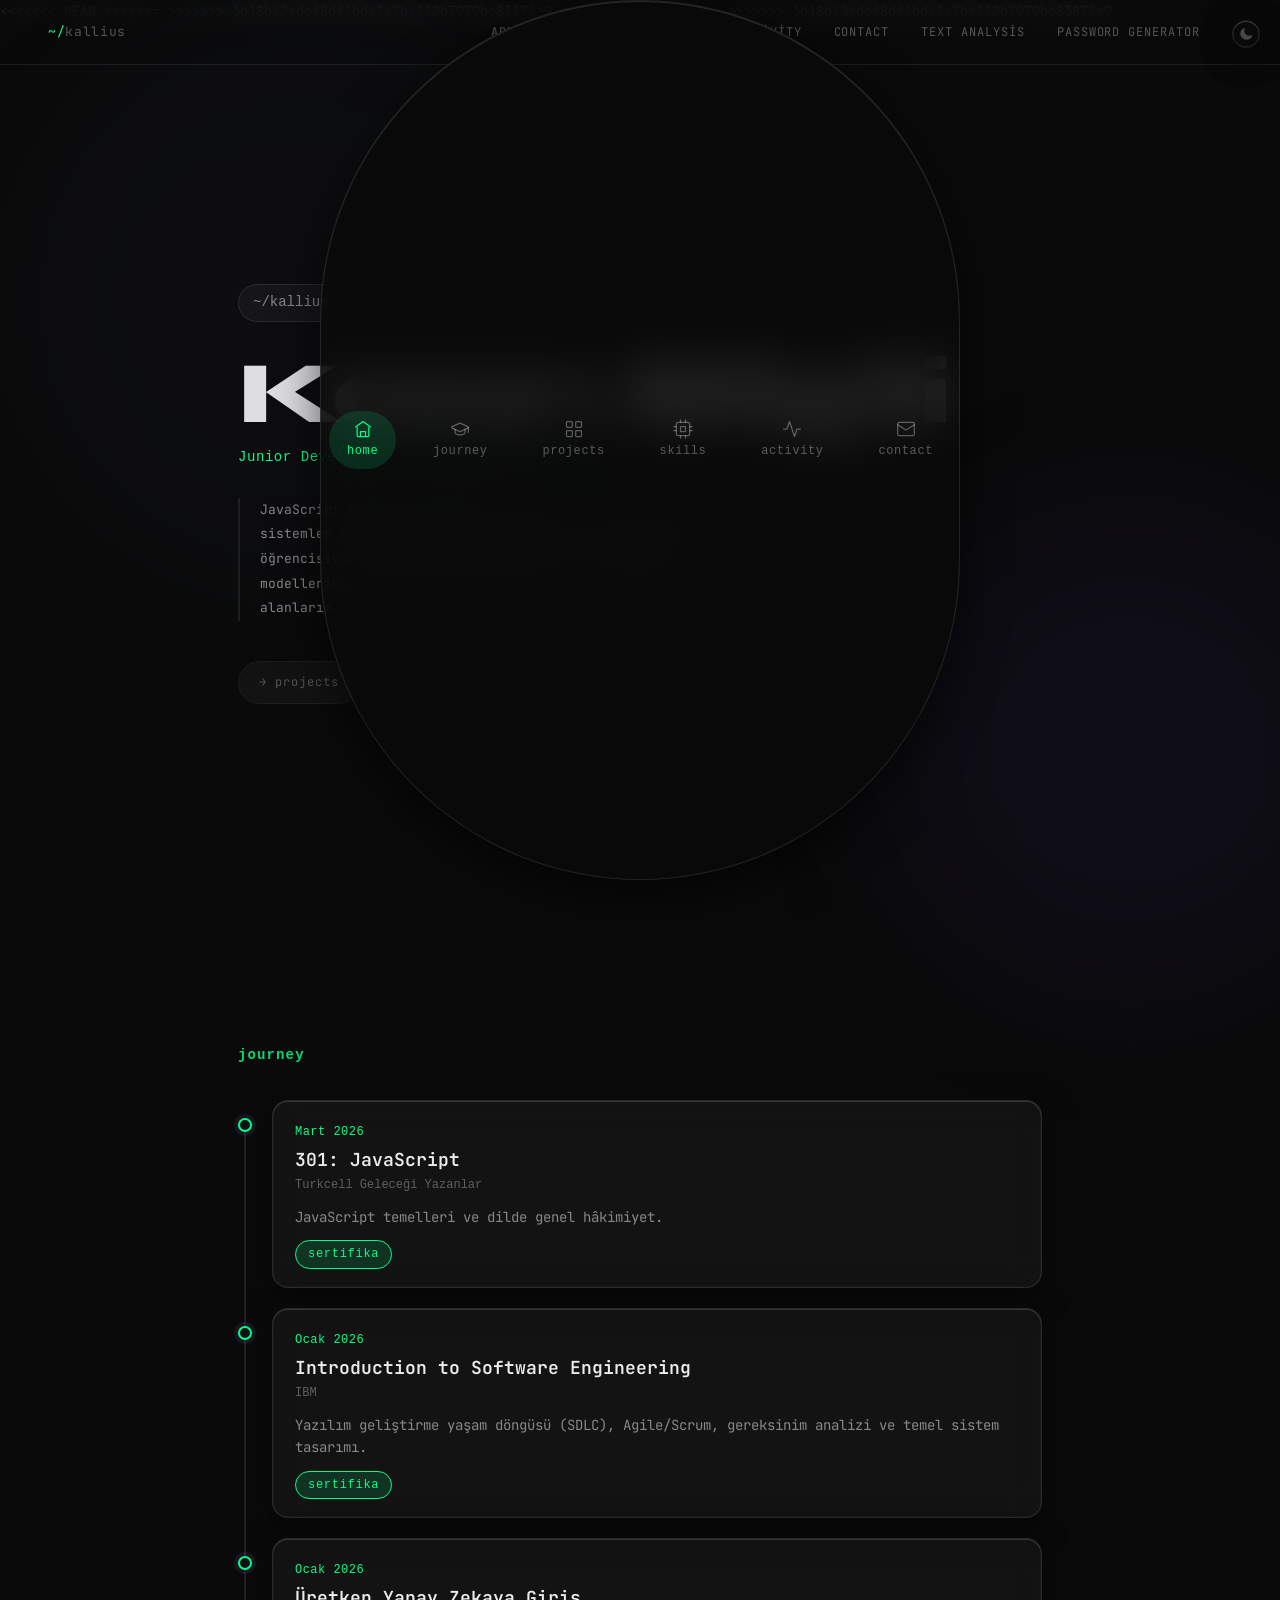
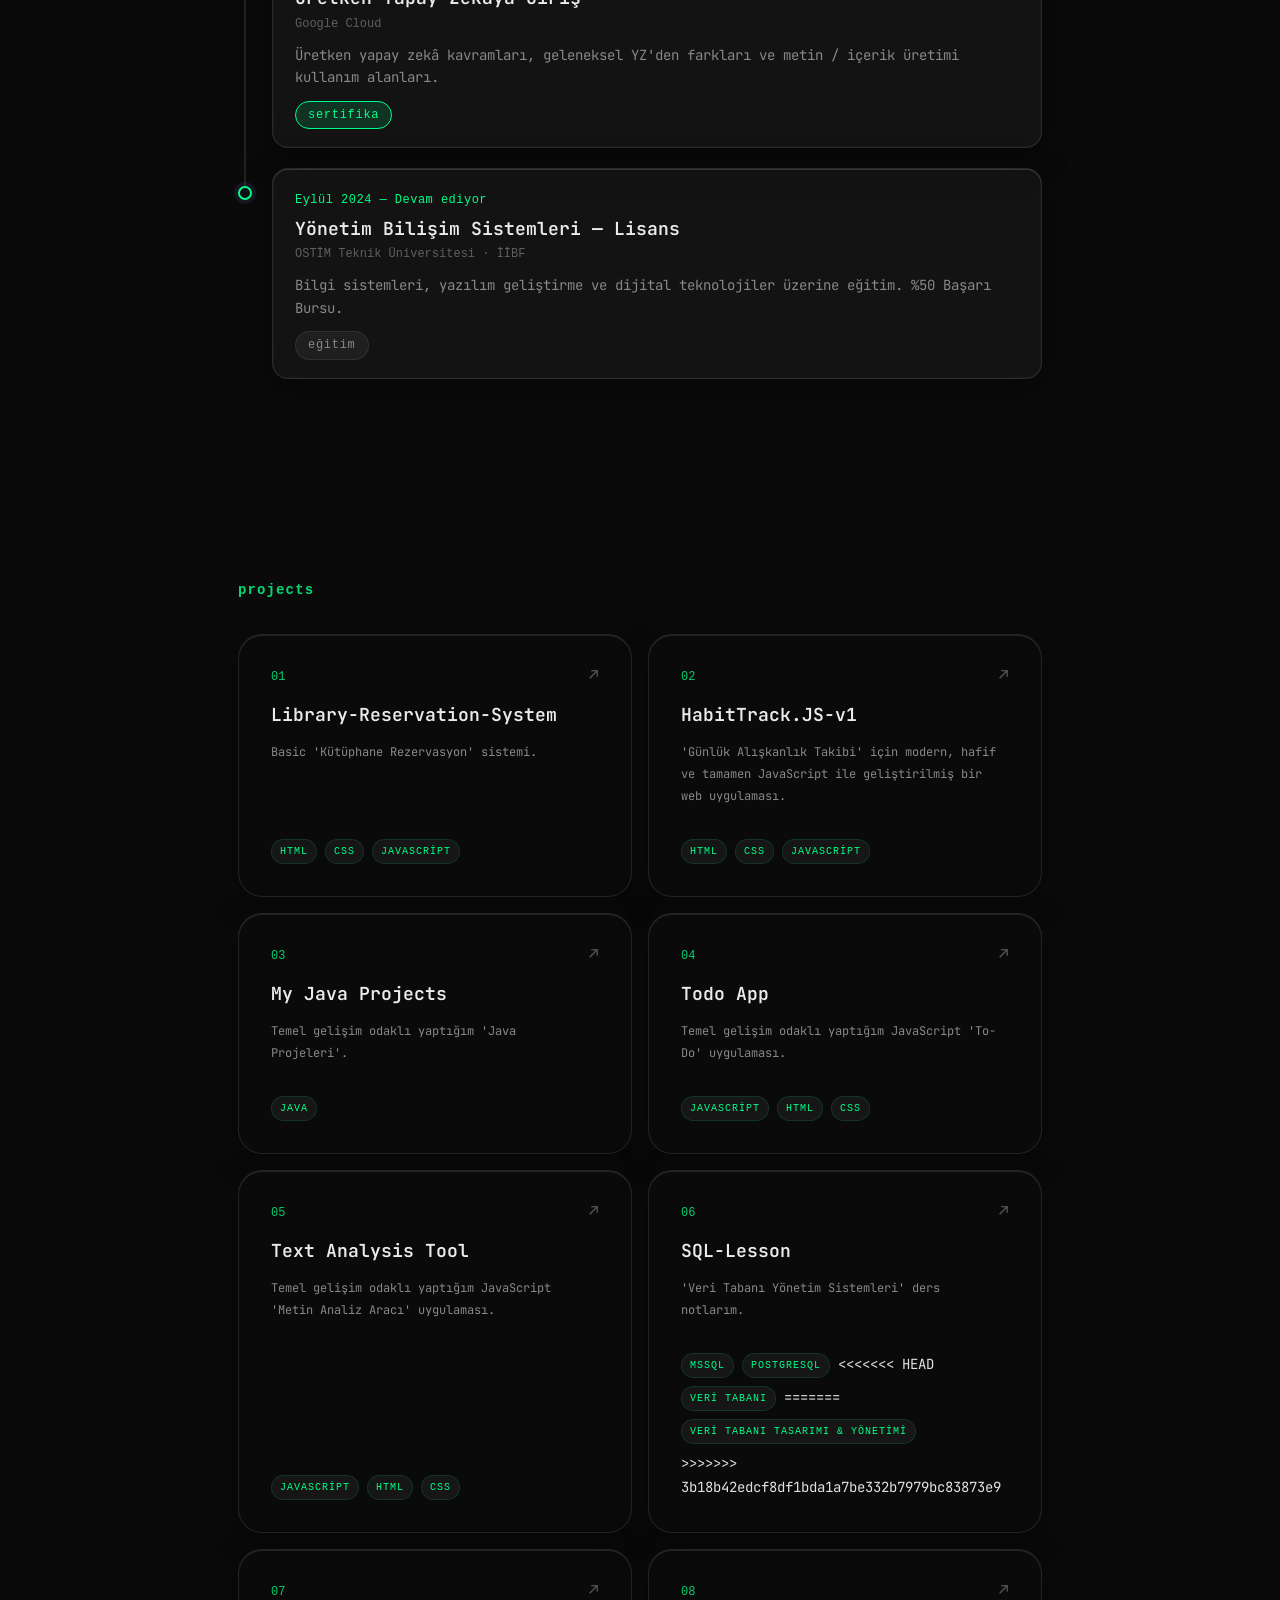
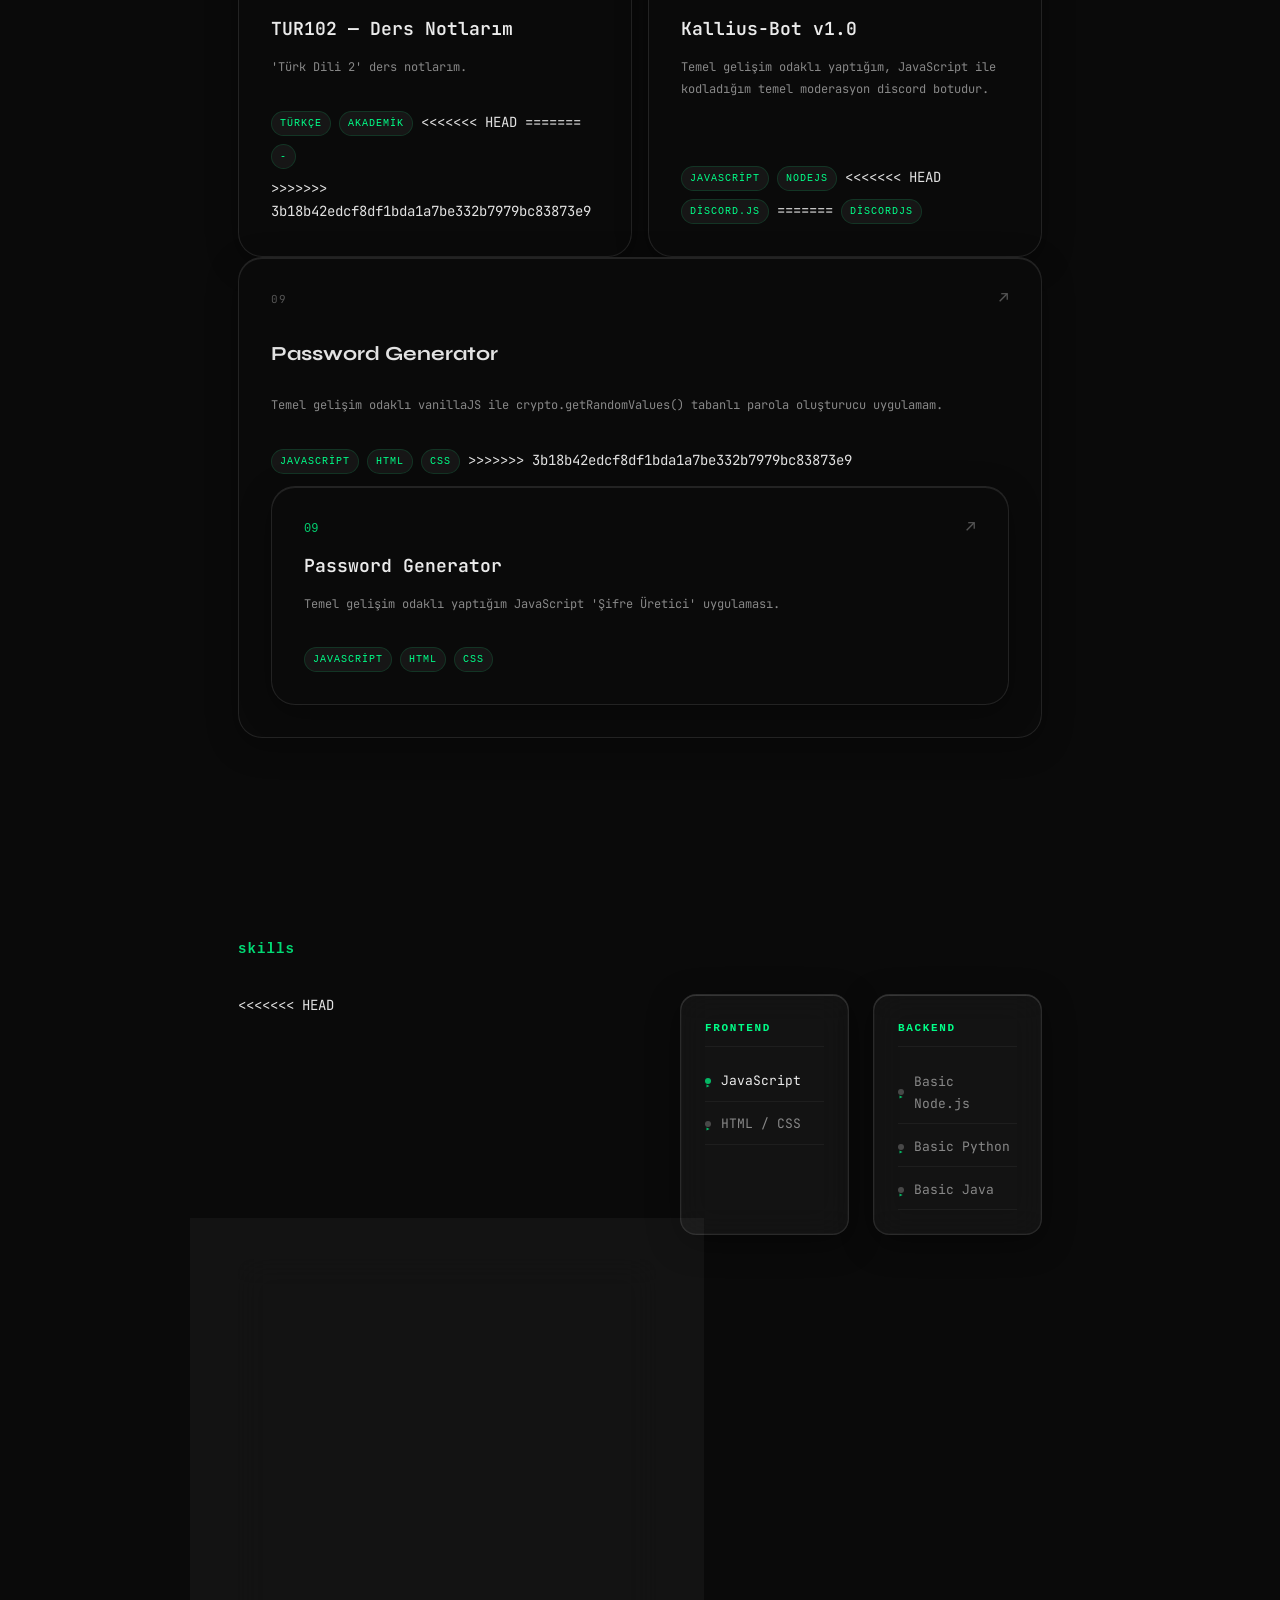
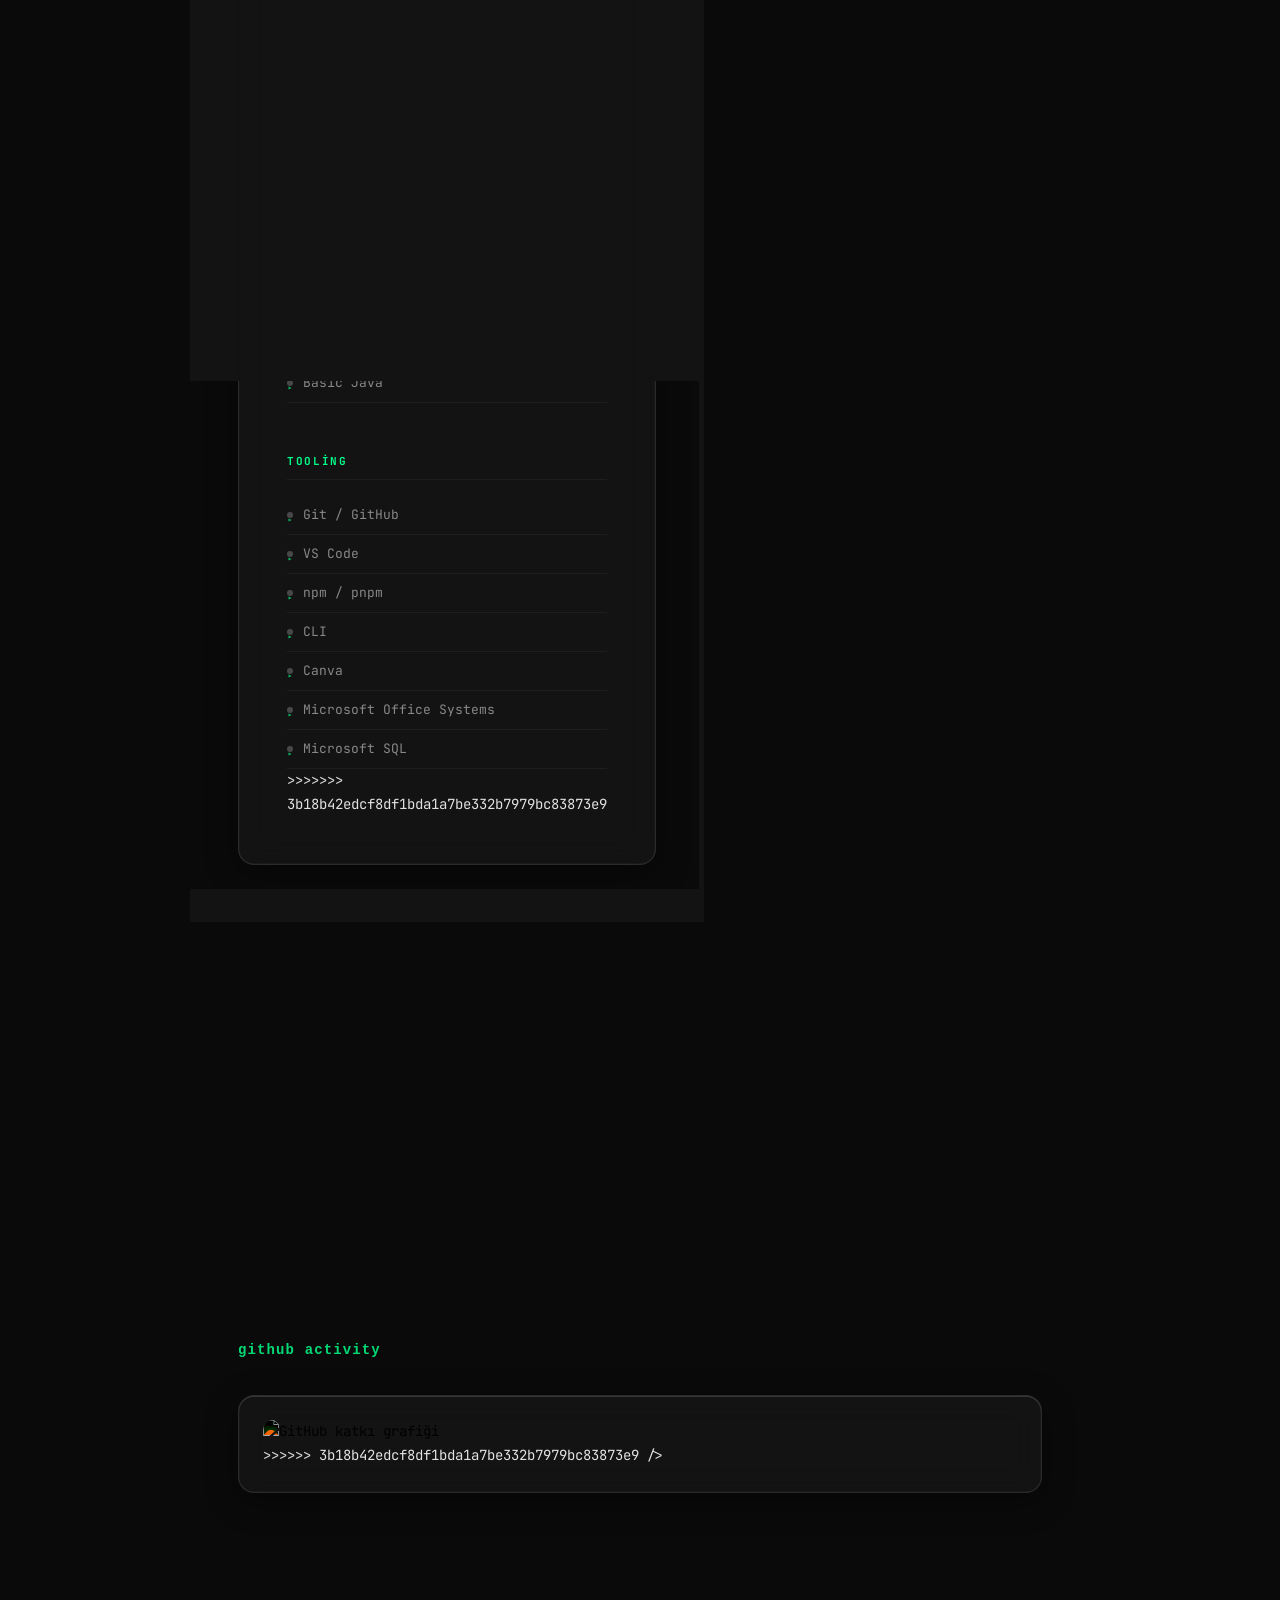
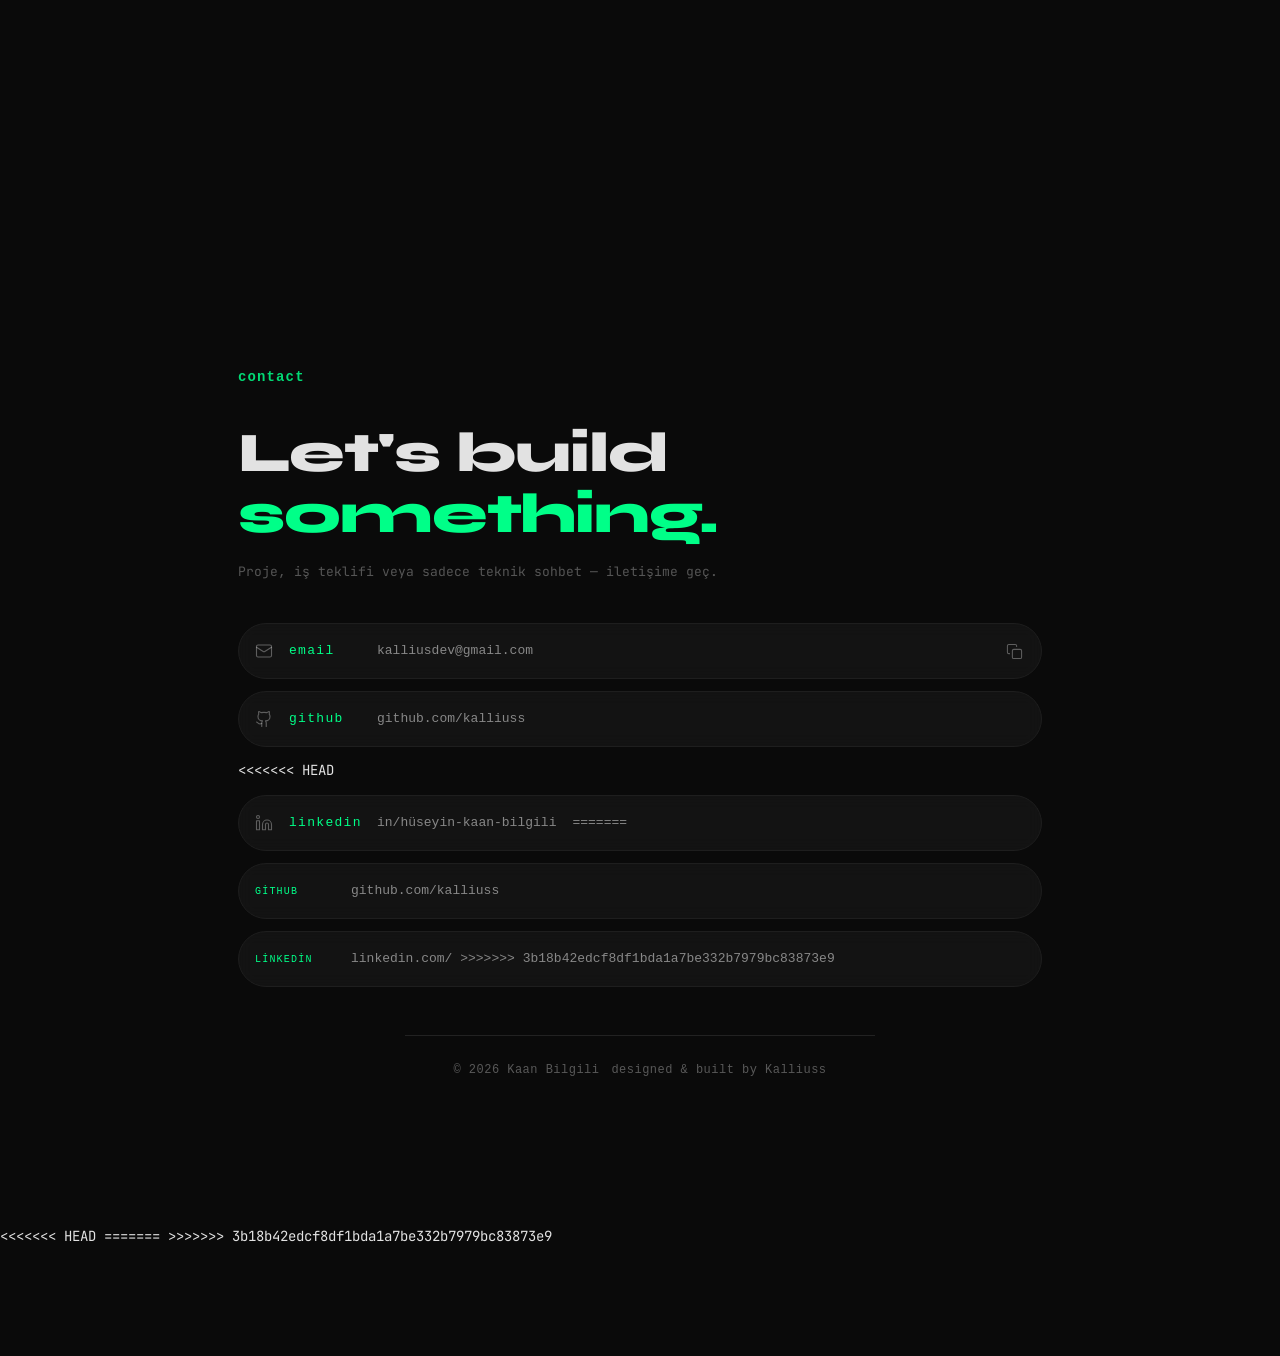
==== commit 76b24d52: "Merge branch 'main' of https://github.com/kalliuss/portfolio" ====
--- a/index.html
+++ b/index.html
@@ -1,7 +1,8 @@
 <!DOCTYPE html>
-<html lang="en">
+<html lang="tr">
 <head>
   <meta charset="UTF-8" />
+<<<<<<< HEAD
   <meta name="viewport" content="width=device-width, initial-scale=1.0, viewport-fit=cover" />
   <title>Kaan Bilgili — Junior Developer</title>
 
@@ -31,12 +32,469 @@
       }
     })();
   </script>
+=======
+  <meta name="viewport" content="width=device-width, initial-scale=1.0" />
+  <meta name="description" content="Kaan Bilgili — Junior Developer. JavaScript odaklı, backend'den mobil'e uzanan projeler geliştiren MIS öğrencisi." />
+  <meta property="og:title" content="Kaan Bilgili — Junior Developer" />
+  <meta property="og:description" content="JavaScript odaklı, backend'den mobil'e uzanan projeler. MIS öğrencisi ve builder." />
+  <meta property="og:type" content="website" />
+  <meta name="theme-color" content="#0a0a0a" id="themeColor" />
+  <title>Kaan Bilgili</title>
+
+  <!-- FOUC guard: temayı CSS yüklenmeden önce ata -->
+  <script>(function(){try{var t=localStorage.getItem('theme');if(t==='light')document.documentElement.dataset.theme='light';}catch(e){}})();</script>
+
+  <link rel="preconnect" href="https://fonts.googleapis.com" />
+  <link rel="preconnect" href="https://fonts.gstatic.com" crossorigin />
+  <link href="https://fonts.googleapis.com/css2?family=JetBrains+Mono:wght@300;400;500;700&family=Syne:wght@400;700;800&display=swap" rel="stylesheet" />
+  <link rel="icon" href="/favicon.ico" type="image/x-icon">
+
+  <style>
+    *, *::before, *::after { box-sizing: border-box; margin: 0; padding: 0; }
+
+    :root {
+      /* Dark theme — varsayılan */
+      --bg: #0a0a0a;
+      --surface: #111111;
+      --border: #1e1e1e;
+      --text: #e2e2e2;
+      --muted: #555;
+      --text-secondary: #888;
+      --accent: #00ff88;
+      --accent-dim: #00ff8822;
+      --nav-bg: rgba(10,10,10,0.85);
+      --noise-opacity: 0.35;
+      --cursor-blend: screen;
+      --mono: 'JetBrains Mono', monospace;
+      --sans: 'Syne', sans-serif;
+    }
+
+    :root[data-theme="light"] {
+      --bg: #fafafa;
+      --surface: #ffffff;
+      --border: #e5e5e5;
+      --text: #111111;
+      --muted: #666;
+      --text-secondary: #555;
+      --accent: #00a85a;
+      --accent-dim: #00a85a15;
+      --nav-bg: rgba(250,250,250,0.85);
+      --noise-opacity: 0.08;
+      --cursor-blend: multiply;
+    }
+
+    html { scroll-behavior: smooth; }
+
+    body {
+      background: var(--bg);
+      color: var(--text);
+      font-family: var(--mono);
+      font-size: 14px;
+      line-height: 1.7;
+    }
+
+    /* Custom cursor — yalnızca pointer cihazlarda */
+    @media (hover: hover) and (pointer: fine) {
+      body { cursor: none; }
+      a, button { cursor: none; }
+
+      .cursor {
+        width: 8px; height: 8px;
+        background: var(--accent);
+        border-radius: 50%;
+        position: fixed;
+        pointer-events: none;
+        z-index: 9999;
+        transition: transform 0.1s ease;
+        mix-blend-mode: var(--cursor-blend);
+      }
+      .cursor-ring {
+        width: 30px; height: 30px;
+        border: 1px solid var(--accent);
+        border-radius: 50%;
+        position: fixed;
+        pointer-events: none;
+        z-index: 9998;
+        transition: all 0.15s ease;
+        opacity: 0.5;
+      }
+    }
+
+    /* Noise overlay */
+    body::before {
+      content: '';
+      position: fixed;
+      inset: 0;
+      background-image: url("data:image/svg+xml,%3Csvg viewBox='0 0 256 256' xmlns='http://www.w3.org/2000/svg'%3E%3Cfilter id='noise'%3E%3CfeTurbulence type='fractalNoise' baseFrequency='0.9' numOctaves='4' stitchTiles='stitch'/%3E%3C/filter%3E%3Crect width='100%25' height='100%25' filter='url(%23noise)' opacity='0.04'/%3E%3C/svg%3E");
+      pointer-events: none;
+      z-index: 100;
+      opacity: var(--noise-opacity);
+      transition: opacity 0.3s;
+    }
+
+    /* NAV */
+    nav {
+      position: fixed;
+      top: 0; left: 0; right: 0;
+      z-index: 50;
+      display: flex;
+      justify-content: space-between;
+      align-items: center;
+      padding: 20px 48px;
+      border-bottom: 1px solid var(--border);
+      background: var(--nav-bg);
+      backdrop-filter: blur(12px);
+    }
+
+    .nav-logo {
+      font-family: var(--mono);
+      font-size: 13px;
+      color: var(--muted);
+      letter-spacing: 0.05em;
+    }
+    .nav-logo span { color: var(--accent); }
+
+    .nav-links {
+      display: flex;
+      gap: 32px;
+      list-style: none;
+      align-items: center;
+    }
+    .nav-links a {
+      color: var(--muted);
+      text-decoration: none;
+      font-size: 12px;
+      letter-spacing: 0.08em;
+      text-transform: uppercase;
+      transition: color 0.2s;
+    }
+    .nav-links a:hover { color: var(--accent); }
+
+    /* Theme toggle */
+    .theme-toggle {
+      background: none;
+      border: 1px solid var(--border);
+      width: 28px;
+      height: 28px;
+      display: flex;
+      align-items: center;
+      justify-content: center;
+      color: var(--muted);
+      transition: border-color 0.2s, color 0.2s;
+      padding: 0;
+    }
+    .theme-toggle:hover {
+      border-color: var(--accent);
+      color: var(--accent);
+    }
+    .theme-toggle:focus-visible {
+      outline: 1px solid var(--accent);
+      outline-offset: 2px;
+    }
+    .theme-toggle svg { width: 14px; height: 14px; fill: currentColor; }
+
+    /* SECTIONS */
+    section {
+      min-height: 100vh;
+      padding: 120px 48px 80px;
+      max-width: 900px;
+      margin: 0 auto;
+    }
+
+    .section-label {
+      font-size: 11px;
+      letter-spacing: 0.2em;
+      text-transform: uppercase;
+      color: var(--accent);
+      margin-bottom: 48px;
+      display: flex;
+      align-items: center;
+      gap: 12px;
+    }
+    .section-label::after {
+      content: '';
+      height: 1px;
+      width: 60px;
+      background: var(--accent);
+      display: block;
+      opacity: 0.4;
+    }
+
+    /* HERO */
+    #hero {
+      display: flex;
+      flex-direction: column;
+      justify-content: center;
+    }
+
+    .hero-prompt {
+      font-size: 12px;
+      color: var(--muted);
+      margin-bottom: 24px;
+    }
+    .hero-prompt .blink {
+      display: inline-block;
+      width: 8px; height: 14px;
+      background: var(--accent);
+      vertical-align: middle;
+      margin-left: 4px;
+      animation: blink 1.1s step-end infinite;
+    }
+    @keyframes blink { 50% { opacity: 0; } }
+
+    .hero-name {
+      font-family: var(--sans);
+      font-size: clamp(48px, 8vw, 88px);
+      font-weight: 800;
+      line-height: 1;
+      letter-spacing: -0.03em;
+      color: var(--text);
+      margin-bottom: 8px;
+    }
+
+    .hero-title {
+      font-size: 13px;
+      color: var(--muted);
+      margin-bottom: 32px;
+      letter-spacing: 0.04em;
+    }
+    .hero-title .highlight { color: var(--accent); }
+
+    .hero-bio {
+      max-width: 520px;
+      color: var(--text-secondary);
+      font-size: 13px;
+      line-height: 1.9;
+      border-left: 2px solid var(--border);
+      padding-left: 20px;
+      margin-bottom: 40px;
+    }
+
+    .hero-links {
+      display: flex;
+      gap: 16px;
+    }
+    .btn {
+      display: inline-flex;
+      align-items: center;
+      gap: 8px;
+      padding: 10px 20px;
+      font-family: var(--mono);
+      font-size: 12px;
+      letter-spacing: 0.08em;
+      text-decoration: none;
+      border: 1px solid var(--border);
+      color: var(--muted);
+      transition: all 0.2s;
+    }
+    .btn:hover {
+      border-color: var(--accent);
+      color: var(--accent);
+      background: var(--accent-dim);
+    }
+    .btn-primary {
+      border-color: var(--accent);
+      color: var(--accent);
+    }
+    .btn-primary:hover { background: var(--accent); color: var(--bg); }
+
+    /* PROJECTS */
+    .project-grid {
+      display: grid;
+      grid-template-columns: 1fr 1fr;
+      gap: 1px;
+      background: var(--border);
+      border: 1px solid var(--border);
+    }
+
+    .project-card {
+      background: var(--bg);
+      padding: 32px;
+      transition: background 0.2s;
+      position: relative;
+      overflow: hidden;
+    }
+    .project-card::before {
+      content: '';
+      position: absolute;
+      top: 0; left: 0;
+      width: 2px;
+      height: 0;
+      background: var(--accent);
+      transition: height 0.3s ease;
+    }
+    .project-card:hover { background: var(--surface); }
+    .project-card:hover::before { height: 100%; }
+
+    .project-num {
+      font-size: 11px;
+      color: var(--muted);
+      margin-bottom: 16px;
+      letter-spacing: 0.1em;
+    }
+    .project-name {
+      font-family: var(--sans);
+      font-size: 20px;
+      font-weight: 700;
+      color: var(--text);
+      margin-bottom: 12px;
+    }
+    .project-desc {
+      font-size: 12px;
+      color: var(--text-secondary);
+      line-height: 1.8;
+      margin-bottom: 20px;
+    }
+    .project-tags {
+      display: flex;
+      flex-wrap: wrap;
+      gap: 8px;
+    }
+    .tag {
+      font-size: 10px;
+      letter-spacing: 0.1em;
+      text-transform: uppercase;
+      color: var(--accent);
+      border: 1px solid var(--accent-dim);
+      padding: 3px 8px;
+    }
+    .project-link {
+      position: absolute;
+      top: 32px; right: 32px;
+      color: var(--muted);
+      text-decoration: none;
+      font-size: 16px;
+      transition: color 0.2s;
+    }
+    .project-link:hover { color: var(--accent); }
+
+    /* SKILLS */
+    .skills-grid {
+      display: grid;
+      grid-template-columns: repeat(3, 1fr);
+      gap: 24px;
+    }
+    .skill-group h3 {
+      font-size: 11px;
+      letter-spacing: 0.15em;
+      text-transform: uppercase;
+      color: var(--accent);
+      margin-bottom: 16px;
+      padding-bottom: 8px;
+      border-bottom: 1px solid var(--border);
+    }
+    .skill-item {
+      display: flex;
+      align-items: center;
+      gap: 10px;
+      padding: 8px 0;
+      font-size: 13px;
+      color: var(--text-secondary);
+      border-bottom: 1px solid var(--border);
+    }
+    .skill-item::before {
+      content: '▸';
+      color: var(--accent);
+      font-size: 10px;
+      opacity: 0.7;
+    }
+
+    /* CONTACT */
+    #contact {
+      min-height: auto;
+      padding-bottom: 120px;
+    }
+    .contact-heading {
+      font-family: var(--sans);
+      font-size: clamp(32px, 5vw, 56px);
+      font-weight: 800;
+      color: var(--text);
+      margin-bottom: 16px;
+      line-height: 1.1;
+    }
+    .contact-heading span { color: var(--accent); }
+    .contact-sub {
+      color: var(--muted);
+      font-size: 13px;
+      margin-bottom: 40px;
+    }
+    .contact-links {
+      display: flex;
+      flex-direction: column;
+      gap: 12px;
+    }
+    .contact-item {
+      display: flex;
+      align-items: center;
+      gap: 16px;
+      color: var(--text-secondary);
+      text-decoration: none;
+      font-size: 13px;
+      padding: 16px;
+      border: 1px solid var(--border);
+      transition: all 0.2s;
+    }
+    .contact-item:hover {
+      border-color: var(--accent);
+      color: var(--text);
+      background: var(--accent-dim);
+    }
+    .contact-item .label {
+      font-size: 10px;
+      letter-spacing: 0.12em;
+      text-transform: uppercase;
+      color: var(--accent);
+      width: 80px;
+      flex-shrink: 0;
+    }
+
+    /* FOOTER */
+    footer {
+      border-top: 1px solid var(--border);
+      padding: 24px 48px;
+      max-width: 900px;
+      margin: 0 auto;
+      display: flex;
+      justify-content: space-between;
+      align-items: center;
+      color: var(--muted);
+      font-size: 11px;
+      letter-spacing: 0.06em;
+    }
+
+    /* FADE IN */
+    .fade-in {
+      opacity: 0;
+      transform: translateY(20px);
+      transition: opacity 0.6s ease, transform 0.6s ease;
+    }
+    .fade-in.visible {
+      opacity: 1;
+      transform: translateY(0);
+    }
+
+    @media (prefers-reduced-motion: reduce) {
+      .fade-in { transition: none; }
+      .blink { animation: none; opacity: 1; }
+    }
+
+    @media (max-width: 640px) {
+      nav { padding: 16px 24px; }
+      .nav-links { gap: 16px; }
+      section { padding: 100px 24px 60px; }
+      .project-grid { grid-template-columns: 1fr; }
+      .skills-grid { grid-template-columns: 1fr 1fr; }
+      footer { flex-direction: column; gap: 8px; text-align: center; }
+    }
+  </style>
+>>>>>>> 3b18b42edcf8df1bda1a7be332b7979bc83873e9
 </head>
 <body>
 
   <!-- SCROLL PROGRESS -->
   <div class="scroll-progress" id="scrollProgress" aria-hidden="true"></div>
 
+<<<<<<< HEAD
   <!-- TEMA TOGGLE -->
   <button class="theme-toggle" id="themeToggle" type="button" aria-label="Açık / koyu tema değiştir" title="Tema değiştir">
     <span class="theme-icon icon-moon" aria-hidden="true">
@@ -46,6 +504,32 @@
       <svg viewBox="0 0 24 24" fill="none" stroke="currentColor" stroke-width="1.5" stroke-linecap="round" stroke-linejoin="round"><circle cx="12" cy="12" r="4"/><path d="M12 2v2M12 20v2M4.93 4.93l1.41 1.41M17.66 17.66l1.41 1.41M2 12h2M20 12h2M6.34 17.66l-1.41 1.41M19.07 4.93l-1.41 1.41"/></svg>
     </span>
   </button>
+=======
+  <nav>
+    <div class="nav-logo"><span>~/</span>kallius</div>
+    <ul class="nav-links">
+      <li><a href="#hero">about</a></li>
+      <li><a href="#projects">projects</a></li>
+      <li><a href="#skills">skills</a></li>
+      <li><a href="#activity">activity</a></li>
+      <li><a href="#contact">contact</a></li>
+      <li><a href="text-analysis-tool/index.html">Text Analysis</a></li>
+      <li><a href="password-generate/password-generator.html">Password Generator</a></li>
+      <li>
+        <button class="theme-toggle" id="themeToggle" aria-label="Tema değiştir" aria-pressed="false">
+          <!-- Moon icon (dark mod aktifken gösterilir) -->
+          <svg id="iconMoon" viewBox="0 0 24 24" xmlns="http://www.w3.org/2000/svg">
+            <path d="M9.528 1.718a.75.75 0 0 1 .162.819A8.97 8.97 0 0 0 9 6a9 9 0 0 0 9 9 8.97 8.97 0 0 0 3.463-.69.75.75 0 0 1 .981.98 10.503 10.503 0 0 1-9.694 6.46c-5.799 0-10.5-4.7-10.5-10.5 0-4.368 2.667-8.112 6.46-9.694a.75.75 0 0 1 .818.162Z"/>
+          </svg>
+          <!-- Sun icon (light mod aktifken gösterilir) -->
+          <svg id="iconSun" viewBox="0 0 24 24" xmlns="http://www.w3.org/2000/svg" style="display:none">
+            <path d="M12 2.25a.75.75 0 0 1 .75.75v2.25a.75.75 0 0 1-1.5 0V3a.75.75 0 0 1 .75-.75ZM7.5 12a4.5 4.5 0 1 1 9 0 4.5 4.5 0 0 1-9 0ZM18.894 6.166a.75.75 0 0 0-1.06-1.06l-1.591 1.59a.75.75 0 1 0 1.06 1.061l1.591-1.59ZM21.75 12a.75.75 0 0 1-.75.75h-2.25a.75.75 0 0 1 0-1.5H21a.75.75 0 0 1 .75.75ZM17.834 18.894a.75.75 0 0 0 1.06-1.06l-1.59-1.591a.75.75 0 1 0-1.061 1.06l1.59 1.591ZM12 18a.75.75 0 0 1 .75.75V21a.75.75 0 0 1-1.5 0v-2.25A.75.75 0 0 1 12 18ZM7.758 17.303a.75.75 0 0 0-1.061-1.06l-1.591 1.59a.75.75 0 0 0 1.06 1.061l1.592-1.59ZM6 12a.75.75 0 0 1-.75.75H3a.75.75 0 0 1 0-1.5h2.25A.75.75 0 0 1 6 12ZM6.697 7.757a.75.75 0 0 0 1.06-1.06l-1.59-1.591a.75.75 0 0 0-1.061 1.06l1.59 1.592Z"/>
+          </svg>
+        </button>
+      </li>
+    </ul>
+  </nav>
+>>>>>>> 3b18b42edcf8df1bda1a7be332b7979bc83873e9
 
   <!-- HERO -->
   <section id="hero">
@@ -188,7 +672,11 @@
         <div class="project-tags">
           <span class="tag">MSSQL</span>
           <span class="tag">PostgreSQL</span>
+<<<<<<< HEAD
           <span class="tag">Veri Tabanı</span>
+=======
+          <span class="tag">Veri Tabanı Tasarımı & Yönetimi</span>
+>>>>>>> 3b18b42edcf8df1bda1a7be332b7979bc83873e9
         </div>
       </article>
 
@@ -200,6 +688,10 @@
         <div class="project-tags">
           <span class="tag">Türkçe</span>
           <span class="tag">Akademik</span>
+<<<<<<< HEAD
+=======
+          <span class="tag">-</span>
+>>>>>>> 3b18b42edcf8df1bda1a7be332b7979bc83873e9
         </div>
       </article>
 
@@ -211,7 +703,23 @@
         <div class="project-tags">
           <span class="tag">JavaScript</span>
           <span class="tag">NodeJS</span>
+<<<<<<< HEAD
           <span class="tag">discord.js</span>
+=======
+          <span class="tag">discordjs</span>
+        </div>
+      </div>
+
+      <div class="project-card">
+        <a href="https://github.com/kalliuss/portfolio/tree/main/password-generate" class="project-link">↗</a>
+        <div class="project-num">09</div>
+        <div class="project-name">Password Generator</div>
+        <p class="project-desc">Temel gelişim odaklı vanillaJS ile crypto.getRandomValues() tabanlı parola oluşturucu uygulamam.</p>
+        <div class="project-tags">
+          <span class="tag">JavaScript</span>
+          <span class="tag">HTML</span>
+          <span class="tag">CSS</span>
+>>>>>>> 3b18b42edcf8df1bda1a7be332b7979bc83873e9
         </div>
       </article>
 
@@ -235,6 +743,7 @@
     <h2 class="section-title">skills</h2>
     <div class="skills-grid">
 
+<<<<<<< HEAD
       <div class="skill-group glass">
         <h3 class="skill-group-title">Frontend</h3>
         <ul class="skill-list">
@@ -263,6 +772,30 @@
           <li class="skill-item">MS Office</li>
           <li class="skill-item">MS SQL</li>
         </ul>
+=======
+      <div class="skill-group">
+        <h3>Frontend</h3>
+        <div class="skill-item">JavaScript</div>
+        <div class="skill-item">HTML / CSS</div>
+      </div>
+
+      <div class="skill-group">
+        <h3>Backend</h3>
+        <div class="skill-item">Basic Node.js</div>
+        <div class="skill-item">Basic Python</div>
+        <div class="skill-item">Basic Java</div>
+      </div>
+
+      <div class="skill-group">
+        <h3>Tooling</h3>
+        <div class="skill-item">Git / GitHub</div>
+        <div class="skill-item">VS Code</div>
+        <div class="skill-item">npm / pnpm</div>
+        <div class="skill-item">CLI</div>
+        <div class="skill-item">Canva</div>
+        <div class="skill-item">Microsoft Office Systems</div>
+        <div class="skill-item">Microsoft SQL</div>
+>>>>>>> 3b18b42edcf8df1bda1a7be332b7979bc83873e9
       </div>
 
     </div>
@@ -273,10 +806,17 @@
     <h2 class="section-title">github activity</h2>
     <div class="glass activity-card">
       <img
+<<<<<<< HEAD
         src="https://ghchart.rshah.org/818cf8/kalliuss"
         alt="GitHub katkı grafiği"
         class="activity-img"
         loading="lazy"
+=======
+        src="https://ghchart.rshah.org/00ff88/kalliuss"
+        id="githubChart"
+        alt="GitHub katkı grafiği"
+        style="width:100%;display:block;opacity:0.95;"
+>>>>>>> 3b18b42edcf8df1bda1a7be332b7979bc83873e9
       />
     </div>
   </section>
@@ -309,12 +849,22 @@
         <span class="contact-label">github</span>
         <span class="contact-value">github.com/kalliuss</span>
       </a>
+<<<<<<< HEAD
       <a href="https://www.linkedin.com/in/hüseyin-kaan-bilgili-34b9592a4" class="contact-item" target="_blank" rel="noopener">
         <span class="contact-icon" aria-hidden="true">
           <svg viewBox="0 0 24 24" fill="none" stroke="currentColor" stroke-width="1.5" stroke-linecap="round" stroke-linejoin="round"><path d="M16 8a6 6 0 0 1 6 6v7h-4v-7a2 2 0 0 0-2-2 2 2 0 0 0-2 2v7h-4v-7a6 6 0 0 1 6-6z"/><rect x="2" y="9" width="4" height="12"/><circle cx="4" cy="4" r="2"/></svg>
         </span>
         <span class="contact-label">linkedin</span>
         <span class="contact-value">in/hüseyin-kaan-bilgili</span>
+=======
+      <a href="https://github.com/kalliuss" target="_blank" class="contact-item">
+        <span class="label">github</span>
+        github.com/kalliuss
+      </a>
+      <a href="https://www.linkedin.com/in/h%C3%BCseyin-kaan-bilgili-34b9592a4" target="_blank" class="contact-item">
+        <span class="label">linkedin</span>
+        linkedin.com/
+>>>>>>> 3b18b42edcf8df1bda1a7be332b7979bc83873e9
       </a>
     </div>
     <footer class="footer">
@@ -363,8 +913,120 @@
     </a>
   </nav>
 
+<<<<<<< HEAD
   <!-- TOAST -->
   <div class="toast" id="toast" role="status" aria-live="polite"></div>
+=======
+  <script>
+    // ── Tema sistemi ──────────────────────────────────────────
+    const html = document.documentElement;
+    const toggleBtn = document.getElementById('themeToggle');
+    const iconSun   = document.getElementById('iconSun');
+    const iconMoon  = document.getElementById('iconMoon');
+    const themeColorMeta = document.getElementById('themeColor');
+
+    function applyTheme(theme) {
+      const isLight = theme === 'light';
+      if (isLight) {
+        html.dataset.theme = 'light';
+      } else {
+        delete html.dataset.theme;
+      }
+      iconSun.style.display  = isLight ? 'block' : 'none';
+      iconMoon.style.display = isLight ? 'none'  : 'block';
+      toggleBtn.setAttribute('aria-pressed', String(isLight));
+      themeColorMeta.content = isLight ? '#fafafa' : '#0a0a0a';
+      updateChartFilter(isLight);
+    }
+
+    function updateChartFilter(isLight) {
+      const chart = document.getElementById('githubChart');
+      chart.style.filter = isLight
+        ? 'hue-rotate(15deg) saturate(0.9)'
+        : 'invert(1) hue-rotate(100deg) brightness(1.3) contrast(1.6) saturate(1.4)';
+    }
+
+    // Kayıtlı temayı uygula (FOUC guard zaten HTML attr'unu ayarladı, bu ikonları senkronlar)
+    applyTheme(localStorage.getItem('theme') || 'dark');
+
+    toggleBtn.addEventListener('click', () => {
+      const next = html.dataset.theme === 'light' ? 'dark' : 'light';
+      localStorage.setItem('theme', next);
+      applyTheme(next);
+    });
+
+    // ── Capability detection ──────────────────────────────────
+    const isPointer     = window.matchMedia('(hover: hover) and (pointer: fine)').matches;
+    const reducedMotion = window.matchMedia('(prefers-reduced-motion: reduce)').matches;
+
+    // ── Custom cursor (yalnızca pointer cihazlar) ─────────────
+    if (isPointer) {
+      const cursor = document.getElementById('cursor');
+      const ring   = document.getElementById('cursorRing');
+      let mx = 0, my = 0, rx = 0, ry = 0;
+
+      document.addEventListener('mousemove', e => {
+        mx = e.clientX; my = e.clientY;
+        cursor.style.left = mx - 4 + 'px';
+        cursor.style.top  = my - 4 + 'px';
+      });
+
+      if (reducedMotion) {
+        // Lerp animasyonu kapalı — ring anlık takip eder
+        document.addEventListener('mousemove', e => {
+          ring.style.left = e.clientX - 15 + 'px';
+          ring.style.top  = e.clientY - 15 + 'px';
+        });
+      } else {
+        (function animateRing() {
+          rx += (mx - rx) * 0.12;
+          ry += (my - ry) * 0.12;
+          ring.style.left = rx - 15 + 'px';
+          ring.style.top  = ry - 15 + 'px';
+          requestAnimationFrame(animateRing);
+        })();
+      }
+
+      document.querySelectorAll('a, button').forEach(el => {
+        el.addEventListener('mouseenter', () => {
+          cursor.style.transform = 'scale(2.5)';
+          ring.style.transform   = 'scale(0.6)';
+          ring.style.opacity     = '1';
+        });
+        el.addEventListener('mouseleave', () => {
+          cursor.style.transform = 'scale(1)';
+          ring.style.transform   = 'scale(1)';
+          ring.style.opacity     = '0.5';
+        });
+      });
+    }
+
+    // ── Scroll fade-in ────────────────────────────────────────
+    const observer = new IntersectionObserver(entries => {
+      entries.forEach(e => {
+        if (e.isIntersecting) {
+          e.target.classList.add('visible');
+          observer.unobserve(e.target);
+        }
+      });
+    }, { threshold: 0.15 });
+
+    document.querySelectorAll('.fade-in').forEach(el => observer.observe(el));
+
+    // ── Hero giriş animasyonu ─────────────────────────────────
+    if (!reducedMotion) {
+      document.querySelectorAll('#hero .hero-prompt, #hero .hero-name, #hero .hero-title, #hero .hero-bio, #hero .hero-links').forEach((el, i) => {
+        el.style.opacity   = '0';
+        el.style.transform = 'translateY(16px)';
+        el.style.transition = `opacity 0.6s ease ${i * 0.1}s, transform 0.6s ease ${i * 0.1}s`;
+        setTimeout(() => {
+          el.style.opacity   = '1';
+          el.style.transform = 'translateY(0)';
+        }, 100);
+      });
+    }
+  </script>
+>>>>>>> 3b18b42edcf8df1bda1a7be332b7979bc83873e9
 
   <script src="main.js?v=5"></script>
 </body>
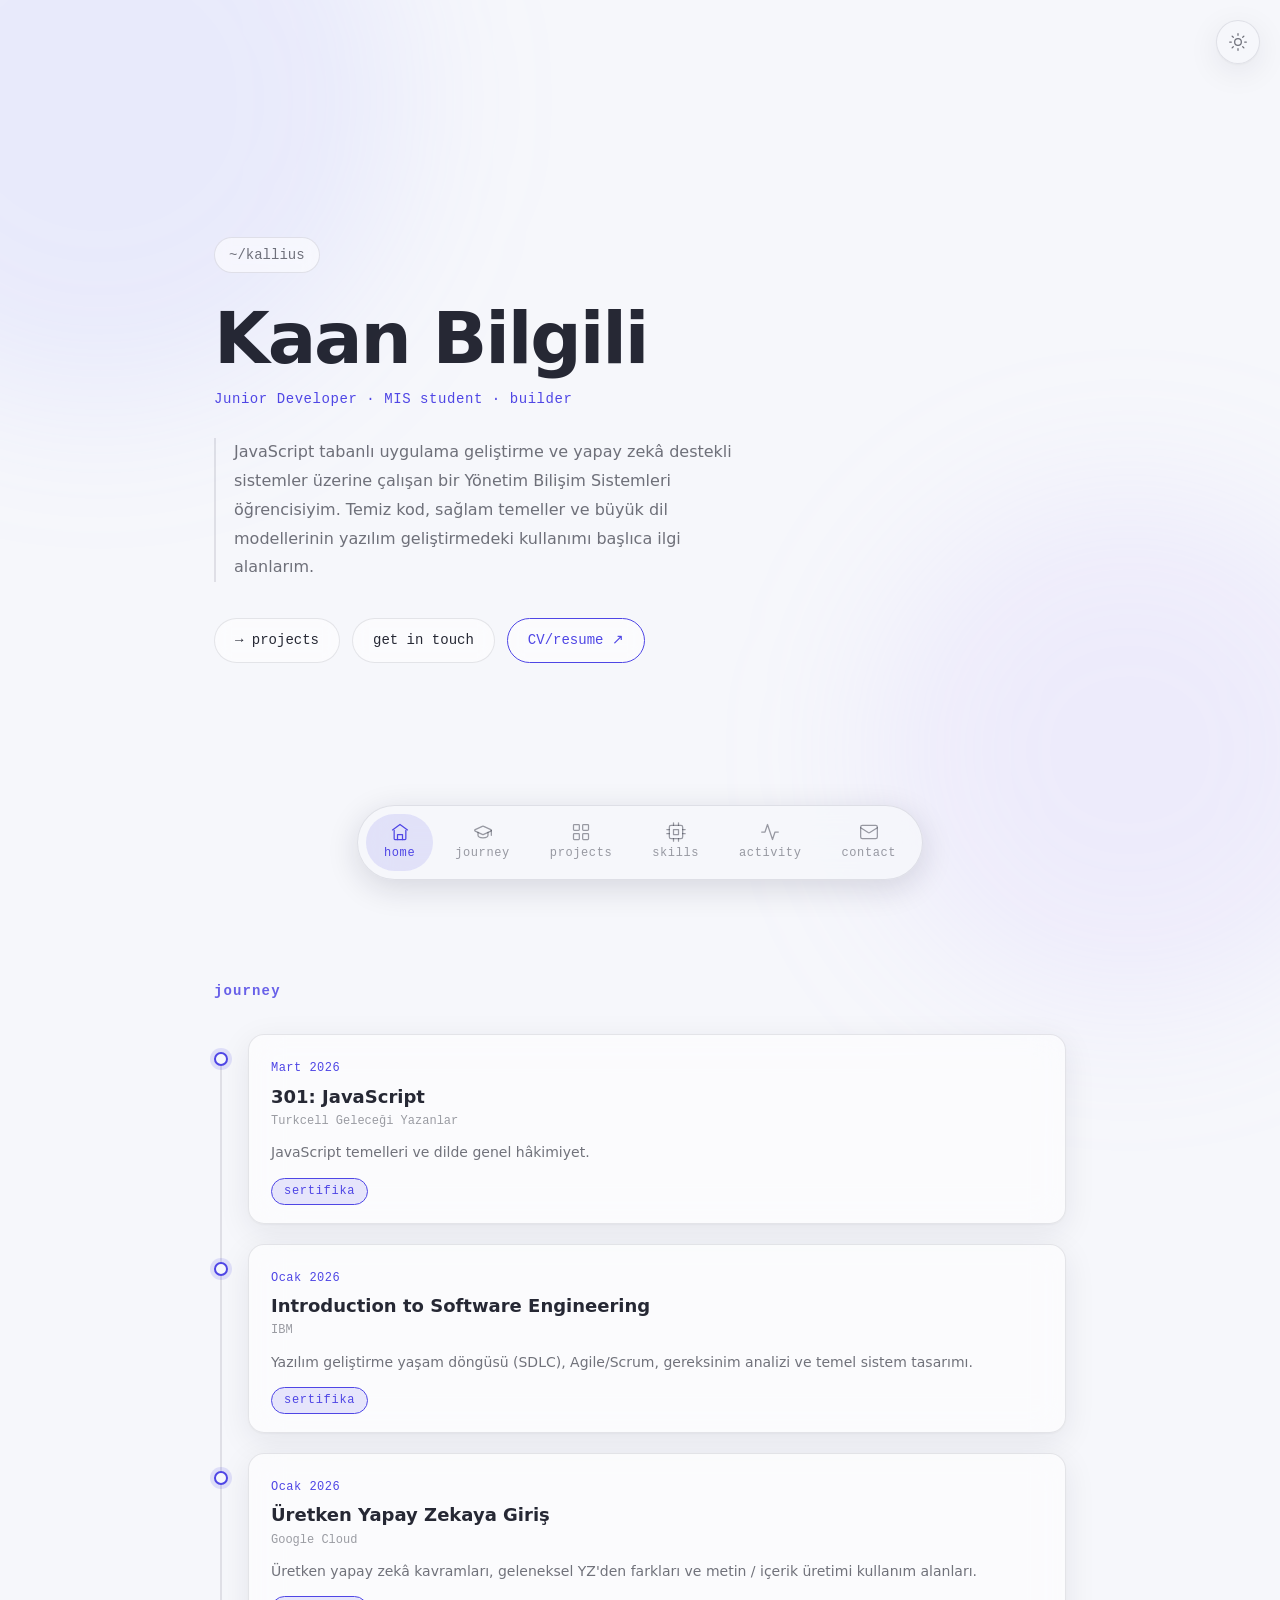
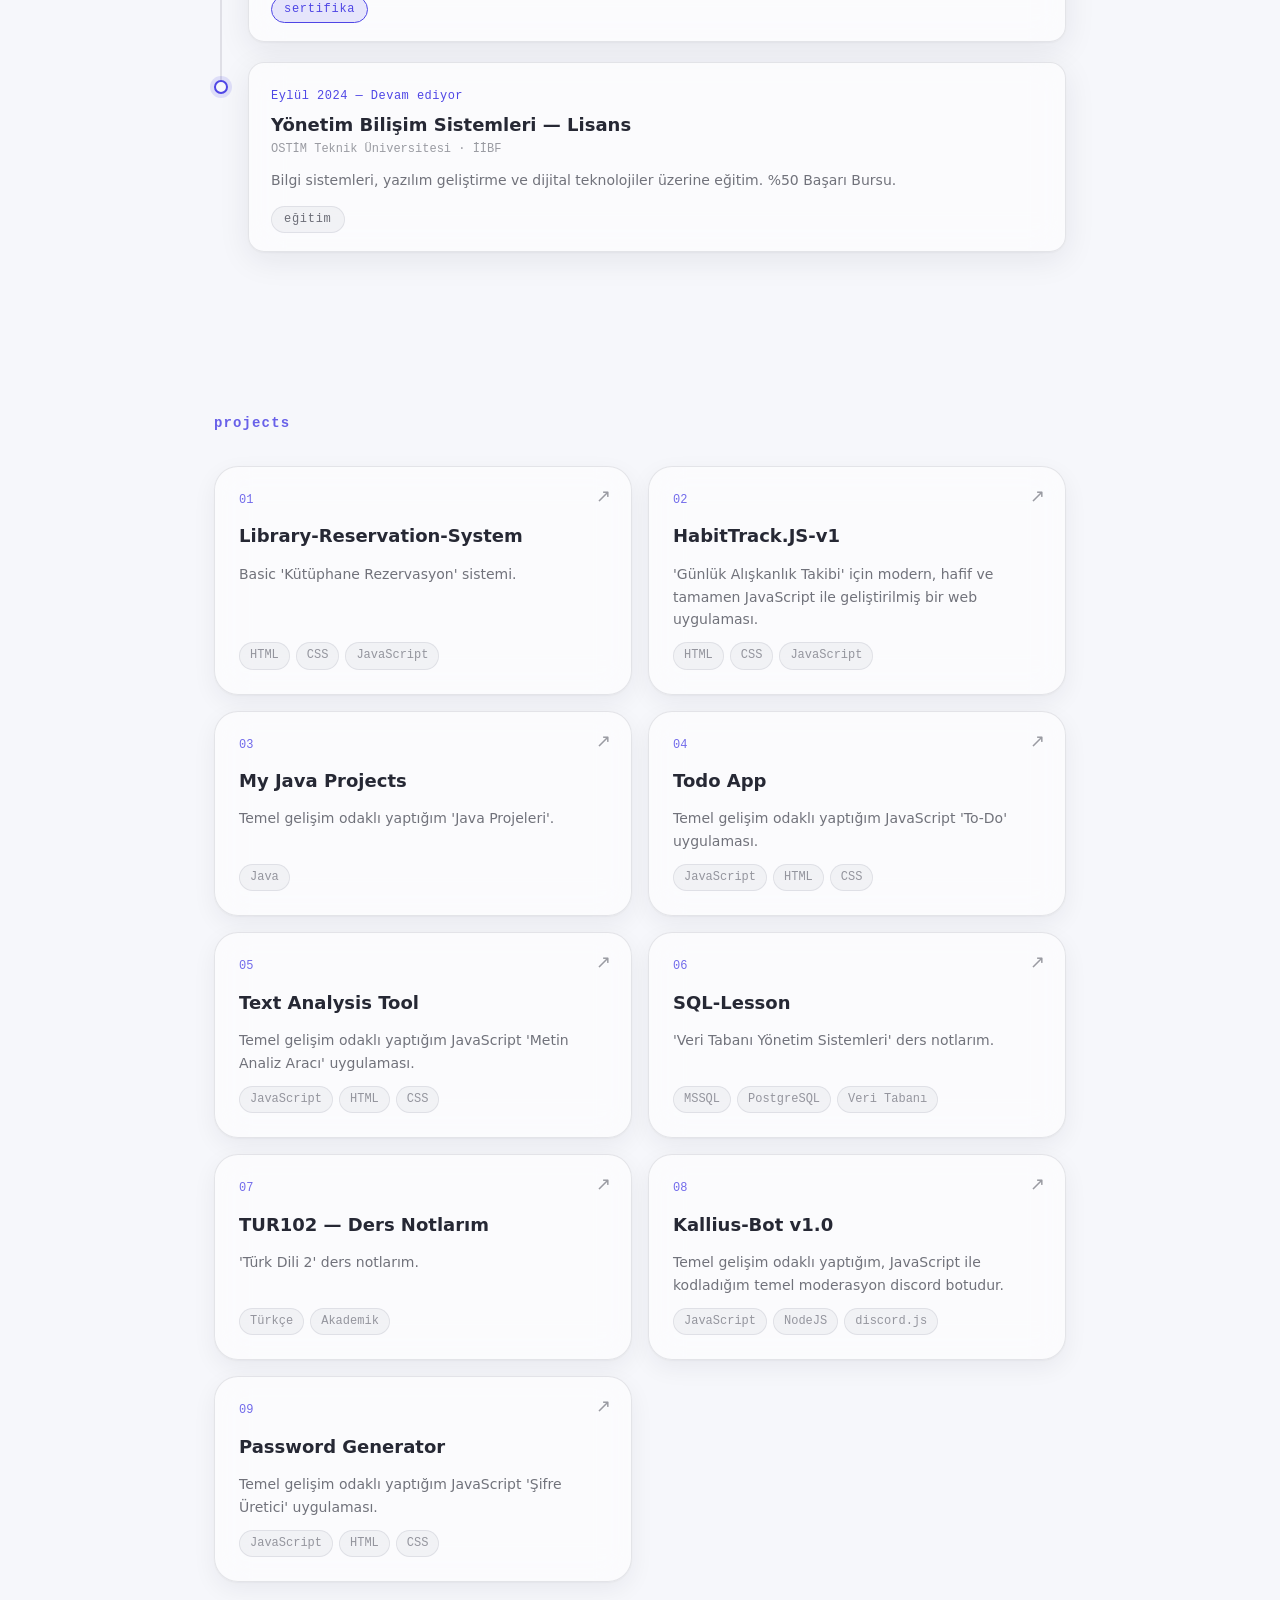
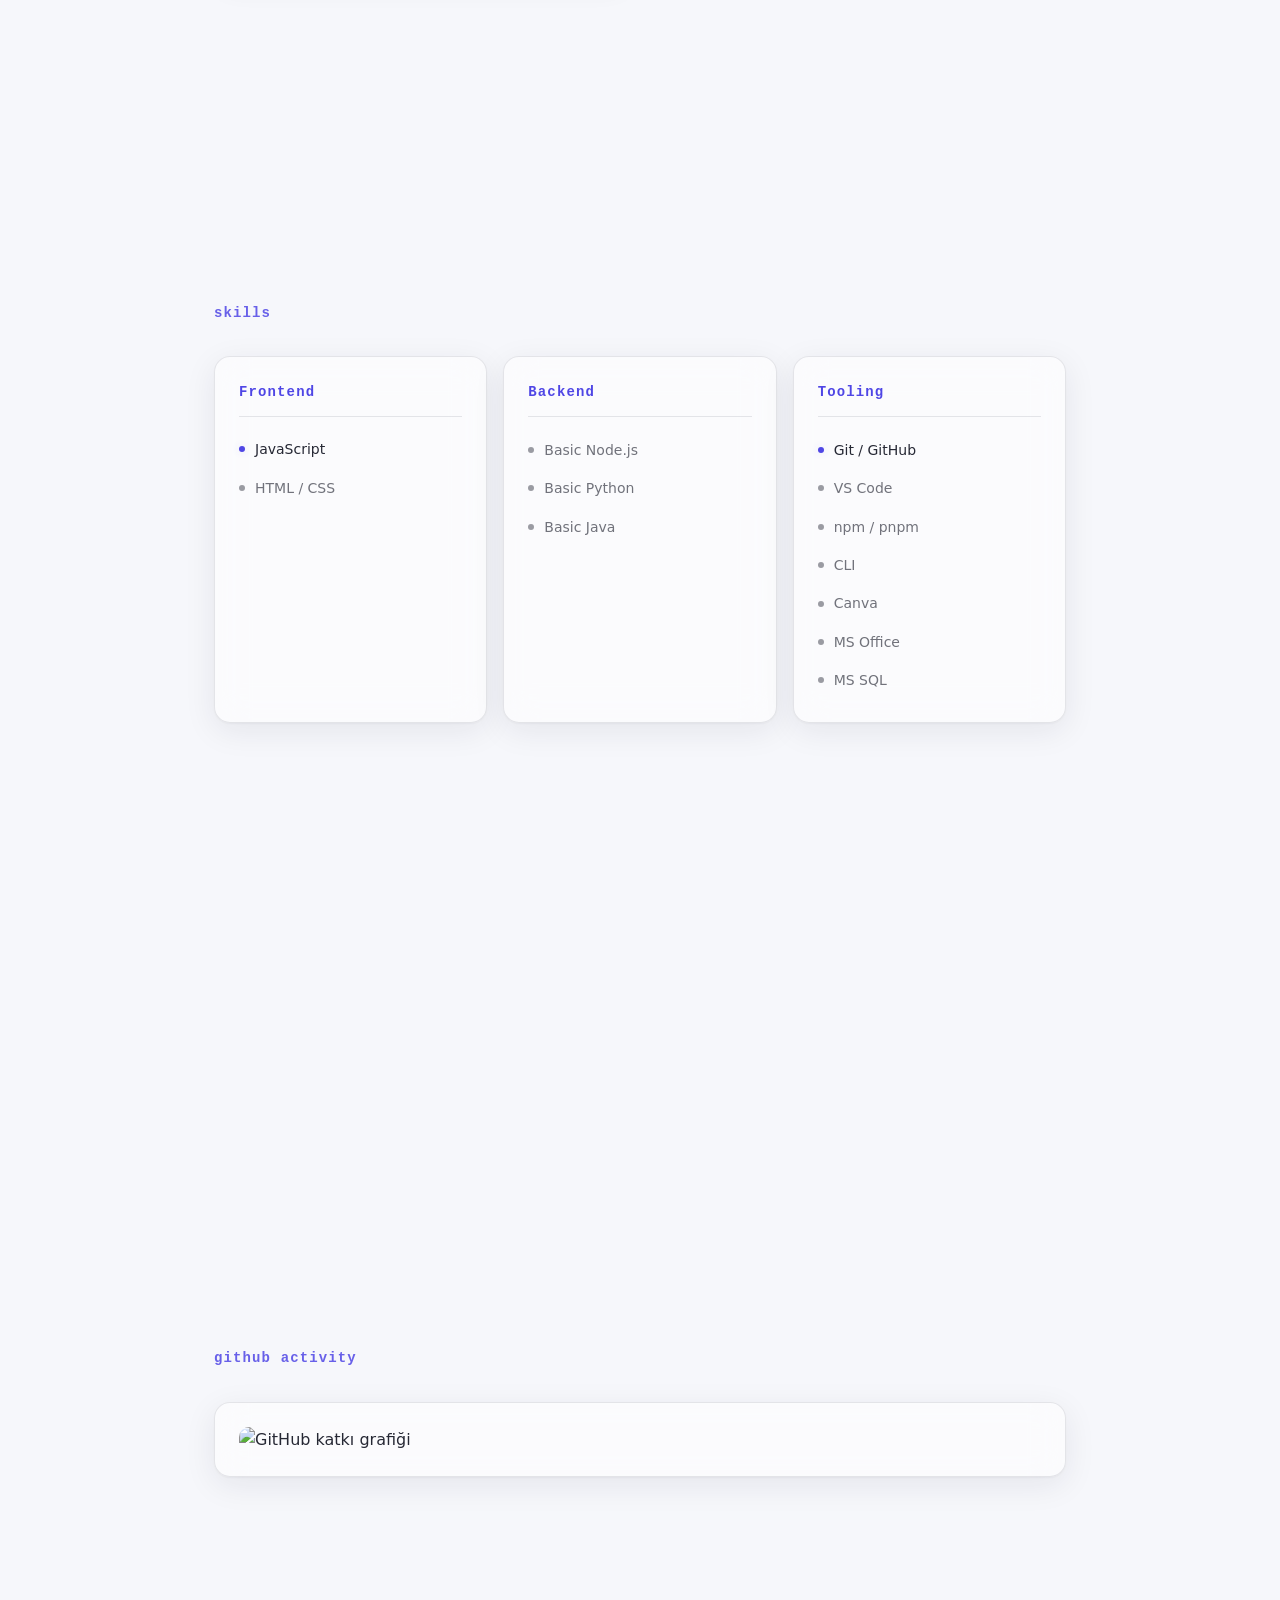
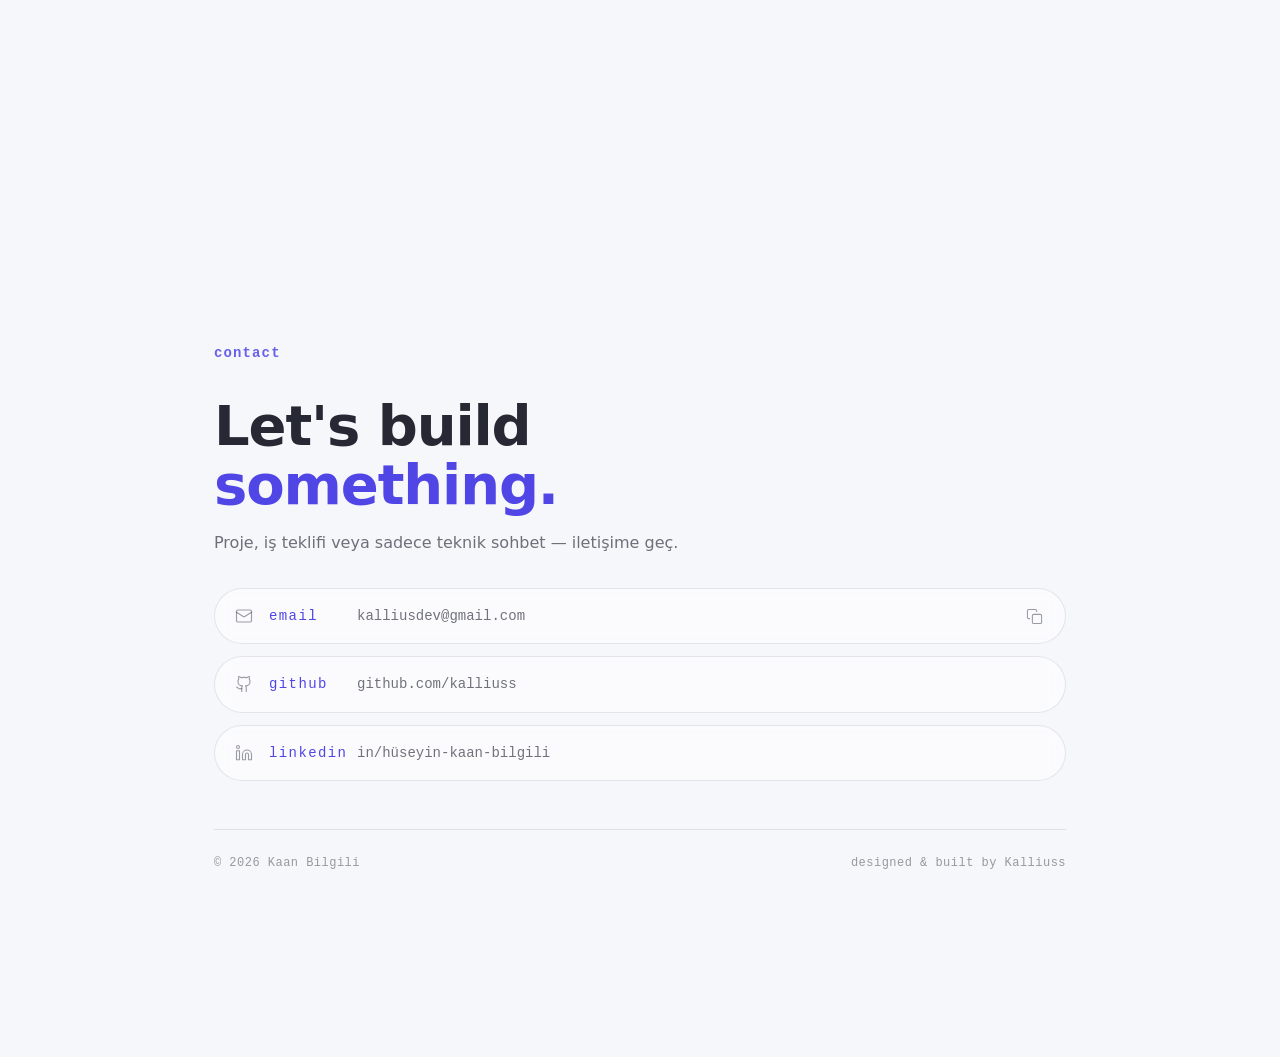
==== commit 718ff353: "fix: merge conflict cozuldu, redesign index.html korundu 76b24d5 merge commit'i index.html'i cakisma" ====
--- a/index.html
+++ b/index.html
@@ -1,8 +1,7 @@
 <!DOCTYPE html>
-<html lang="tr">
+<html lang="en">
 <head>
   <meta charset="UTF-8" />
-<<<<<<< HEAD
   <meta name="viewport" content="width=device-width, initial-scale=1.0, viewport-fit=cover" />
   <title>Kaan Bilgili — Junior Developer</title>
 
@@ -32,469 +31,12 @@
       }
     })();
   </script>
-=======
-  <meta name="viewport" content="width=device-width, initial-scale=1.0" />
-  <meta name="description" content="Kaan Bilgili — Junior Developer. JavaScript odaklı, backend'den mobil'e uzanan projeler geliştiren MIS öğrencisi." />
-  <meta property="og:title" content="Kaan Bilgili — Junior Developer" />
-  <meta property="og:description" content="JavaScript odaklı, backend'den mobil'e uzanan projeler. MIS öğrencisi ve builder." />
-  <meta property="og:type" content="website" />
-  <meta name="theme-color" content="#0a0a0a" id="themeColor" />
-  <title>Kaan Bilgili</title>
-
-  <!-- FOUC guard: temayı CSS yüklenmeden önce ata -->
-  <script>(function(){try{var t=localStorage.getItem('theme');if(t==='light')document.documentElement.dataset.theme='light';}catch(e){}})();</script>
-
-  <link rel="preconnect" href="https://fonts.googleapis.com" />
-  <link rel="preconnect" href="https://fonts.gstatic.com" crossorigin />
-  <link href="https://fonts.googleapis.com/css2?family=JetBrains+Mono:wght@300;400;500;700&family=Syne:wght@400;700;800&display=swap" rel="stylesheet" />
-  <link rel="icon" href="/favicon.ico" type="image/x-icon">
-
-  <style>
-    *, *::before, *::after { box-sizing: border-box; margin: 0; padding: 0; }
-
-    :root {
-      /* Dark theme — varsayılan */
-      --bg: #0a0a0a;
-      --surface: #111111;
-      --border: #1e1e1e;
-      --text: #e2e2e2;
-      --muted: #555;
-      --text-secondary: #888;
-      --accent: #00ff88;
-      --accent-dim: #00ff8822;
-      --nav-bg: rgba(10,10,10,0.85);
-      --noise-opacity: 0.35;
-      --cursor-blend: screen;
-      --mono: 'JetBrains Mono', monospace;
-      --sans: 'Syne', sans-serif;
-    }
-
-    :root[data-theme="light"] {
-      --bg: #fafafa;
-      --surface: #ffffff;
-      --border: #e5e5e5;
-      --text: #111111;
-      --muted: #666;
-      --text-secondary: #555;
-      --accent: #00a85a;
-      --accent-dim: #00a85a15;
-      --nav-bg: rgba(250,250,250,0.85);
-      --noise-opacity: 0.08;
-      --cursor-blend: multiply;
-    }
-
-    html { scroll-behavior: smooth; }
-
-    body {
-      background: var(--bg);
-      color: var(--text);
-      font-family: var(--mono);
-      font-size: 14px;
-      line-height: 1.7;
-    }
-
-    /* Custom cursor — yalnızca pointer cihazlarda */
-    @media (hover: hover) and (pointer: fine) {
-      body { cursor: none; }
-      a, button { cursor: none; }
-
-      .cursor {
-        width: 8px; height: 8px;
-        background: var(--accent);
-        border-radius: 50%;
-        position: fixed;
-        pointer-events: none;
-        z-index: 9999;
-        transition: transform 0.1s ease;
-        mix-blend-mode: var(--cursor-blend);
-      }
-      .cursor-ring {
-        width: 30px; height: 30px;
-        border: 1px solid var(--accent);
-        border-radius: 50%;
-        position: fixed;
-        pointer-events: none;
-        z-index: 9998;
-        transition: all 0.15s ease;
-        opacity: 0.5;
-      }
-    }
-
-    /* Noise overlay */
-    body::before {
-      content: '';
-      position: fixed;
-      inset: 0;
-      background-image: url("data:image/svg+xml,%3Csvg viewBox='0 0 256 256' xmlns='http://www.w3.org/2000/svg'%3E%3Cfilter id='noise'%3E%3CfeTurbulence type='fractalNoise' baseFrequency='0.9' numOctaves='4' stitchTiles='stitch'/%3E%3C/filter%3E%3Crect width='100%25' height='100%25' filter='url(%23noise)' opacity='0.04'/%3E%3C/svg%3E");
-      pointer-events: none;
-      z-index: 100;
-      opacity: var(--noise-opacity);
-      transition: opacity 0.3s;
-    }
-
-    /* NAV */
-    nav {
-      position: fixed;
-      top: 0; left: 0; right: 0;
-      z-index: 50;
-      display: flex;
-      justify-content: space-between;
-      align-items: center;
-      padding: 20px 48px;
-      border-bottom: 1px solid var(--border);
-      background: var(--nav-bg);
-      backdrop-filter: blur(12px);
-    }
-
-    .nav-logo {
-      font-family: var(--mono);
-      font-size: 13px;
-      color: var(--muted);
-      letter-spacing: 0.05em;
-    }
-    .nav-logo span { color: var(--accent); }
-
-    .nav-links {
-      display: flex;
-      gap: 32px;
-      list-style: none;
-      align-items: center;
-    }
-    .nav-links a {
-      color: var(--muted);
-      text-decoration: none;
-      font-size: 12px;
-      letter-spacing: 0.08em;
-      text-transform: uppercase;
-      transition: color 0.2s;
-    }
-    .nav-links a:hover { color: var(--accent); }
-
-    /* Theme toggle */
-    .theme-toggle {
-      background: none;
-      border: 1px solid var(--border);
-      width: 28px;
-      height: 28px;
-      display: flex;
-      align-items: center;
-      justify-content: center;
-      color: var(--muted);
-      transition: border-color 0.2s, color 0.2s;
-      padding: 0;
-    }
-    .theme-toggle:hover {
-      border-color: var(--accent);
-      color: var(--accent);
-    }
-    .theme-toggle:focus-visible {
-      outline: 1px solid var(--accent);
-      outline-offset: 2px;
-    }
-    .theme-toggle svg { width: 14px; height: 14px; fill: currentColor; }
-
-    /* SECTIONS */
-    section {
-      min-height: 100vh;
-      padding: 120px 48px 80px;
-      max-width: 900px;
-      margin: 0 auto;
-    }
-
-    .section-label {
-      font-size: 11px;
-      letter-spacing: 0.2em;
-      text-transform: uppercase;
-      color: var(--accent);
-      margin-bottom: 48px;
-      display: flex;
-      align-items: center;
-      gap: 12px;
-    }
-    .section-label::after {
-      content: '';
-      height: 1px;
-      width: 60px;
-      background: var(--accent);
-      display: block;
-      opacity: 0.4;
-    }
-
-    /* HERO */
-    #hero {
-      display: flex;
-      flex-direction: column;
-      justify-content: center;
-    }
-
-    .hero-prompt {
-      font-size: 12px;
-      color: var(--muted);
-      margin-bottom: 24px;
-    }
-    .hero-prompt .blink {
-      display: inline-block;
-      width: 8px; height: 14px;
-      background: var(--accent);
-      vertical-align: middle;
-      margin-left: 4px;
-      animation: blink 1.1s step-end infinite;
-    }
-    @keyframes blink { 50% { opacity: 0; } }
-
-    .hero-name {
-      font-family: var(--sans);
-      font-size: clamp(48px, 8vw, 88px);
-      font-weight: 800;
-      line-height: 1;
-      letter-spacing: -0.03em;
-      color: var(--text);
-      margin-bottom: 8px;
-    }
-
-    .hero-title {
-      font-size: 13px;
-      color: var(--muted);
-      margin-bottom: 32px;
-      letter-spacing: 0.04em;
-    }
-    .hero-title .highlight { color: var(--accent); }
-
-    .hero-bio {
-      max-width: 520px;
-      color: var(--text-secondary);
-      font-size: 13px;
-      line-height: 1.9;
-      border-left: 2px solid var(--border);
-      padding-left: 20px;
-      margin-bottom: 40px;
-    }
-
-    .hero-links {
-      display: flex;
-      gap: 16px;
-    }
-    .btn {
-      display: inline-flex;
-      align-items: center;
-      gap: 8px;
-      padding: 10px 20px;
-      font-family: var(--mono);
-      font-size: 12px;
-      letter-spacing: 0.08em;
-      text-decoration: none;
-      border: 1px solid var(--border);
-      color: var(--muted);
-      transition: all 0.2s;
-    }
-    .btn:hover {
-      border-color: var(--accent);
-      color: var(--accent);
-      background: var(--accent-dim);
-    }
-    .btn-primary {
-      border-color: var(--accent);
-      color: var(--accent);
-    }
-    .btn-primary:hover { background: var(--accent); color: var(--bg); }
-
-    /* PROJECTS */
-    .project-grid {
-      display: grid;
-      grid-template-columns: 1fr 1fr;
-      gap: 1px;
-      background: var(--border);
-      border: 1px solid var(--border);
-    }
-
-    .project-card {
-      background: var(--bg);
-      padding: 32px;
-      transition: background 0.2s;
-      position: relative;
-      overflow: hidden;
-    }
-    .project-card::before {
-      content: '';
-      position: absolute;
-      top: 0; left: 0;
-      width: 2px;
-      height: 0;
-      background: var(--accent);
-      transition: height 0.3s ease;
-    }
-    .project-card:hover { background: var(--surface); }
-    .project-card:hover::before { height: 100%; }
-
-    .project-num {
-      font-size: 11px;
-      color: var(--muted);
-      margin-bottom: 16px;
-      letter-spacing: 0.1em;
-    }
-    .project-name {
-      font-family: var(--sans);
-      font-size: 20px;
-      font-weight: 700;
-      color: var(--text);
-      margin-bottom: 12px;
-    }
-    .project-desc {
-      font-size: 12px;
-      color: var(--text-secondary);
-      line-height: 1.8;
-      margin-bottom: 20px;
-    }
-    .project-tags {
-      display: flex;
-      flex-wrap: wrap;
-      gap: 8px;
-    }
-    .tag {
-      font-size: 10px;
-      letter-spacing: 0.1em;
-      text-transform: uppercase;
-      color: var(--accent);
-      border: 1px solid var(--accent-dim);
-      padding: 3px 8px;
-    }
-    .project-link {
-      position: absolute;
-      top: 32px; right: 32px;
-      color: var(--muted);
-      text-decoration: none;
-      font-size: 16px;
-      transition: color 0.2s;
-    }
-    .project-link:hover { color: var(--accent); }
-
-    /* SKILLS */
-    .skills-grid {
-      display: grid;
-      grid-template-columns: repeat(3, 1fr);
-      gap: 24px;
-    }
-    .skill-group h3 {
-      font-size: 11px;
-      letter-spacing: 0.15em;
-      text-transform: uppercase;
-      color: var(--accent);
-      margin-bottom: 16px;
-      padding-bottom: 8px;
-      border-bottom: 1px solid var(--border);
-    }
-    .skill-item {
-      display: flex;
-      align-items: center;
-      gap: 10px;
-      padding: 8px 0;
-      font-size: 13px;
-      color: var(--text-secondary);
-      border-bottom: 1px solid var(--border);
-    }
-    .skill-item::before {
-      content: '▸';
-      color: var(--accent);
-      font-size: 10px;
-      opacity: 0.7;
-    }
-
-    /* CONTACT */
-    #contact {
-      min-height: auto;
-      padding-bottom: 120px;
-    }
-    .contact-heading {
-      font-family: var(--sans);
-      font-size: clamp(32px, 5vw, 56px);
-      font-weight: 800;
-      color: var(--text);
-      margin-bottom: 16px;
-      line-height: 1.1;
-    }
-    .contact-heading span { color: var(--accent); }
-    .contact-sub {
-      color: var(--muted);
-      font-size: 13px;
-      margin-bottom: 40px;
-    }
-    .contact-links {
-      display: flex;
-      flex-direction: column;
-      gap: 12px;
-    }
-    .contact-item {
-      display: flex;
-      align-items: center;
-      gap: 16px;
-      color: var(--text-secondary);
-      text-decoration: none;
-      font-size: 13px;
-      padding: 16px;
-      border: 1px solid var(--border);
-      transition: all 0.2s;
-    }
-    .contact-item:hover {
-      border-color: var(--accent);
-      color: var(--text);
-      background: var(--accent-dim);
-    }
-    .contact-item .label {
-      font-size: 10px;
-      letter-spacing: 0.12em;
-      text-transform: uppercase;
-      color: var(--accent);
-      width: 80px;
-      flex-shrink: 0;
-    }
-
-    /* FOOTER */
-    footer {
-      border-top: 1px solid var(--border);
-      padding: 24px 48px;
-      max-width: 900px;
-      margin: 0 auto;
-      display: flex;
-      justify-content: space-between;
-      align-items: center;
-      color: var(--muted);
-      font-size: 11px;
-      letter-spacing: 0.06em;
-    }
-
-    /* FADE IN */
-    .fade-in {
-      opacity: 0;
-      transform: translateY(20px);
-      transition: opacity 0.6s ease, transform 0.6s ease;
-    }
-    .fade-in.visible {
-      opacity: 1;
-      transform: translateY(0);
-    }
-
-    @media (prefers-reduced-motion: reduce) {
-      .fade-in { transition: none; }
-      .blink { animation: none; opacity: 1; }
-    }
-
-    @media (max-width: 640px) {
-      nav { padding: 16px 24px; }
-      .nav-links { gap: 16px; }
-      section { padding: 100px 24px 60px; }
-      .project-grid { grid-template-columns: 1fr; }
-      .skills-grid { grid-template-columns: 1fr 1fr; }
-      footer { flex-direction: column; gap: 8px; text-align: center; }
-    }
-  </style>
->>>>>>> 3b18b42edcf8df1bda1a7be332b7979bc83873e9
 </head>
 <body>
 
   <!-- SCROLL PROGRESS -->
   <div class="scroll-progress" id="scrollProgress" aria-hidden="true"></div>
 
-<<<<<<< HEAD
   <!-- TEMA TOGGLE -->
   <button class="theme-toggle" id="themeToggle" type="button" aria-label="Açık / koyu tema değiştir" title="Tema değiştir">
     <span class="theme-icon icon-moon" aria-hidden="true">
@@ -504,32 +46,6 @@
       <svg viewBox="0 0 24 24" fill="none" stroke="currentColor" stroke-width="1.5" stroke-linecap="round" stroke-linejoin="round"><circle cx="12" cy="12" r="4"/><path d="M12 2v2M12 20v2M4.93 4.93l1.41 1.41M17.66 17.66l1.41 1.41M2 12h2M20 12h2M6.34 17.66l-1.41 1.41M19.07 4.93l-1.41 1.41"/></svg>
     </span>
   </button>
-=======
-  <nav>
-    <div class="nav-logo"><span>~/</span>kallius</div>
-    <ul class="nav-links">
-      <li><a href="#hero">about</a></li>
-      <li><a href="#projects">projects</a></li>
-      <li><a href="#skills">skills</a></li>
-      <li><a href="#activity">activity</a></li>
-      <li><a href="#contact">contact</a></li>
-      <li><a href="text-analysis-tool/index.html">Text Analysis</a></li>
-      <li><a href="password-generate/password-generator.html">Password Generator</a></li>
-      <li>
-        <button class="theme-toggle" id="themeToggle" aria-label="Tema değiştir" aria-pressed="false">
-          <!-- Moon icon (dark mod aktifken gösterilir) -->
-          <svg id="iconMoon" viewBox="0 0 24 24" xmlns="http://www.w3.org/2000/svg">
-            <path d="M9.528 1.718a.75.75 0 0 1 .162.819A8.97 8.97 0 0 0 9 6a9 9 0 0 0 9 9 8.97 8.97 0 0 0 3.463-.69.75.75 0 0 1 .981.98 10.503 10.503 0 0 1-9.694 6.46c-5.799 0-10.5-4.7-10.5-10.5 0-4.368 2.667-8.112 6.46-9.694a.75.75 0 0 1 .818.162Z"/>
-          </svg>
-          <!-- Sun icon (light mod aktifken gösterilir) -->
-          <svg id="iconSun" viewBox="0 0 24 24" xmlns="http://www.w3.org/2000/svg" style="display:none">
-            <path d="M12 2.25a.75.75 0 0 1 .75.75v2.25a.75.75 0 0 1-1.5 0V3a.75.75 0 0 1 .75-.75ZM7.5 12a4.5 4.5 0 1 1 9 0 4.5 4.5 0 0 1-9 0ZM18.894 6.166a.75.75 0 0 0-1.06-1.06l-1.591 1.59a.75.75 0 1 0 1.06 1.061l1.591-1.59ZM21.75 12a.75.75 0 0 1-.75.75h-2.25a.75.75 0 0 1 0-1.5H21a.75.75 0 0 1 .75.75ZM17.834 18.894a.75.75 0 0 0 1.06-1.06l-1.59-1.591a.75.75 0 1 0-1.061 1.06l1.59 1.591ZM12 18a.75.75 0 0 1 .75.75V21a.75.75 0 0 1-1.5 0v-2.25A.75.75 0 0 1 12 18ZM7.758 17.303a.75.75 0 0 0-1.061-1.06l-1.591 1.59a.75.75 0 0 0 1.06 1.061l1.592-1.59ZM6 12a.75.75 0 0 1-.75.75H3a.75.75 0 0 1 0-1.5h2.25A.75.75 0 0 1 6 12ZM6.697 7.757a.75.75 0 0 0 1.06-1.06l-1.59-1.591a.75.75 0 0 0-1.061 1.06l1.59 1.592Z"/>
-          </svg>
-        </button>
-      </li>
-    </ul>
-  </nav>
->>>>>>> 3b18b42edcf8df1bda1a7be332b7979bc83873e9
 
   <!-- HERO -->
   <section id="hero">
@@ -672,11 +188,7 @@
         <div class="project-tags">
           <span class="tag">MSSQL</span>
           <span class="tag">PostgreSQL</span>
-<<<<<<< HEAD
           <span class="tag">Veri Tabanı</span>
-=======
-          <span class="tag">Veri Tabanı Tasarımı & Yönetimi</span>
->>>>>>> 3b18b42edcf8df1bda1a7be332b7979bc83873e9
         </div>
       </article>
 
@@ -688,10 +200,6 @@
         <div class="project-tags">
           <span class="tag">Türkçe</span>
           <span class="tag">Akademik</span>
-<<<<<<< HEAD
-=======
-          <span class="tag">-</span>
->>>>>>> 3b18b42edcf8df1bda1a7be332b7979bc83873e9
         </div>
       </article>
 
@@ -703,28 +211,12 @@
         <div class="project-tags">
           <span class="tag">JavaScript</span>
           <span class="tag">NodeJS</span>
-<<<<<<< HEAD
           <span class="tag">discord.js</span>
-=======
-          <span class="tag">discordjs</span>
-        </div>
-      </div>
-
-      <div class="project-card">
-        <a href="https://github.com/kalliuss/portfolio/tree/main/password-generate" class="project-link">↗</a>
-        <div class="project-num">09</div>
-        <div class="project-name">Password Generator</div>
-        <p class="project-desc">Temel gelişim odaklı vanillaJS ile crypto.getRandomValues() tabanlı parola oluşturucu uygulamam.</p>
-        <div class="project-tags">
-          <span class="tag">JavaScript</span>
-          <span class="tag">HTML</span>
-          <span class="tag">CSS</span>
->>>>>>> 3b18b42edcf8df1bda1a7be332b7979bc83873e9
-        </div>
-      </article>
-
-      <article class="project-card">
-        <a href="https://github.com/kalliuss/portfolio/tree/main/password-generate" class="project-link" target="_blank" rel="noopener" aria-label="Password Generator kaynağını aç">↗</a>
+        </div>
+      </article>
+
+      <article class="project-card">
+        <a href="password-generate/password-generator.html" class="project-link" aria-label="Password Generator aracını aç">↗</a>
         <span class="project-number">09</span>
         <h3 class="project-title">Password Generator</h3>
         <p class="project-desc">Temel gelişim odaklı yaptığım JavaScript 'Şifre Üretici' uygulaması.</p>
@@ -743,7 +235,6 @@
     <h2 class="section-title">skills</h2>
     <div class="skills-grid">
 
-<<<<<<< HEAD
       <div class="skill-group glass">
         <h3 class="skill-group-title">Frontend</h3>
         <ul class="skill-list">
@@ -772,30 +263,6 @@
           <li class="skill-item">MS Office</li>
           <li class="skill-item">MS SQL</li>
         </ul>
-=======
-      <div class="skill-group">
-        <h3>Frontend</h3>
-        <div class="skill-item">JavaScript</div>
-        <div class="skill-item">HTML / CSS</div>
-      </div>
-
-      <div class="skill-group">
-        <h3>Backend</h3>
-        <div class="skill-item">Basic Node.js</div>
-        <div class="skill-item">Basic Python</div>
-        <div class="skill-item">Basic Java</div>
-      </div>
-
-      <div class="skill-group">
-        <h3>Tooling</h3>
-        <div class="skill-item">Git / GitHub</div>
-        <div class="skill-item">VS Code</div>
-        <div class="skill-item">npm / pnpm</div>
-        <div class="skill-item">CLI</div>
-        <div class="skill-item">Canva</div>
-        <div class="skill-item">Microsoft Office Systems</div>
-        <div class="skill-item">Microsoft SQL</div>
->>>>>>> 3b18b42edcf8df1bda1a7be332b7979bc83873e9
       </div>
 
     </div>
@@ -806,17 +273,10 @@
     <h2 class="section-title">github activity</h2>
     <div class="glass activity-card">
       <img
-<<<<<<< HEAD
         src="https://ghchart.rshah.org/818cf8/kalliuss"
         alt="GitHub katkı grafiği"
         class="activity-img"
         loading="lazy"
-=======
-        src="https://ghchart.rshah.org/00ff88/kalliuss"
-        id="githubChart"
-        alt="GitHub katkı grafiği"
-        style="width:100%;display:block;opacity:0.95;"
->>>>>>> 3b18b42edcf8df1bda1a7be332b7979bc83873e9
       />
     </div>
   </section>
@@ -849,22 +309,12 @@
         <span class="contact-label">github</span>
         <span class="contact-value">github.com/kalliuss</span>
       </a>
-<<<<<<< HEAD
       <a href="https://www.linkedin.com/in/hüseyin-kaan-bilgili-34b9592a4" class="contact-item" target="_blank" rel="noopener">
         <span class="contact-icon" aria-hidden="true">
           <svg viewBox="0 0 24 24" fill="none" stroke="currentColor" stroke-width="1.5" stroke-linecap="round" stroke-linejoin="round"><path d="M16 8a6 6 0 0 1 6 6v7h-4v-7a2 2 0 0 0-2-2 2 2 0 0 0-2 2v7h-4v-7a6 6 0 0 1 6-6z"/><rect x="2" y="9" width="4" height="12"/><circle cx="4" cy="4" r="2"/></svg>
         </span>
         <span class="contact-label">linkedin</span>
         <span class="contact-value">in/hüseyin-kaan-bilgili</span>
-=======
-      <a href="https://github.com/kalliuss" target="_blank" class="contact-item">
-        <span class="label">github</span>
-        github.com/kalliuss
-      </a>
-      <a href="https://www.linkedin.com/in/h%C3%BCseyin-kaan-bilgili-34b9592a4" target="_blank" class="contact-item">
-        <span class="label">linkedin</span>
-        linkedin.com/
->>>>>>> 3b18b42edcf8df1bda1a7be332b7979bc83873e9
       </a>
     </div>
     <footer class="footer">
@@ -913,120 +363,8 @@
     </a>
   </nav>
 
-<<<<<<< HEAD
   <!-- TOAST -->
   <div class="toast" id="toast" role="status" aria-live="polite"></div>
-=======
-  <script>
-    // ── Tema sistemi ──────────────────────────────────────────
-    const html = document.documentElement;
-    const toggleBtn = document.getElementById('themeToggle');
-    const iconSun   = document.getElementById('iconSun');
-    const iconMoon  = document.getElementById('iconMoon');
-    const themeColorMeta = document.getElementById('themeColor');
-
-    function applyTheme(theme) {
-      const isLight = theme === 'light';
-      if (isLight) {
-        html.dataset.theme = 'light';
-      } else {
-        delete html.dataset.theme;
-      }
-      iconSun.style.display  = isLight ? 'block' : 'none';
-      iconMoon.style.display = isLight ? 'none'  : 'block';
-      toggleBtn.setAttribute('aria-pressed', String(isLight));
-      themeColorMeta.content = isLight ? '#fafafa' : '#0a0a0a';
-      updateChartFilter(isLight);
-    }
-
-    function updateChartFilter(isLight) {
-      const chart = document.getElementById('githubChart');
-      chart.style.filter = isLight
-        ? 'hue-rotate(15deg) saturate(0.9)'
-        : 'invert(1) hue-rotate(100deg) brightness(1.3) contrast(1.6) saturate(1.4)';
-    }
-
-    // Kayıtlı temayı uygula (FOUC guard zaten HTML attr'unu ayarladı, bu ikonları senkronlar)
-    applyTheme(localStorage.getItem('theme') || 'dark');
-
-    toggleBtn.addEventListener('click', () => {
-      const next = html.dataset.theme === 'light' ? 'dark' : 'light';
-      localStorage.setItem('theme', next);
-      applyTheme(next);
-    });
-
-    // ── Capability detection ──────────────────────────────────
-    const isPointer     = window.matchMedia('(hover: hover) and (pointer: fine)').matches;
-    const reducedMotion = window.matchMedia('(prefers-reduced-motion: reduce)').matches;
-
-    // ── Custom cursor (yalnızca pointer cihazlar) ─────────────
-    if (isPointer) {
-      const cursor = document.getElementById('cursor');
-      const ring   = document.getElementById('cursorRing');
-      let mx = 0, my = 0, rx = 0, ry = 0;
-
-      document.addEventListener('mousemove', e => {
-        mx = e.clientX; my = e.clientY;
-        cursor.style.left = mx - 4 + 'px';
-        cursor.style.top  = my - 4 + 'px';
-      });
-
-      if (reducedMotion) {
-        // Lerp animasyonu kapalı — ring anlık takip eder
-        document.addEventListener('mousemove', e => {
-          ring.style.left = e.clientX - 15 + 'px';
-          ring.style.top  = e.clientY - 15 + 'px';
-        });
-      } else {
-        (function animateRing() {
-          rx += (mx - rx) * 0.12;
-          ry += (my - ry) * 0.12;
-          ring.style.left = rx - 15 + 'px';
-          ring.style.top  = ry - 15 + 'px';
-          requestAnimationFrame(animateRing);
-        })();
-      }
-
-      document.querySelectorAll('a, button').forEach(el => {
-        el.addEventListener('mouseenter', () => {
-          cursor.style.transform = 'scale(2.5)';
-          ring.style.transform   = 'scale(0.6)';
-          ring.style.opacity     = '1';
-        });
-        el.addEventListener('mouseleave', () => {
-          cursor.style.transform = 'scale(1)';
-          ring.style.transform   = 'scale(1)';
-          ring.style.opacity     = '0.5';
-        });
-      });
-    }
-
-    // ── Scroll fade-in ────────────────────────────────────────
-    const observer = new IntersectionObserver(entries => {
-      entries.forEach(e => {
-        if (e.isIntersecting) {
-          e.target.classList.add('visible');
-          observer.unobserve(e.target);
-        }
-      });
-    }, { threshold: 0.15 });
-
-    document.querySelectorAll('.fade-in').forEach(el => observer.observe(el));
-
-    // ── Hero giriş animasyonu ─────────────────────────────────
-    if (!reducedMotion) {
-      document.querySelectorAll('#hero .hero-prompt, #hero .hero-name, #hero .hero-title, #hero .hero-bio, #hero .hero-links').forEach((el, i) => {
-        el.style.opacity   = '0';
-        el.style.transform = 'translateY(16px)';
-        el.style.transition = `opacity 0.6s ease ${i * 0.1}s, transform 0.6s ease ${i * 0.1}s`;
-        setTimeout(() => {
-          el.style.opacity   = '1';
-          el.style.transform = 'translateY(0)';
-        }, 100);
-      });
-    }
-  </script>
->>>>>>> 3b18b42edcf8df1bda1a7be332b7979bc83873e9
 
   <script src="main.js?v=5"></script>
 </body>
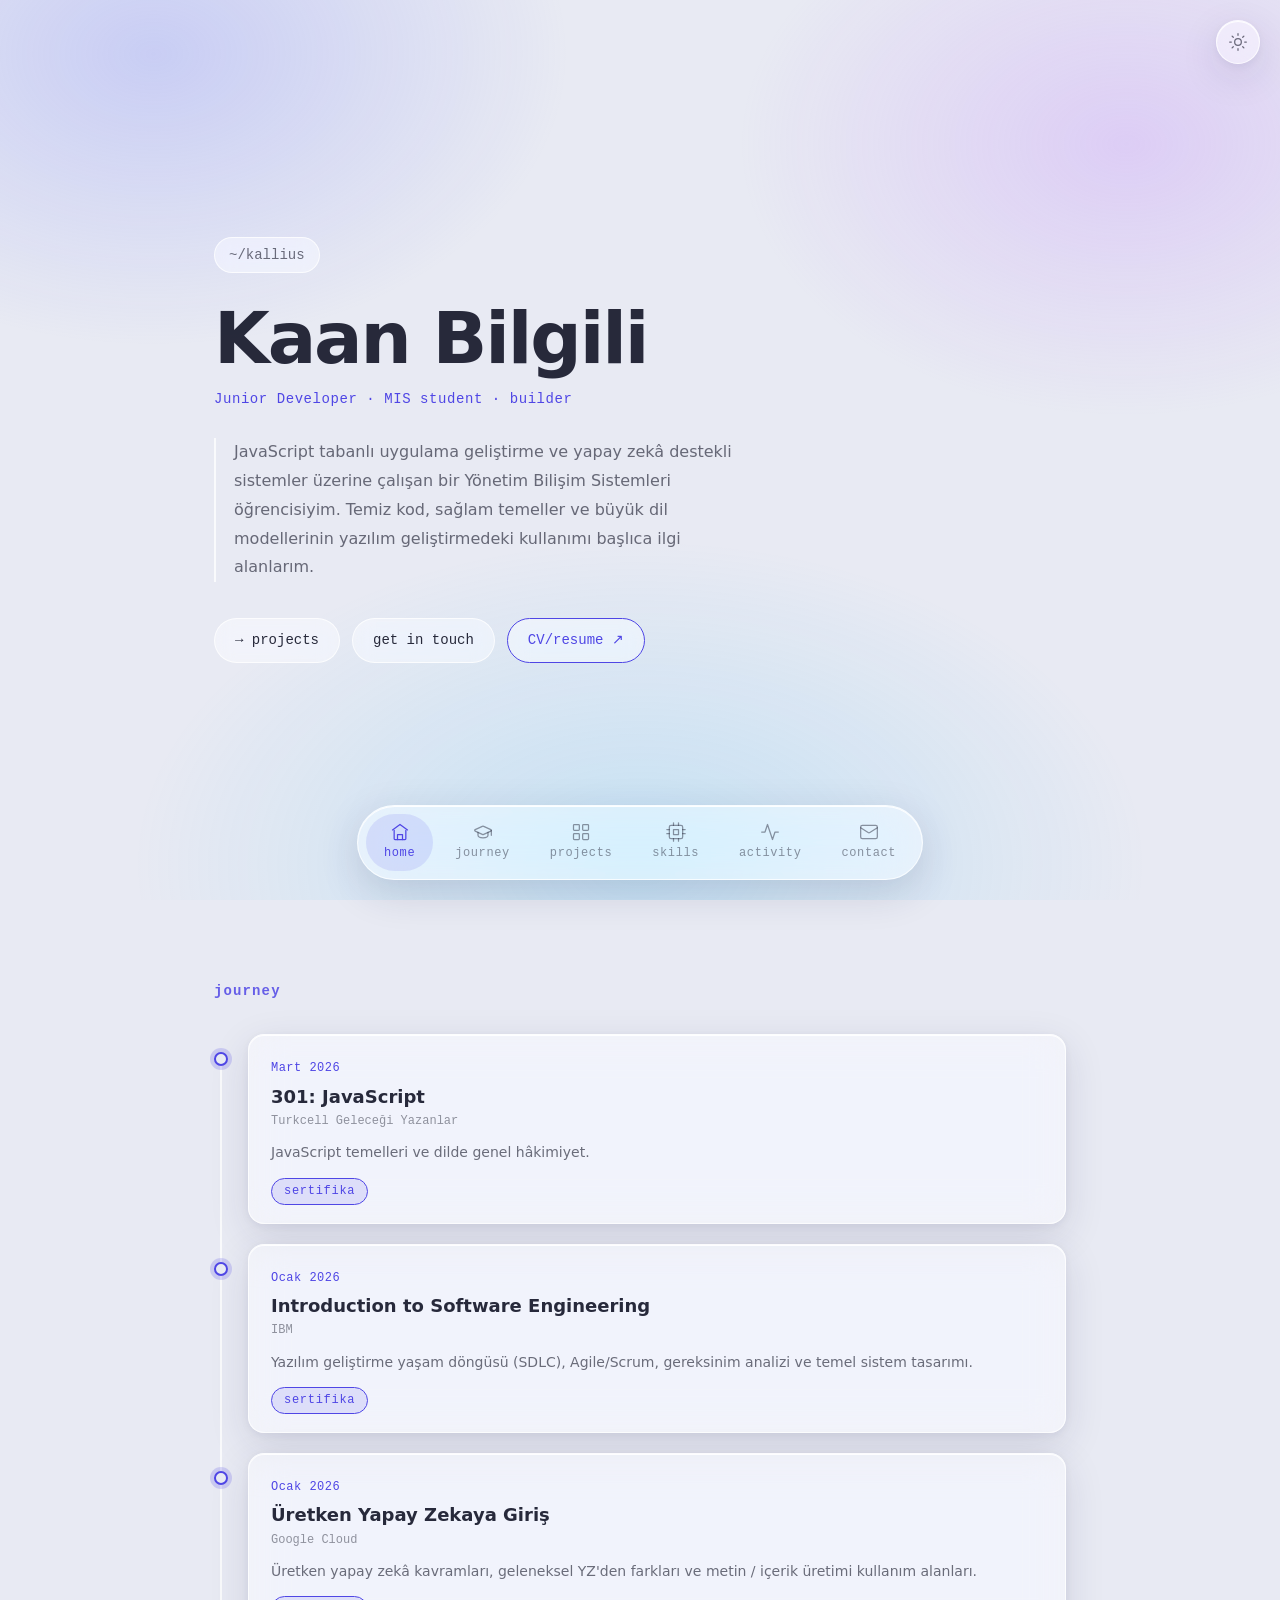
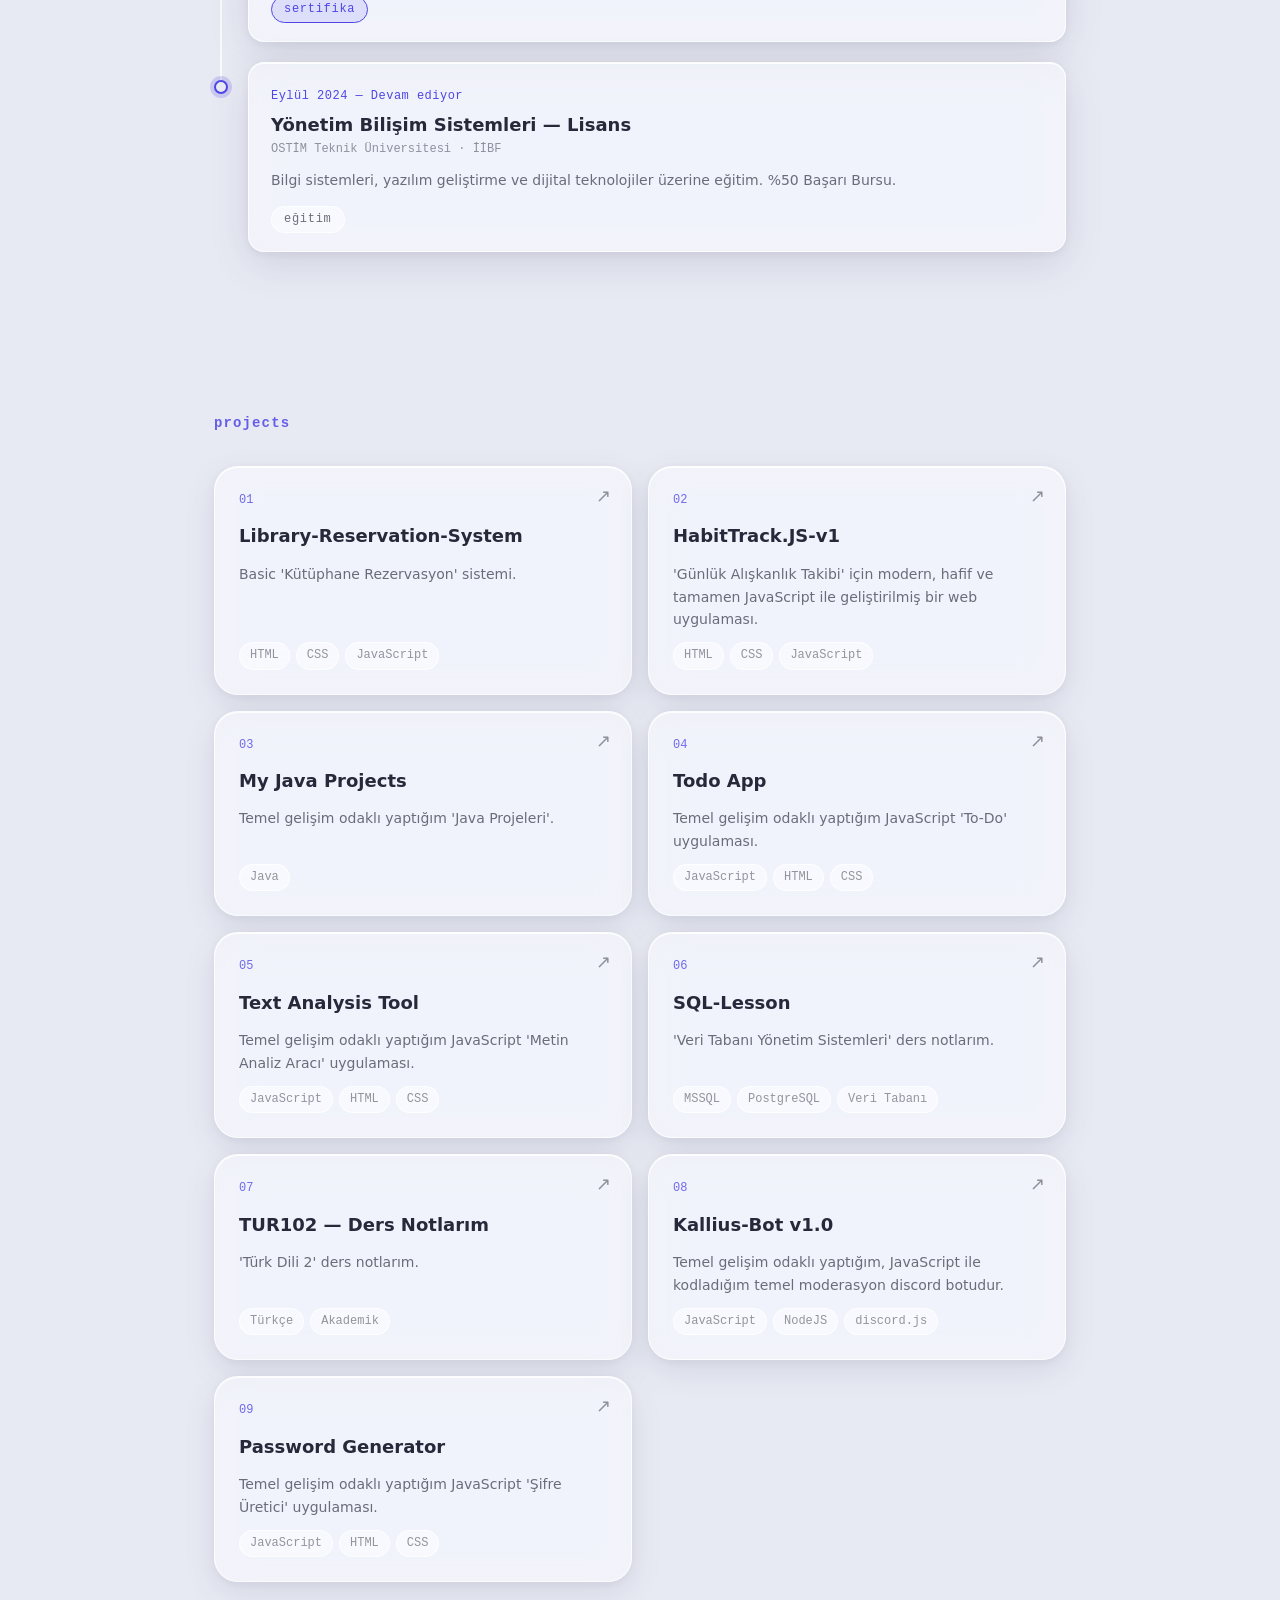
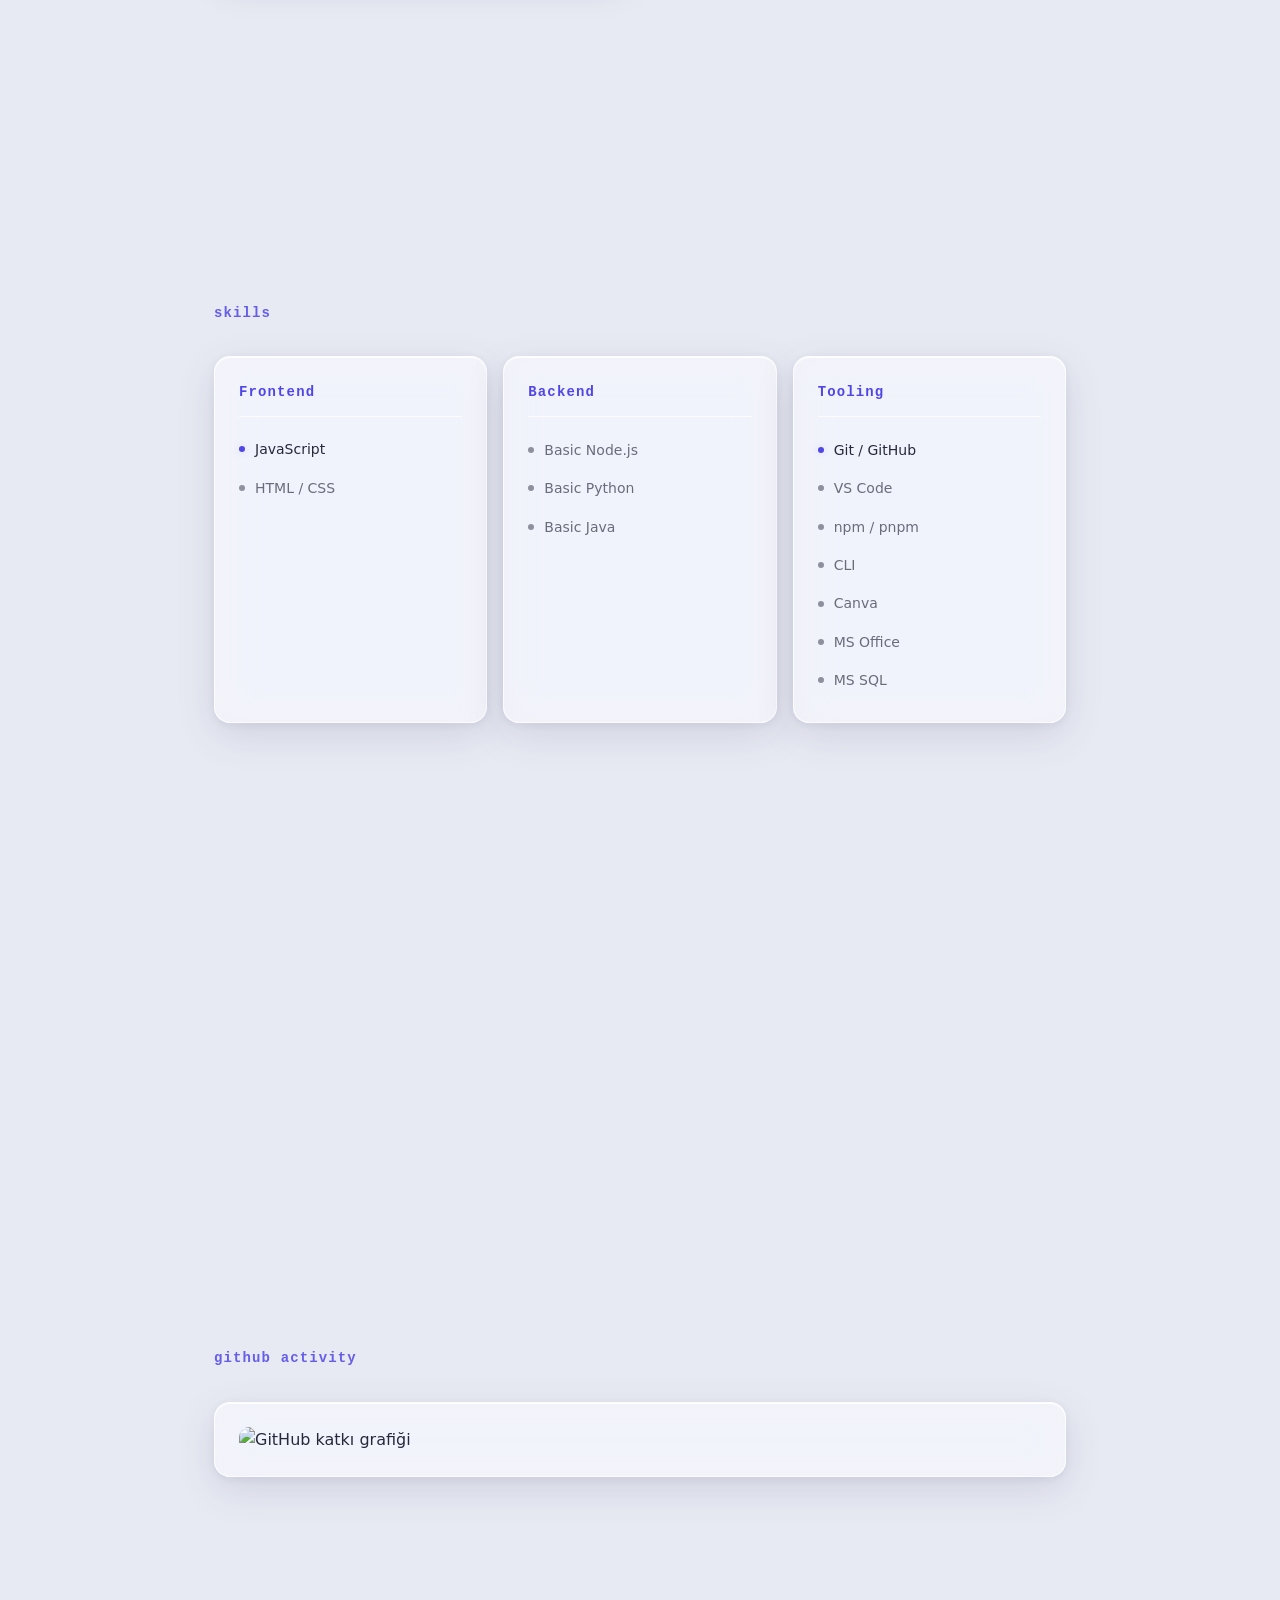
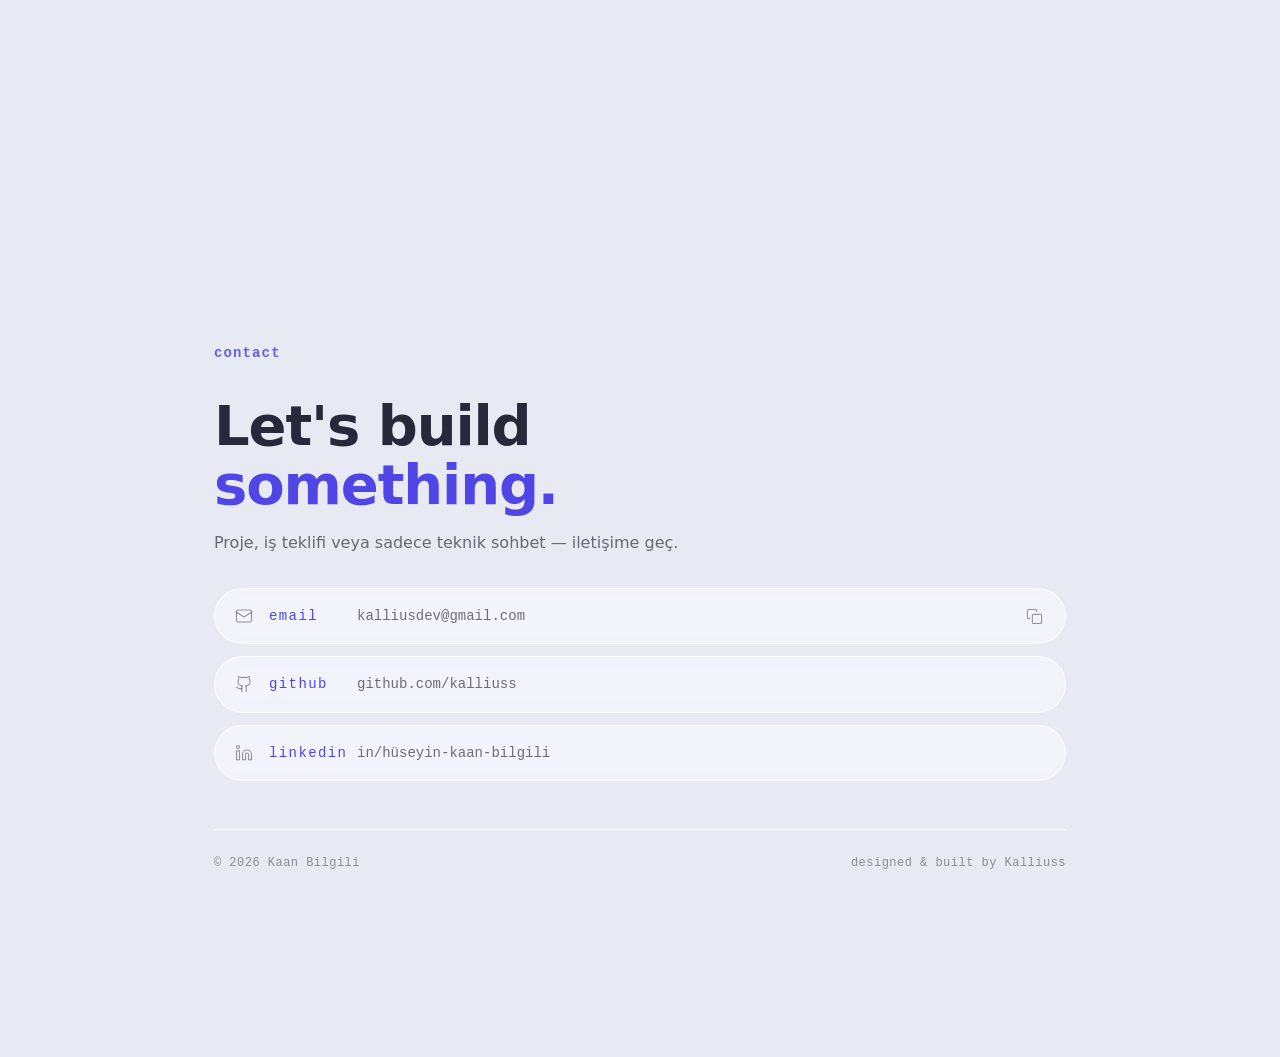
==== commit c5bc6800: "style: liquid glass belirginlestirildi, renk temasi guncellendi - Dark mod koyu griye gecti (#1a1a20" ====
--- a/index.html
+++ b/index.html
@@ -6,7 +6,7 @@
   <title>Kaan Bilgili — Junior Developer</title>
 
   <meta name="description" content="Kaan Bilgili — Junior Developer & MIS student. JavaScript odaklı projeler, deneyler ve ders notları." />
-  <meta name="theme-color" content="#0d0e16" id="themeColorMeta" />
+  <meta name="theme-color" content="#1a1a20" id="themeColorMeta" />
 
   <!-- Open Graph -->
   <meta property="og:type" content="website" />
@@ -15,7 +15,7 @@
   <meta property="og:url" content="https://kaanbilgili.com" />
 
   <link rel="icon" href="/favicon.ico" type="image/x-icon" />
-  <link rel="stylesheet" href="style.css?v=5" />
+  <link rel="stylesheet" href="style.css?v=6" />
 
   <!-- Tema: ilk boyamadan önce uygula (flash önleme) -->
   <script>
@@ -366,6 +366,6 @@
   <!-- TOAST -->
   <div class="toast" id="toast" role="status" aria-live="polite"></div>
 
-  <script src="main.js?v=5"></script>
+  <script src="main.js?v=6"></script>
 </body>
 </html>
--- a/style.css
+++ b/style.css
@@ -16,10 +16,10 @@
   --radius-lg:        24px;
   --radius-pill:      999px;
 
-  /* Blur */
-  --blur-sm:          blur(8px);
-  --blur-md:          blur(16px);
-  --blur-lg:          blur(24px);
+  /* Blur (+ saturate: arkadaki rengi cama yansıtır — liquid glass) */
+  --blur-sm:          blur(10px) saturate(150%);
+  --blur-md:          blur(18px) saturate(170%);
+  --blur-lg:          blur(26px) saturate(190%);
 
   /* Nav */
   --nav-height:       72px;
@@ -42,87 +42,93 @@
 /* ---------- DARK (default) ---------- */
 :root,
 :root[data-theme="dark"] {
-  --bg-base:          #0d0e16;
-  --bg-secondary:     #14161f;
-
-  --glass-bg:         rgba(255, 255, 255, 0.04);
-  --glass-bg-hover:   rgba(255, 255, 255, 0.08);
-  --glass-border:     rgba(255, 255, 255, 0.10);
-  --glass-border-hi:  rgba(255, 255, 255, 0.20);
-  --glass-fallback:   rgba(20, 21, 31, 0.95);
-
-  --surface-soft:     rgba(255, 255, 255, 0.05);
-  --surface-soft-bd:  rgba(255, 255, 255, 0.08);
+  --bg-base:          #1a1a20;
+  --bg-secondary:     #24242c;
+
+  --glass-bg:         rgba(255, 255, 255, 0.05);
+  --glass-bg-hover:   rgba(255, 255, 255, 0.11);
+  --glass-border:     rgba(255, 255, 255, 0.16);
+  --glass-border-hi:  rgba(255, 255, 255, 0.32);
+  --glass-fallback:   rgba(32, 32, 40, 0.92);
+
+  --surface-soft:     rgba(255, 255, 255, 0.06);
+  --surface-soft-bd:  rgba(255, 255, 255, 0.12);
 
   --accent:           #818cf8;
-  --accent-dim:       rgba(129, 140, 248, 0.15);
-  --accent-glow:      rgba(129, 140, 248, 0.10);
-
-  --text-primary:     rgba(255, 255, 255, 0.92);
-  --text-secondary:   rgba(255, 255, 255, 0.55);
-  --text-muted:       rgba(255, 255, 255, 0.32);
-
-  --nav-bg:           rgba(13, 14, 22, 0.70);
-
-  --orb-1:            rgba(129, 140, 248, 0.07);
-  --orb-2:            rgba(120, 80, 255, 0.05);
+  --accent-dim:       rgba(129, 140, 248, 0.18);
+  --accent-glow:      rgba(129, 140, 248, 0.14);
+
+  --text-primary:     rgba(255, 255, 255, 0.94);
+  --text-secondary:   rgba(255, 255, 255, 0.58);
+  --text-muted:       rgba(255, 255, 255, 0.36);
+
+  --nav-bg:           rgba(26, 26, 32, 0.45);
+
+  --orb-1:            rgba(129, 140, 248, 0.28);
+  --orb-2:            rgba(168, 85, 247, 0.24);
+  --orb-3:            rgba(56, 189, 248, 0.16);
 
   --glass-shadow:
+    0 1px 0 rgba(255,255,255,0.18) inset,
     0 0 0 0.5px rgba(255,255,255,0.06) inset,
-    0 1px 0 rgba(255,255,255,0.12) inset,
-    0 8px 32px rgba(0, 0, 0, 0.40);
+    0 8px 32px rgba(0, 0, 0, 0.45);
   --card-shadow:
-    0 1px 0 rgba(255,255,255,0.10) inset,
-    0 8px 32px rgba(0,0,0,0.30);
+    0 1px 0 rgba(255,255,255,0.16) inset,
+    0 8px 32px rgba(0,0,0,0.35);
   --card-shadow-hover:
-    0 1px 0 rgba(255,255,255,0.14) inset,
-    0 16px 48px rgba(0,0,0,0.50),
+    0 1px 0 rgba(255,255,255,0.22) inset,
+    0 16px 50px rgba(0,0,0,0.55),
     0 0 0 1px var(--accent-glow);
   --nav-shadow:
-    0 1px 0 rgba(255,255,255,0.12) inset,
-    0 16px 48px rgba(0,0,0,0.60);
+    0 1px 0 rgba(255,255,255,0.20) inset,
+    0 16px 48px rgba(0,0,0,0.55);
 
   color-scheme: dark;
 }
 
 /* ---------- LIGHT ---------- */
 :root[data-theme="light"] {
-  --bg-base:          #f6f7fb;
-  --bg-secondary:     #eceef5;
-
-  --glass-bg:         rgba(255, 255, 255, 0.55);
-  --glass-bg-hover:   rgba(255, 255, 255, 0.82);
-  --glass-border:     rgba(20, 22, 50, 0.10);
-  --glass-border-hi:  rgba(20, 22, 50, 0.20);
-  --glass-fallback:   rgba(255, 255, 255, 0.92);
-
-  --surface-soft:     rgba(20, 22, 50, 0.04);
-  --surface-soft-bd:  rgba(20, 22, 50, 0.08);
+  --bg-base:          #e8eaf3;
+  --bg-secondary:     #dde0ec;
+
+  --glass-bg:         rgba(255, 255, 255, 0.45);
+  --glass-bg-hover:   rgba(255, 255, 255, 0.68);
+  --glass-border:     rgba(255, 255, 255, 0.75);
+  --glass-border-hi:  rgba(255, 255, 255, 0.95);
+  --glass-fallback:   rgba(255, 255, 255, 0.82);
+
+  --surface-soft:     rgba(255, 255, 255, 0.5);
+  --surface-soft-bd:  rgba(255, 255, 255, 0.7);
 
   --accent:           #4f46e5;
   --accent-dim:       rgba(79, 70, 229, 0.12);
-  --accent-glow:      rgba(79, 70, 229, 0.14);
-
-  --text-primary:     rgba(20, 22, 35, 0.92);
-  --text-secondary:   rgba(20, 22, 35, 0.60);
-  --text-muted:       rgba(20, 22, 35, 0.42);
-
-  --nav-bg:           rgba(246, 247, 251, 0.75);
-
-  --orb-1:            rgba(129, 140, 248, 0.12);
-  --orb-2:            rgba(180, 160, 255, 0.14);
+  --accent-glow:      rgba(79, 70, 229, 0.20);
+
+  --text-primary:     rgba(22, 24, 42, 0.92);
+  --text-secondary:   rgba(22, 24, 42, 0.62);
+  --text-muted:       rgba(22, 24, 42, 0.45);
+
+  --nav-bg:           rgba(255, 255, 255, 0.45);
+
+  --orb-1:            rgba(129, 140, 248, 0.30);
+  --orb-2:            rgba(192, 132, 252, 0.28);
+  --orb-3:            rgba(56, 189, 248, 0.20);
 
   --glass-shadow:
-    0 1px 2px rgba(20, 22, 50, 0.04),
-    0 8px 32px rgba(20, 22, 50, 0.08);
+    0 1px 0 rgba(255,255,255,0.9) inset,
+    0 2px 8px rgba(30, 35, 80, 0.06),
+    0 12px 40px rgba(30, 35, 80, 0.12);
   --card-shadow:
-    0 1px 2px rgba(20, 22, 50, 0.04),
-    0 8px 24px rgba(20, 22, 50, 0.06);
+    0 1px 0 rgba(255,255,255,0.9) inset,
+    0 2px 8px rgba(30, 35, 80, 0.05),
+    0 10px 32px rgba(30, 35, 80, 0.10);
   --card-shadow-hover:
-    0 12px 40px rgba(20, 22, 50, 0.12),
+    0 1px 0 rgba(255,255,255,1) inset,
+    0 16px 44px rgba(30, 35, 80, 0.18),
     0 0 0 1px var(--accent-glow);
   --nav-shadow:
-    0 8px 32px rgba(20, 22, 50, 0.14);
+    0 1px 0 rgba(255,255,255,0.9) inset,
+    0 12px 40px rgba(30, 35, 80, 0.16);
 
   color-scheme: light;
 }
@@ -144,28 +150,18 @@
   transition: background-color 0.3s ease, color 0.3s ease;
 }
 
-/* ---------- Ambient Background Orbs ---------- */
-body::before,
-body::after {
+/* ---------- Ambient Background Orbs (cama yansıyan renk) ---------- */
+body::before {
   content: '';
   position: fixed;
-  border-radius: 50%;
-  filter: blur(80px);
+  inset: 0;
+  z-index: 0;
   pointer-events: none;
-  z-index: 0;
+  background:
+    radial-gradient(45% 45% at 12% 6%,  var(--orb-1), transparent 72%),
+    radial-gradient(42% 42% at 88% 16%, var(--orb-2), transparent 72%),
+    radial-gradient(55% 50% at 50% 96%, var(--orb-3), transparent 72%);
   transition: background 0.3s ease;
-}
-
-body::before {
-  width: 600px; height: 600px;
-  top: -200px; left: -200px;
-  background: var(--orb-1);
-}
-
-body::after {
-  width: 500px; height: 500px;
-  bottom: -100px; right: -100px;
-  background: var(--orb-2);
 }
 
 /* ---------- Section ---------- */
